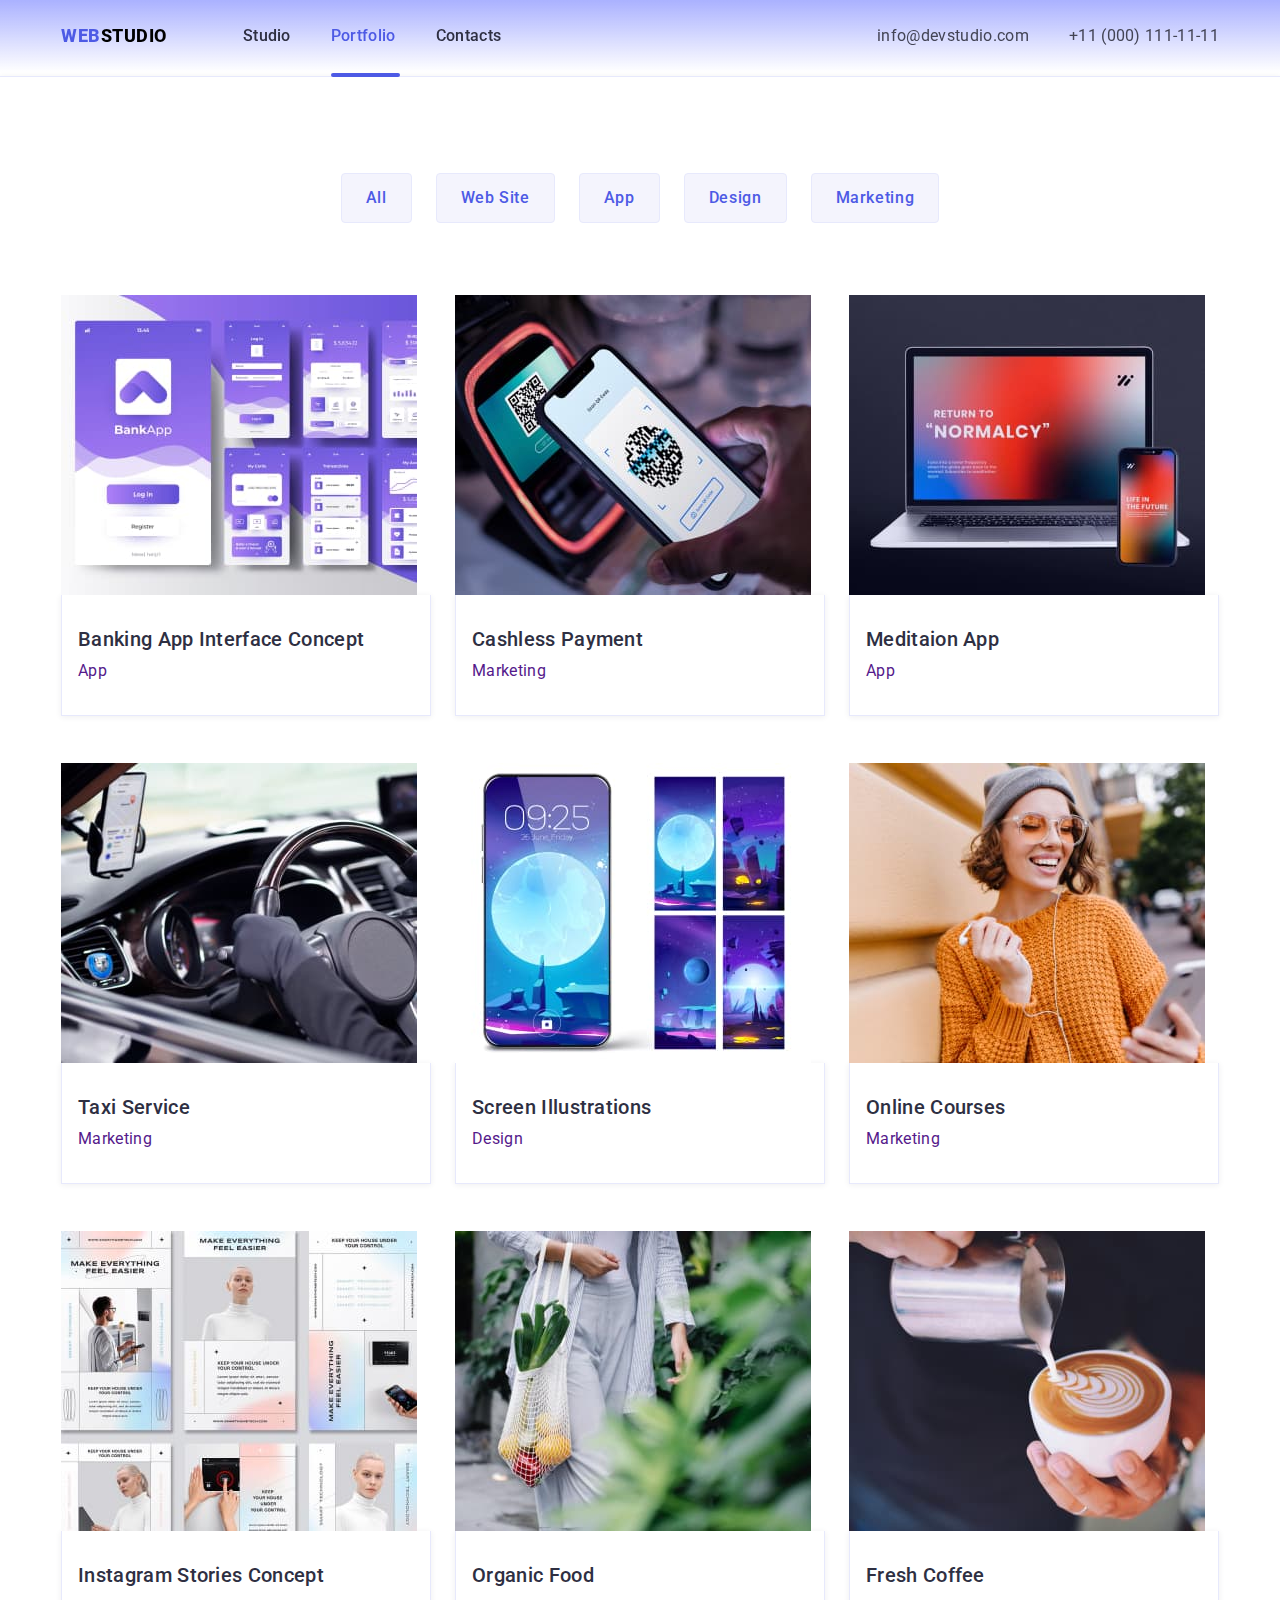
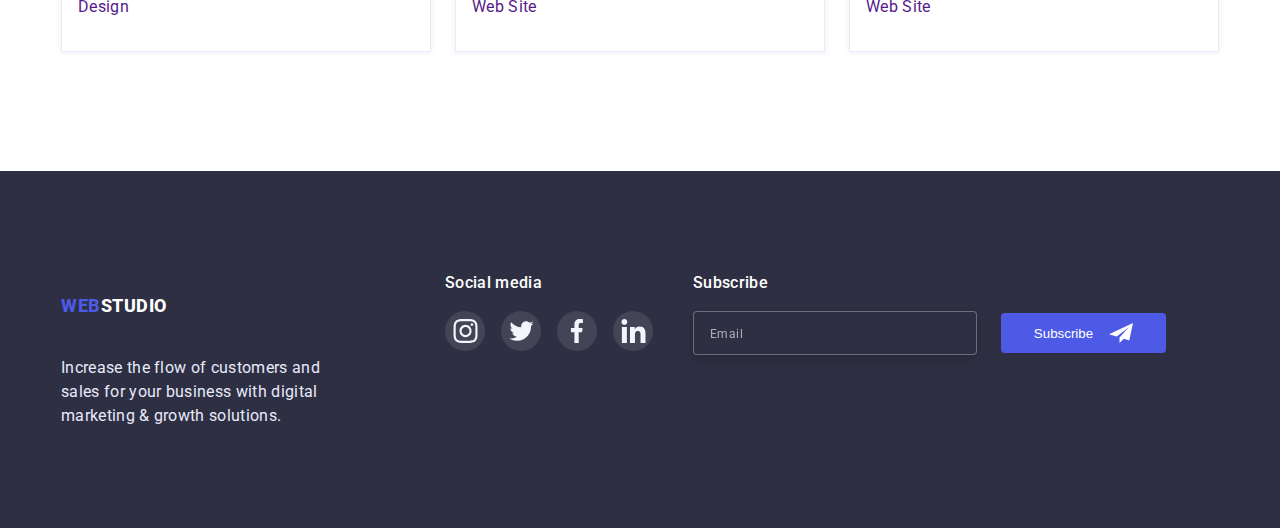
==== portfolio.html @ 8398fe35 "goit-markup-hw-06.1" ====
<!DOCTYPE html>
<html lang="en">

<head>
  <meta charset="UTF-8" />
  <meta http-equiv="X-UA-Compatible" content="IE=edge" />
  <meta name="viewport" content="width=device-width, initial-scale=1.0" />
  <title>WebStudio</title>
  <link rel="preconnect" href="https://fonts.gstatic.com" crossorigin />
  <link href="https://fonts.googleapis.com/css2?family=Raleway:wght@800&family=Roboto:wght@400;500;700&display=swap"
    rel="stylesheet" />

  <link rel="stylesheet" href="https://cdnjs.cloudflare.com/ajax/libs/modern-normalize/1.1.0/modern-normalize.min.css"
    integrity="sha512-wpPYUAdjBVSE4KJnH1VR1HeZfpl1ub8YT/NKx4PuQ5NmX2tKuGu6U/JRp5y+Y8XG2tV+wKQpNHVUX03MfMFn9Q=="
    crossorigin="anonymous" referrerpolicy="no-referrer" />
  <link rel="preconnect" href="https://fonts.googleapis.com" />

  <link rel="stylesheet" href="./css/modal.min.css" />
</head>

<body>
  <header class="header">
    <div class="container header__container">
      <nav class="nav">
        <a class="logo" href="./index.html"><span class="logo-text">Web</span> Studio</a>

        <ul class="list nav__list">
          <li class="item nav__list-item line">
            <a href="./index.html" class="link">Studio</a>
          </li>
          <li class="item nav__list-item">
            <a href="./portfolio.html" class="link link-current">Portfolio</a>
          </li>
          <li class="item nav__list-item">
            <a href="" class="link">Contacts</a>
          </li>
        </ul>
      </nav>

      <ul class="contacts">
        <li class="item contacts__item">
          <a href="mailto:info@devstudio.com" class="contacts__link">info@devstudio.com</a>
        </li>
        <li class="item contacts__item">
          <a href="tel:110001111111" class="contacts__link">+11 (000) 111-11-11</a>
        </li>
      </ul>
    </div>
  </header>

  <main>
    <section class="section works">
      <div class="container box">
        <ul class="list box-list">
          <li class="item">
            <button type="button" class="button">All</button>
          </li>
          <li class="item">
            <button type="button" class="button">Web Site</button>
          </li>
          <li class="item">
            <button type="button" class="button">App</button>
          </li>
          <li class="item">
            <button type="button" class="button">Design</button>
          </li>
          <li class="item">
            <button type="button" class="button">Marketing</button>
          </li>
        </ul>
      </div>
      <!-- our works -->

      <div class="container">
        <h1 class="title-hide">our works</h1>
        <ul class="list works-list">
          <li class="item works-item">
            <a href="" class="works-link">
              <div class="works-card">
                <div class="works-overfloy">
                  <p class="text works-text">
                    14 Stylish and User-Friendly App Design Concepts · Task
                    Manager App · Calorie Tracker App · Exotic Fruit Ecommerce
                    App · Cloud Storage App
                  </p>
                </div>

                <img class="works-img" src="./images/portfolio/imgtablet1.jpg" alt="Banking App Interface Concept"  width="356"
                  height="300" />
              </div>

              <div class="works-box">
                <h2 class="title title-works">Banking App Interface Concept</h2>
                <p>App</p>
              </div>
            </a>
          </li>

          <li class="item works-item">
            <a href="" class="works-link">
              <div class="works-card">
                <div class="works-overfloy">
                  <p class="text works-text">
                    14 Stylish and User-Friendly App Design Concepts · Task
                    Manager App · Calorie Tracker App · Exotic Fruit Ecommerce
                    App · Cloud Storage App
                  </p>
                </div>

                <img class="works-img" src="./images/portfolio/imgtablet2.jpg" alt="Banking App Interface Concept" width="356"
                  height="300" />
              </div>

              <div class="works-box">
                <h2 class="title title-works">Cashless Payment</h2>
                <p>Marketing</p>
              </div>
            </a>
          </li>
          <li class="item works-item">
            <a href="" class="works-link">
              <div class="works-card">
                <div class="works-overfloy">
                  <p class="text works-text">
                    14 Stylish and User-Friendly App Design Concepts · Task
                    Manager App · Calorie Tracker App · Exotic Fruit Ecommerce
                    App · Cloud Storage App
                  </p>
                </div>

                <img class="works-img" src="./images/portfolio/imgtablet3.jpg" alt="Banking App Interface Concept" width="356"
                  height="300" />
              </div>

              <div class="works-box">
                <h2 class="title title-works">Meditaion App</h2>
                <p>App</p>
              </div>
            </a>
          </li>
          <li class="item works-item">
            <a href="" class="works-link">
              <div class="works-card">
                <div class="works-overfloy">
                  <p class="text works-text">
                    14 Stylish and User-Friendly App Design Concepts · Task
                    Manager App · Calorie Tracker App · Exotic Fruit Ecommerce
                    App · Cloud Storage App
                  </p>
                </div>

                <img class="works-img" src="./images/portfolio/imgtablet4.jpg" alt="Banking App Interface Concept" width="356"
                  height="300" />
              </div>

              <div class="works-box">
                <h2 class="title title-works">Taxi Service</h2>
                <p>Marketing</p>
              </div>
            </a>
          </li>
          <li class="item works-item">
            <a href="" class="works-link">
              <div class="works-card">
                <div class="works-overfloy">
                  <p class="text works-text">
                    14 Stylish and User-Friendly App Design Concepts · Task
                    Manager App · Calorie Tracker App · Exotic Fruit Ecommerce
                    App · Cloud Storage App
                  </p>
                </div>

                <img class="works-img" src="./images/portfolio/imgtablet5.jpg" alt="Banking App Interface Concept" width="356"
                  height="300" />
              </div>

              <div class="works-box">
                <h2 class="title title-works">Screen Illustrations</h2>
                <p>Design</p>
              </div>
            </a>
          </li>
          <li class="item works-item">
            <a href="" class="works-link">
              <div class="works-card">
                <div class="works-overfloy">
                  <p class="text works-text">
                    14 Stylish and User-Friendly App Design Concepts · Task
                    Manager App · Calorie Tracker App · Exotic Fruit Ecommerce
                    App · Cloud Storage App
                  </p>
                </div>

                <img class="works-img" src="./images/portfolio/imgtablet6.jpg" alt="Banking App Interface Concept" width="356"
                  height="300" />
              </div>

              <div class="works-box">
                <h2 class="title title-works">Online Courses</h2>
                <p>Marketing</p>
              </div>
            </a>
          </li>
          <li class="item works-item">
            <a href="" class="works-link">
              <div class="works-card">
                <div class="works-overfloy">
                  <p class="text works-text">
                    14 Stylish and User-Friendly App Design Concepts · Task
                    Manager App · Calorie Tracker App · Exotic Fruit Ecommerce
                    App · Cloud Storage App
                  </p>
                </div>

                <img class="works-img" src="./images/portfolio/imgtablet7.jpg" alt="Banking App Interface Concept"  width="356"
                  height="300" />
              </div>

              <div class="works-box">
                <h2 class="title title-works">Instagram Stories Concept</h2>
                <p>Design</p>
              </div>
            </a>
          </li>
          <li class="item works-item">
            <a href="" class="works-link">
              <div class="works-card">
                <div class="works-overfloy">
                  <p class="text works-text">
                    14 Stylish and User-Friendly App Design Concepts · Task
                    Manager App · Calorie Tracker App · Exotic Fruit Ecommerce
                    App · Cloud Storage App
                  </p>
                </div>

                <img class="works-img" src="./images/portfolio/imgtablet8.jpg" alt="Banking App Interface Concept" width="356" 
                  height="300" />
              </div>

              <div class="works-box">
                <h2 class="title title-works">Organic Food</h2>
                <p>Web Site</p>
              </div>
            </a>
          </li>
          <li class="item works-item">
            <a href="" class="works-link">
              <div class="works-card">
                <div class="works-overfloy">
                  <p class="text works-text">
                    14 Stylish and User-Friendly App Design Concepts · Task
                    Manager App · Calorie Tracker App · Exotic Fruit Ecommerce
                    App · Cloud Storage App
                  </p>
                </div>

                <img class="works-img" src="./images/portfolio/imgtablet9.jpg" alt="Banking App Interface Concept" width="356"
                  height="300" />
              </div>

              <div class="works-box" width="356">
                <h2 class="title title-works">Fresh Coffee</h2>
                <p>Web Site</p>
              </div>
            </a>
          </li>
        </ul>
      </div>
    </section>
  </main>

  <footer class="footer">
    <div class="container footer-container">
      <div class="contacts-subject">
        <a class="logo footer__logo" href="./index.html"><span class="logo-text">Web</span>Studio</a>
        <p class="text footer-text">
          Increase the flow of customers and sales for your business with
          digital marketing & growth solutions.
        </p>
      </div>

      <!-- Social media -->
      <div class="social media">
        <h2 class="social-media-title">Social media</h2>
        <ul class="social-media list">
          <li class="social-media item">
            <a class="social-media network" href="https://instagram.com" target="_blank" rel="noopener noferrer"
              aria-label="instagram">
              <svg class="social-media svg" width="25px" height="24px">
                <use href="./images/symbol-defs.svg#icon-instagram"></use>
              </svg>
            </a>
          </li>
          <li class="social-media item">
            <a class="social-media network" href="https://twitter.com" target="_blank" rel="noopener noferrer"
              aria-label="twitter">
              <svg class="social-media svg" width="25px" height="24px">
                <use href="./images/symbol-defs.svg#icon-twitter"></use>
              </svg>
            </a>
          </li>
          <li class="social-media item">
            <a class="social-media network" href="https://facebook.com" target="_blank" rel="noopener noferrer"
              aria-label="facebook">
              <svg class="social-media svg" width="25" height="24">
                <use href="./images/symbol-defs.svg#icon-facebook"></use>
              </svg>
            </a>
          </li>
          <li class="social-media item">
            <a class="social-media network" href="https://lincedin.com" target="_blank" rel="noopener noferrer"
              aria-label="lincedin">
              <svg class="social-media svg" width="25" height="24">
                <use href="./images/symbol-defs.svg#icon-linkedin"></use>
              </svg>
            </a>
          </li>
        </ul>
      </div>

      <!-- Subscribe -->
      <div class="subscribe">
        <h2 class="subscribe-title">Subscribe</h2>


        <form class="subscribe-form"  autocomplete="on" novalidate >
        <label for="user-email">
          <input class="subscribe-input" type="email" name="email" placeholder="Email">

        </label>
        
          <button class="subscribe-button" type="submit"> 
            Subscribe
            <svg class="subscribe-svg" width="24" height="24">
              <use href="./images/symbol-defs.svg#icon-icon-send5"></use>
            </svg>
          </button>
        </form>


      
      </div>
    </div>
    <!-- <address>
            <ul>
                <li class="address__linc">
                    <a href="https://www.google.com/maps/place/бульвар+Лесі+Українки,+26,+Київ,+02000/@50.4265841,30.5361971,17z/data=!3m1!4b1!4m5!3m4!1s0x40d4cf0e033ecbe9:0x57a4dffefec77da0!8m2!3d50.4265807!4d30.5383858"
                      target="_blank" rel="noopener noreferrer">м. Київ, пр-т Лесі Українки, 26</a>
                  </li>
                <li>
                    <a href="mailto:info@devstudio.com">info@devstudio.com</a>
                </li>
                <li>
                    <a href="tel:+380961111111">+38 096 111 11 11</a>
                </li>
              </ul>
        </address> -->
  </footer>
</body>

</html>
---- css/modal.min.css ----
body{padding-top:76px;color:var(--primary-text-color);font-family:"Roboto",sans-serif;font-weight:400;font-size:16px;line-height:1.5;letter-spacing:.02em;margin:0}.container{margin-left:auto;margin-right:auto;width:1158px;padding:0 15px}.section{padding-top:120px;padding-bottom:120px}img{display:block}a{text-decoration:none}ul{list-style:none}ul,p,h1,h2,h3,h4,h5,h6{margin:0;padding:0}.title-hide{height:0;opacity:0}.header{position:fixed;top:0;left:0;width:100%;background-image:linear-gradient(to bottom, rgba(161, 169, 255, 0.9), rgb(255, 255, 255));z-index:1}.header__container{align-items:center;display:flex}.logo{margin-right:76px;padding:24px 0;display:flex;align-items:center;text-transform:uppercase;letter-spacing:.03em;color:var(--titel-text-color);font-weight:800;font-size:18px;line-height:1.3333333333;transition-property:color;transition-duration:250ms;transition-timing-function:cubic-bezier(0.4, 0, 0.2, 1)}.logo-text{color:#4d5ae5}.logo:hover,.logo:focus{color:#4d5ae5}.nav{display:flex;align-items:center;font-weight:500}.nav__list{display:flex}.nav__list-item:not(:last-child){margin-right:40px}.nav__list-item .link{display:block;padding-top:24px;padding-bottom:24px}.link{color:#2e2f42;position:relative;transition-property:color;transition-duration:250ms;transition-timing-function:cubic-bezier(0.4, 0, 0.2, 1)}.link:hover,.link:focus{color:#4d5ae5}.link-current{color:#4d5ae5}.link-current::after{position:absolute;top:73px;left:0;width:100%;display:flex;content:"";background-color:#4d5ae5;border-radius:2px;padding:2px}.contacts{display:flex;margin-left:auto}.contacts__item:not(:last-child){margin-right:40px}.contacts__link{display:block;padding-top:24px;padding-bottom:24px;color:#434455;transition-property:color;transition-duration:250ms;transition-timing-function:cubic-bezier(0.4, 0, 0.2, 1)}.contacts__link:hover,.contacts__link:focus{color:#4d5ae5}.section.hero{padding-top:188px;padding-bottom:188px;max-width:1440px;max-height:600px;margin-left:auto;margin-right:auto;background-image:linear-gradient(rgba(46, 47, 66, 0.7), rgba(46, 47, 66, 0.7)),url(/images/Hero/people-office.jpg);background-repeat:no-repeat;background-position:center;background-size:cover;border-top:1px solid #e7e9fc}.hero{text-align:center;background-color:#2e2f42}.hero-title{margin-bottom:48px;font-weight:700;font-size:56px;line-height:1.0714285714;color:#fff}.button.hero-button{padding:16px 32px;background-color:#4d5ae5;color:#fff;border:#4d5ae5;transition-property:color,background-color;transition-duration:250ms;transition-timing-function:cubic-bezier(0.4, 0, 0.2, 1)}.button.hero-button:hover,.button.hero-button:focus{color:#4d5ae5;background-color:#f4f4fd;box-shadow:0px 4px 4px rgba(0,0,0,.15);border-radius:4px}.button{padding:12px 24px;font-family:"Roboto";font-weight:500;font-size:16px;line-height:1.5;cursor:pointer;letter-spacing:.04em;color:#4d5ae5;background-color:#f4f4fd;border:1px solid #e7e9fc;border-radius:4px;transition-property:color,background-color;transition-duration:250ms;transition-timing-function:cubic-bezier(0.4, 0, 0.2, 1)}.button:hover,.button:focus{background-color:#4d5ae5;color:#fff;box-shadow:0px 3px 1px rgba(0,0,0,.1),0px 2px 1px rgba(0,0,0,.08),0px 2px 2px rgba(0,0,0,.12);border-radius:4px;border:1px solid #4d5ae5;outline:none}.backdrop{position:fixed;top:0;left:0;width:100%;height:100%;background:rgba(46,47,66,.4);z-index:10;transition:250ms cubic-bezier(0.4, 0, 0.2, 1)}.backdrop--hidden{opacity:0;pointer-events:none}.modal{position:absolute;top:50%;left:50%;transform:translate(-50%, -50%) scale(1);min-width:408px;min-height:584px;background:#fcfcfc;box-shadow:0px 1px 1px rgba(0,0,0,.14),0px 1px 3px rgba(0,0,0,.12),0px 2px 1px rgba(0,0,0,.2);border-radius:4px;transition:500ms cubic-bezier(0.4, 0, 0.2, 1)}.backdrop--hidden .modal{transform:translate(-50%, -50%) scale(0, 1)}.modal-button{position:absolute;top:24px;right:24px;width:24px;height:24px;cursor:pointer;background:#e7e9fc;border:1px solid rgba(0,0,0,.1);border-radius:50%;transition-duration:250ms;transition-timing-function:cubic-bezier(0.4, 0, 0.2, 1)}.modal-button:hover,.modal-button:focus{background-color:#4d5ae5;fill:#fff}.modal-form{padding:72px 24px 24px}.form{display:flex;flex-direction:column;justify-content:center;align-items:center}.form-text{margin-bottom:16px;font-weight:500;color:#2e2f42}.form-icon{position:absolute;bottom:14px;left:16px;display:inline-block;width:18px;height:18px;fill:#2e2f42;transition-duration:250ms;transition-timing-function:cubic-bezier(0.4, 0, 0.2, 1)}.form_label-name{display:flex;padding-bottom:4px;font-weight:400;line-height:1.3333333333;letter-spacing:.04em;color:#8e8f99}.form-box{position:relative;margin-bottom:8px}.form-box.comment{margin-bottom:16px}.form-box:focus-within>input{border:1px solid #4d5ae5;border-radius:4px;outline:none}.form-box:focus-within>.form-icon{fill:#4d5ae5}.form-box-checkbox{margin-bottom:24px}.form-box input,.form-box textarea{border:1px solid rgba(33,33,33,.2);border-radius:4px;transition-duration:250ms;transition-timing-function:cubic-bezier(0.4, 0, 0.2, 1)}.form-box input{width:360px;height:40px;padding-left:35px}.textarea{resize:none}.form-box.comment:focus-within>.textarea{border:1px solid #4d5ae5;border-radius:4px;outline:none}.form-box .textarea{width:360px;height:120px;padding-top:8px;padding-left:16px}.textarea::placeholder{font-weight:400;font-size:12px;line-height:1.3333333333;letter-spacing:.04em;color:rgba(117,117,117,.5)}label{display:flex;align-items:center}.form-box label{display:flex;padding-bottom:4px;font-family:"Roboto";font-style:normal;font-weight:400;font-size:12px;line-height:1.1666666667;letter-spacing:.01em;color:#8e8f99}.checkbox{appearance:none;padding:0}.checkbox-text{margin-right:5px;font-family:"Roboto";font-weight:400;font-size:12px;line-height:1.3333333333;letter-spacing:.04em;color:#757575;flex:none;order:1;flex-grow:0}.checkbox-link{font-family:"Roboto";font-weight:400;font-size:12px;line-height:1.3333333333;letter-spacing:.04em;text-decoration-line:underline;color:#4d5ae5;flex:none;order:1;flex-grow:0}.checkbox-icon{content:"";display:inline-block;width:16px;height:16px;margin-right:8px;border:1.25px solid #2e2f42;border-radius:2px;transition-property:background-color;transition-duration:250ms;transition-timing-function:cubic-bezier(0.4, 0, 0.2, 1)}.checkbox:checked+.checkbox-icon{border-color:#4d5ae5;background-color:#4d5ae5;background-image:url(/images/Vector.svg);background-repeat:no-repeat;background-position:center;background-origin:border-box}.button.form-button{width:169px;height:56px;background-color:#4d5ae5;color:#fff}.button.form-button:hover,.button.form-button:focus{background-color:#f4f4fd;color:#4d5ae5}.advantages.svg{width:264px;height:112px;padding:24px 100px;background-color:#f4f4fd;border-radius:4px}.advantages__container-list .item:not(:last-child){margin-right:24px}.advantages__list{display:flex;flex-wrap:wrap}.advantages__list .item{width:calc((100% - 72px)/4);margin-right:24px}.advantages__list .item:nth-child(4n){margin-right:0px}.advantages__list .title{margin-bottom:8px}.title{font-weight:500;font-size:20px;line-height:1.2;color:#2e2f42}.section.work{padding-top:0}.work-title,.team-title,.customers-title{font-weight:700;font-size:36px;line-height:1.1111111111;text-align:center;color:var(--titel-text-color);margin-bottom:72px}.work-list{display:flex;flex-wrap:wrap}.work-list .item{width:calc((100% - 48px)/3);margin-right:24px}.work-list .item:nth-child(3n){margin-right:0px}.section-team{background-color:#f4f4fd}.team-list{display:flex;flex-wrap:wrap}.team-list .item{display:flex;justify-content:center;flex-direction:column;align-items:center;width:calc((100% - 72px)/4);margin-right:24px;background:#fff;box-shadow:0px 1px 6px rgba(46,47,66,.08),0px 1px 1px rgba(46,47,66,.16),0px 2px 1px rgba(46,47,66,.08);border-radius:0px 0px 4px 4px}.team-list .item:nth-child(4n){margin-right:0px}.team-list .img{margin-bottom:32px}.team-list .text{margin-bottom:8px}.social.network{display:flex;justify-content:center;align-items:center;width:40px;height:40px;border-radius:50%;transition-property:color,background-color;transition-duration:250ms;transition-timing-function:cubic-bezier(0.4, 0, 0.2, 1)}.social.network:hover,.social.network:focus{background-color:#4d5ae5;outline:none}.social-icon{fill:#8e8f99;transition-property:fill;transition-duration:250ms;transition-timing-function:cubic-bezier(0.4, 0, 0.2, 1)}.social.network:hover .social-icon,.social.network:focus .social-icon{fill:#fff}.team__list_social{display:flex;padding-bottom:32px}.social-item:not(:last-child){margin-right:24px}.customers-list{display:flex}.customers-item:not(:last-child){margin-right:24px}.customers-link{display:flex;align-items:center;justify-content:center;width:168px;height:88px;border:1px solid #8e8f99;border-radius:4px;transition-property:border;transition-duration:250ms;transition-timing-function:cubic-bezier(0.4, 0, 0.2, 1)}.customers-link:hover,.customers-link:focus{border:1px solid #4d5ae5;border-radius:4px;outline:none}.customers-svg{width:94px;height:52px;fill:#8e8f99;transition-property:fill;transition-duration:250ms;transition-timing-function:cubic-bezier(0.4, 0, 0.2, 1)}.customers-link:hover .customers-svg,.customers-link:focus .customers-svg{fill:#4d5ae5;outline:1px}.footer{padding-top:100px;padding-bottom:100px;background-color:#2e2f42}.footer-text{display:flex;width:264px;color:#e7e9fc}.footer-container{display:flex}.footer__logo{display:inline-block;margin-right:0;margin-bottom:16px;color:#fff;font-size:18px;line-height:1.1666666667}.footer__logo-text:hover,.footer__logo-text:focus{color:#4d5ae5}.contacts-subject{margin-right:120px}.social-media.list{display:flex;justify-content:center;align-items:center}.social-media.item:not(:last-child){margin-right:16px}.social-media.network{display:flex;justify-content:center;align-items:center;width:40px;height:40px;background-color:rgba(255,255,255,.1);border-radius:50%;transition-property:background-color;transition-duration:250ms;transition-timing-function:cubic-bezier(0.4, 0, 0.2, 1)}.social-media.network:hover,.social-media.network:focus{background-color:#31d0aa;outline:none}.social.media{margin-right:40px}.social-media-title,.subscribe-title{font-weight:500;font-size:16px;letter-spacing:.02em;margin-bottom:16px;color:#fff}.social-media.svg{fill:#f4f4fd}.subscribe{display:flex;flex-direction:column}.subscribe-title{margin-bottom:16px}.subscribe-form{display:flex;justify-content:center;align-items:center}.subscribe-input{width:264px;height:40px;margin-right:24px;color:#fff;background-color:#2e2f42;border:1px solid rgba(255,255,255,.3);filter:drop-shadow(0px 4px 4px rgba(0, 0, 0, 0.15));border-radius:4px}.subscribe-button{position:relative;display:flex;justify-content:center;align-items:center;width:165px;height:40px;cursor:pointer;overflow:hidden;background-color:#4d5ae5;color:#fff;fill:#fff;border:1px;border-radius:4px;transition-duration:250ms;transition-timing-function:cubic-bezier(0.4, 0, 0.2, 1)}.subscribe-button:hover,.subscribe-button:focus{background-color:#fff;color:#4d5ae5}.subscribe-svg{margin-left:16px}.subscribe-button:hover .subscribe-svg,.subscribe-button:focus .subscribe-svg{fill:#4d5ae5}.subscribe-form input::placeholder{font-family:"Roboto";font-style:normal;font-weight:400;font-size:12px;line-height:2;letter-spacing:.04em;color:rgba(255,255,255,.6)}input,textarea{padding-left:16px}.container.box{padding-top:0;padding-bottom:72px}.box-list{justify-content:center;display:flex}.box-list .item:not(:last-child){margin-right:24px}.button{padding:12px 24px;font-family:"Roboto";font-weight:500;font-size:16px;line-height:1.5;cursor:pointer;letter-spacing:.04em;color:#4d5ae5;background-color:#f4f4fd;border:1px solid #e7e9fc;border-radius:4px;transition-property:color,background-color;transition-duration:250ms;transition-timing-function:cubic-bezier(0.4, 0, 0.2, 1)}.button:hover,.button:focus{background-color:#4d5ae5;color:#fff;box-shadow:0px 3px 1px rgba(0,0,0,.1),0px 2px 1px rgba(0,0,0,.08),0px 2px 2px rgba(0,0,0,.12);border-radius:4px;border:1px solid #4d5ae5;outline:none}.section.works{padding-top:96px;padding-bottom:120px;border-top:1px solid #e7e9fc;box-shadow:0px 2px 1px rgba(46,47,66,.08),0px 1px 1px rgba(46,47,66,.16),0px 1px 6px rgba(46,47,66,.08)}.works-list{display:flex;flex-wrap:wrap}.works-card{width:100%;height:300px;overflow:hidden;position:relative}.works-text{width:296px;color:#fff;position:absolute;top:40px;right:32px}.works-box{padding:32px 16px;border:1px solid #e7e9fc;border-top:0;box-shadow:0px 1px 6px rgba(46,47,66,.08);background:#fff}.works-link{display:block;text-decoration:none;transition-property:border;transition-duration:250ms;transition-timing-function:cubic-bezier(0.4, 0, 0.2, 1)}.works-link:hover,.works-link:focus{background:#fff;border:.5px solid #f4f4fd;box-shadow:0px 1px 6px rgba(46,47,66,.08),0px 1px 1px rgba(46,47,66,.16),0px 2px 1px rgba(46,47,66,.08);outline:none}.works-overfloy{position:absolute;content:"";width:100%;height:100%;top:0;left:0;background:#4d5ae5;background-blend-mode:soft-light;transform:translateY(100%);transition-property:all;transition-duration:250ms;transition-timing-function:cubic-bezier(0.4, 0, 0.2, 1)}.works-item:hover .works-overfloy{transform:translate(0)}.works-list .item{height:420px;margin-right:24px;margin-bottom:48px;width:calc((100% - 48px)/3)}.works-list .item:nth-child(3n){margin-right:0px}.works-list .item:nth-last-child(-n+3){margin-bottom:0px}.work-item{overflow:hidden}.title-works{margin-bottom:8px}/*# sourceMappingURL=modal.min.css.map */
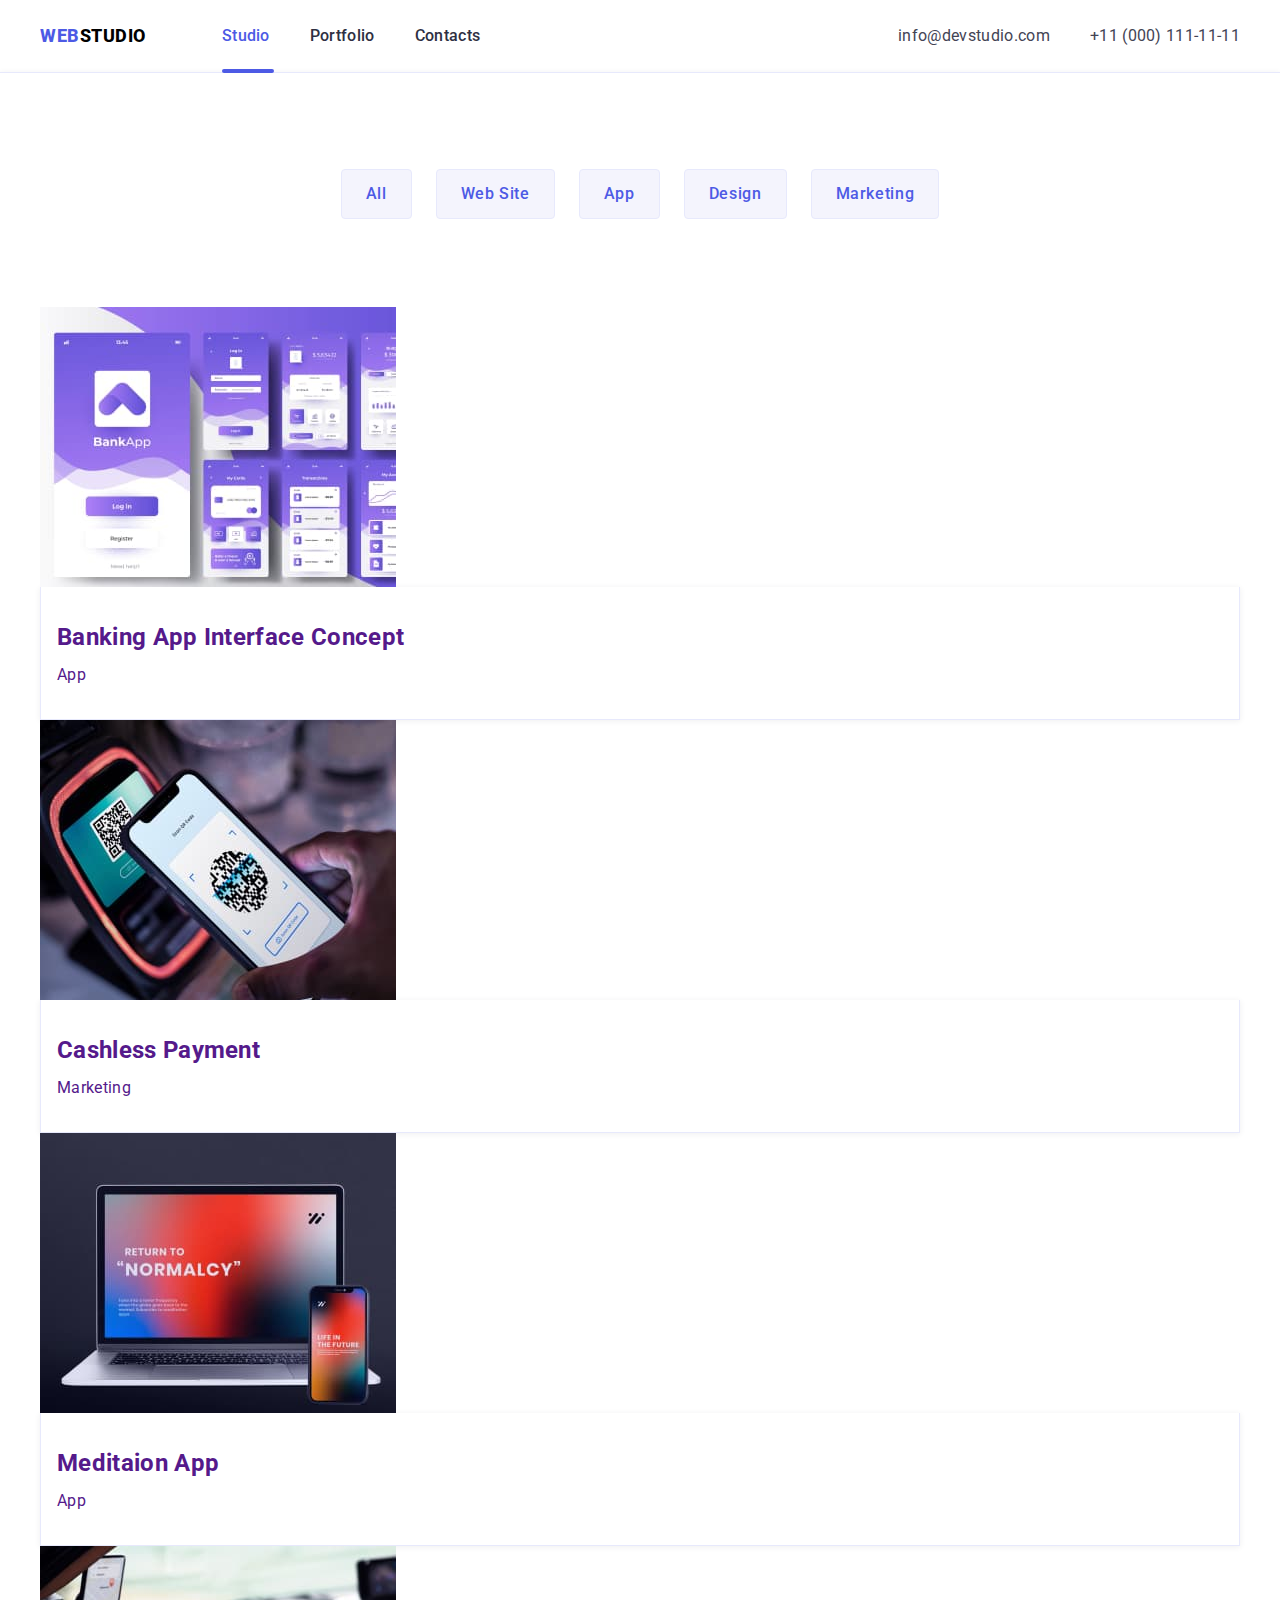
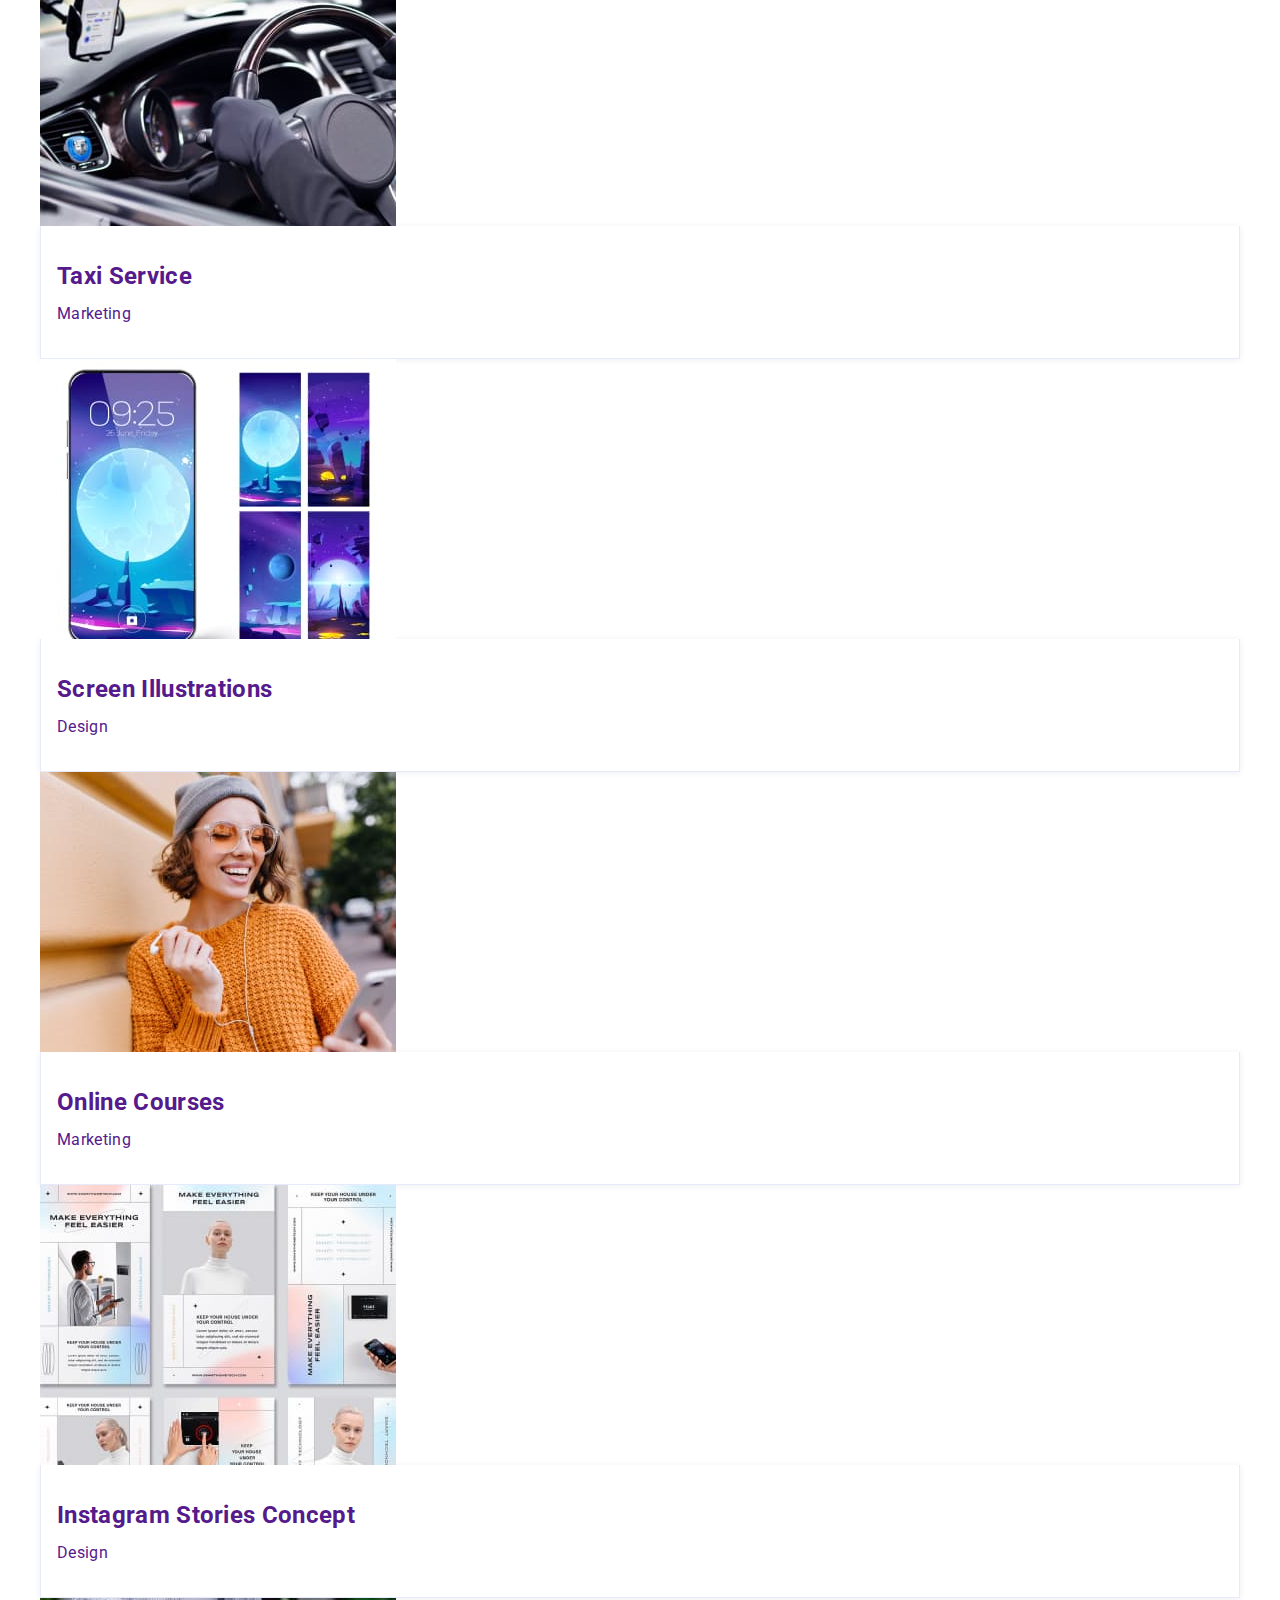
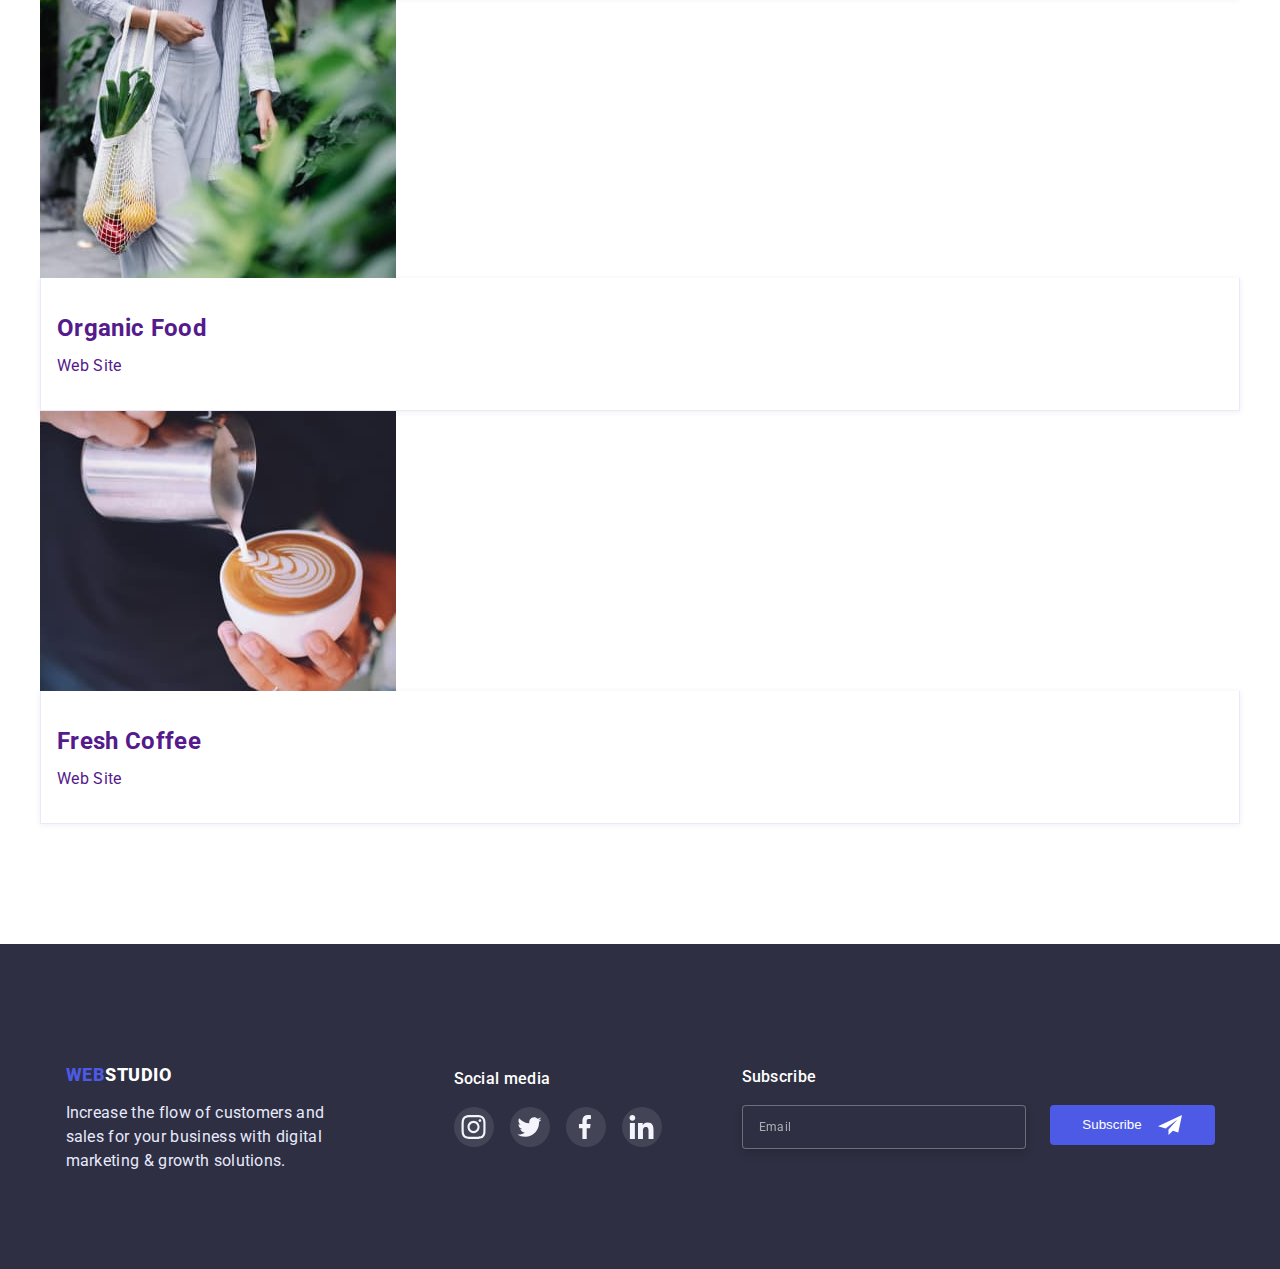
==== commit b94fa999: "goit-markup-hw-07" ====
--- a/portfolio.html
+++ b/portfolio.html
@@ -22,14 +22,35 @@
   <header class="header">
     <div class="container header__container">
       <nav class="nav">
+
+
         <a class="logo" href="./index.html"><span class="logo-text">Web</span> Studio</a>
+
+
+
+
+        <button type="button" class="menu-button js-open-menu">
+       
+          <svg width="32" height="22" aria-label="">
+        
+            <use class="icon-menu" href="./images/symbol-defs.svg#icon-burger_menu"></use>
+
+            <use class="icon-cross" href=""></use>
+
+
+          </svg>
+
+        </button>
+
+        
+
 
         <ul class="list nav__list">
           <li class="item nav__list-item line">
-            <a href="./index.html" class="link">Studio</a>
+            <a href="./index.html" class="link link-current">Studio</a>
           </li>
           <li class="item nav__list-item">
-            <a href="./portfolio.html" class="link link-current">Portfolio</a>
+            <a href="./portfolio.html" class="link">Portfolio</a>
           </li>
           <li class="item nav__list-item">
             <a href="" class="link">Contacts</a>
@@ -38,13 +59,24 @@
       </nav>
 
       <ul class="contacts">
-        <li class="item contacts__item">
+        <li class="item contacts__item-email">
           <a href="mailto:info@devstudio.com" class="contacts__link">info@devstudio.com</a>
         </li>
-        <li class="item contacts__item">
+        <li class="item contacts__item-tel">
           <a href="tel:110001111111" class="contacts__link">+11 (000) 111-11-11</a>
         </li>
       </ul>
+    </div>
+
+    <div class="mobile-menu js-menu-container" >
+
+      <button class="modal-button js-close-menu" type="button">
+        <svg class="modal-svg" width="8" height="8">
+          <use href="./images/symbol-defs.svg#icon-Vector1X"></use>
+        </svg>
+      </button>
+
+      
     </div>
   </header>
 
@@ -356,6 +388,7 @@
               </ul>
         </address> -->
   </footer>
+  <script src="./js/mobile-menu.js"></script>
 </body>
 
 </html>--- a/css/modal.min.css
+++ b/css/modal.min.css
@@ -1 +1 @@
-body{padding-top:76px;color:var(--primary-text-color);font-family:"Roboto",sans-serif;font-weight:400;font-size:16px;line-height:1.5;letter-spacing:.02em;margin:0}.container{margin-left:auto;margin-right:auto;width:1158px;padding:0 15px}.section{padding-top:120px;padding-bottom:120px}img{display:block}a{text-decoration:none}ul{list-style:none}ul,p,h1,h2,h3,h4,h5,h6{margin:0;padding:0}.title-hide{height:0;opacity:0}.header{position:fixed;top:0;left:0;width:100%;background-image:linear-gradient(to bottom, rgba(161, 169, 255, 0.9), rgb(255, 255, 255));z-index:1}.header__container{align-items:center;display:flex}.logo{margin-right:76px;padding:24px 0;display:flex;align-items:center;text-transform:uppercase;letter-spacing:.03em;color:var(--titel-text-color);font-weight:800;font-size:18px;line-height:1.3333333333;transition-property:color;transition-duration:250ms;transition-timing-function:cubic-bezier(0.4, 0, 0.2, 1)}.logo-text{color:#4d5ae5}.logo:hover,.logo:focus{color:#4d5ae5}.nav{display:flex;align-items:center;font-weight:500}.nav__list{display:flex}.nav__list-item:not(:last-child){margin-right:40px}.nav__list-item .link{display:block;padding-top:24px;padding-bottom:24px}.link{color:#2e2f42;position:relative;transition-property:color;transition-duration:250ms;transition-timing-function:cubic-bezier(0.4, 0, 0.2, 1)}.link:hover,.link:focus{color:#4d5ae5}.link-current{color:#4d5ae5}.link-current::after{position:absolute;top:73px;left:0;width:100%;display:flex;content:"";background-color:#4d5ae5;border-radius:2px;padding:2px}.contacts{display:flex;margin-left:auto}.contacts__item:not(:last-child){margin-right:40px}.contacts__link{display:block;padding-top:24px;padding-bottom:24px;color:#434455;transition-property:color;transition-duration:250ms;transition-timing-function:cubic-bezier(0.4, 0, 0.2, 1)}.contacts__link:hover,.contacts__link:focus{color:#4d5ae5}.section.hero{padding-top:188px;padding-bottom:188px;max-width:1440px;max-height:600px;margin-left:auto;margin-right:auto;background-image:linear-gradient(rgba(46, 47, 66, 0.7), rgba(46, 47, 66, 0.7)),url(/images/Hero/people-office.jpg);background-repeat:no-repeat;background-position:center;background-size:cover;border-top:1px solid #e7e9fc}.hero{text-align:center;background-color:#2e2f42}.hero-title{margin-bottom:48px;font-weight:700;font-size:56px;line-height:1.0714285714;color:#fff}.button.hero-button{padding:16px 32px;background-color:#4d5ae5;color:#fff;border:#4d5ae5;transition-property:color,background-color;transition-duration:250ms;transition-timing-function:cubic-bezier(0.4, 0, 0.2, 1)}.button.hero-button:hover,.button.hero-button:focus{color:#4d5ae5;background-color:#f4f4fd;box-shadow:0px 4px 4px rgba(0,0,0,.15);border-radius:4px}.button{padding:12px 24px;font-family:"Roboto";font-weight:500;font-size:16px;line-height:1.5;cursor:pointer;letter-spacing:.04em;color:#4d5ae5;background-color:#f4f4fd;border:1px solid #e7e9fc;border-radius:4px;transition-property:color,background-color;transition-duration:250ms;transition-timing-function:cubic-bezier(0.4, 0, 0.2, 1)}.button:hover,.button:focus{background-color:#4d5ae5;color:#fff;box-shadow:0px 3px 1px rgba(0,0,0,.1),0px 2px 1px rgba(0,0,0,.08),0px 2px 2px rgba(0,0,0,.12);border-radius:4px;border:1px solid #4d5ae5;outline:none}.backdrop{position:fixed;top:0;left:0;width:100%;height:100%;background:rgba(46,47,66,.4);z-index:10;transition:250ms cubic-bezier(0.4, 0, 0.2, 1)}.backdrop--hidden{opacity:0;pointer-events:none}.modal{position:absolute;top:50%;left:50%;transform:translate(-50%, -50%) scale(1);min-width:408px;min-height:584px;background:#fcfcfc;box-shadow:0px 1px 1px rgba(0,0,0,.14),0px 1px 3px rgba(0,0,0,.12),0px 2px 1px rgba(0,0,0,.2);border-radius:4px;transition:500ms cubic-bezier(0.4, 0, 0.2, 1)}.backdrop--hidden .modal{transform:translate(-50%, -50%) scale(0, 1)}.modal-button{position:absolute;top:24px;right:24px;width:24px;height:24px;cursor:pointer;background:#e7e9fc;border:1px solid rgba(0,0,0,.1);border-radius:50%;transition-duration:250ms;transition-timing-function:cubic-bezier(0.4, 0, 0.2, 1)}.modal-button:hover,.modal-button:focus{background-color:#4d5ae5;fill:#fff}.modal-form{padding:72px 24px 24px}.form{display:flex;flex-direction:column;justify-content:center;align-items:center}.form-text{margin-bottom:16px;font-weight:500;color:#2e2f42}.form-icon{position:absolute;bottom:14px;left:16px;display:inline-block;width:18px;height:18px;fill:#2e2f42;transition-duration:250ms;transition-timing-function:cubic-bezier(0.4, 0, 0.2, 1)}.form_label-name{display:flex;padding-bottom:4px;font-weight:400;line-height:1.3333333333;letter-spacing:.04em;color:#8e8f99}.form-box{position:relative;margin-bottom:8px}.form-box.comment{margin-bottom:16px}.form-box:focus-within>input{border:1px solid #4d5ae5;border-radius:4px;outline:none}.form-box:focus-within>.form-icon{fill:#4d5ae5}.form-box-checkbox{margin-bottom:24px}.form-box input,.form-box textarea{border:1px solid rgba(33,33,33,.2);border-radius:4px;transition-duration:250ms;transition-timing-function:cubic-bezier(0.4, 0, 0.2, 1)}.form-box input{width:360px;height:40px;padding-left:35px}.textarea{resize:none}.form-box.comment:focus-within>.textarea{border:1px solid #4d5ae5;border-radius:4px;outline:none}.form-box .textarea{width:360px;height:120px;padding-top:8px;padding-left:16px}.textarea::placeholder{font-weight:400;font-size:12px;line-height:1.3333333333;letter-spacing:.04em;color:rgba(117,117,117,.5)}label{display:flex;align-items:center}.form-box label{display:flex;padding-bottom:4px;font-family:"Roboto";font-style:normal;font-weight:400;font-size:12px;line-height:1.1666666667;letter-spacing:.01em;color:#8e8f99}.checkbox{appearance:none;padding:0}.checkbox-text{margin-right:5px;font-family:"Roboto";font-weight:400;font-size:12px;line-height:1.3333333333;letter-spacing:.04em;color:#757575;flex:none;order:1;flex-grow:0}.checkbox-link{font-family:"Roboto";font-weight:400;font-size:12px;line-height:1.3333333333;letter-spacing:.04em;text-decoration-line:underline;color:#4d5ae5;flex:none;order:1;flex-grow:0}.checkbox-icon{content:"";display:inline-block;width:16px;height:16px;margin-right:8px;border:1.25px solid #2e2f42;border-radius:2px;transition-property:background-color;transition-duration:250ms;transition-timing-function:cubic-bezier(0.4, 0, 0.2, 1)}.checkbox:checked+.checkbox-icon{border-color:#4d5ae5;background-color:#4d5ae5;background-image:url(/images/Vector.svg);background-repeat:no-repeat;background-position:center;background-origin:border-box}.button.form-button{width:169px;height:56px;background-color:#4d5ae5;color:#fff}.button.form-button:hover,.button.form-button:focus{background-color:#f4f4fd;color:#4d5ae5}.advantages.svg{width:264px;height:112px;padding:24px 100px;background-color:#f4f4fd;border-radius:4px}.advantages__container-list .item:not(:last-child){margin-right:24px}.advantages__list{display:flex;flex-wrap:wrap}.advantages__list .item{width:calc((100% - 72px)/4);margin-right:24px}.advantages__list .item:nth-child(4n){margin-right:0px}.advantages__list .title{margin-bottom:8px}.title{font-weight:500;font-size:20px;line-height:1.2;color:#2e2f42}.section.work{padding-top:0}.work-title,.team-title,.customers-title{font-weight:700;font-size:36px;line-height:1.1111111111;text-align:center;color:var(--titel-text-color);margin-bottom:72px}.work-list{display:flex;flex-wrap:wrap}.work-list .item{width:calc((100% - 48px)/3);margin-right:24px}.work-list .item:nth-child(3n){margin-right:0px}.section-team{background-color:#f4f4fd}.team-list{display:flex;flex-wrap:wrap}.team-list .item{display:flex;justify-content:center;flex-direction:column;align-items:center;width:calc((100% - 72px)/4);margin-right:24px;background:#fff;box-shadow:0px 1px 6px rgba(46,47,66,.08),0px 1px 1px rgba(46,47,66,.16),0px 2px 1px rgba(46,47,66,.08);border-radius:0px 0px 4px 4px}.team-list .item:nth-child(4n){margin-right:0px}.team-list .img{margin-bottom:32px}.team-list .text{margin-bottom:8px}.social.network{display:flex;justify-content:center;align-items:center;width:40px;height:40px;border-radius:50%;transition-property:color,background-color;transition-duration:250ms;transition-timing-function:cubic-bezier(0.4, 0, 0.2, 1)}.social.network:hover,.social.network:focus{background-color:#4d5ae5;outline:none}.social-icon{fill:#8e8f99;transition-property:fill;transition-duration:250ms;transition-timing-function:cubic-bezier(0.4, 0, 0.2, 1)}.social.network:hover .social-icon,.social.network:focus .social-icon{fill:#fff}.team__list_social{display:flex;padding-bottom:32px}.social-item:not(:last-child){margin-right:24px}.customers-list{display:flex}.customers-item:not(:last-child){margin-right:24px}.customers-link{display:flex;align-items:center;justify-content:center;width:168px;height:88px;border:1px solid #8e8f99;border-radius:4px;transition-property:border;transition-duration:250ms;transition-timing-function:cubic-bezier(0.4, 0, 0.2, 1)}.customers-link:hover,.customers-link:focus{border:1px solid #4d5ae5;border-radius:4px;outline:none}.customers-svg{width:94px;height:52px;fill:#8e8f99;transition-property:fill;transition-duration:250ms;transition-timing-function:cubic-bezier(0.4, 0, 0.2, 1)}.customers-link:hover .customers-svg,.customers-link:focus .customers-svg{fill:#4d5ae5;outline:1px}.footer{padding-top:100px;padding-bottom:100px;background-color:#2e2f42}.footer-text{display:flex;width:264px;color:#e7e9fc}.footer-container{display:flex}.footer__logo{display:inline-block;margin-right:0;margin-bottom:16px;color:#fff;font-size:18px;line-height:1.1666666667}.footer__logo-text:hover,.footer__logo-text:focus{color:#4d5ae5}.contacts-subject{margin-right:120px}.social-media.list{display:flex;justify-content:center;align-items:center}.social-media.item:not(:last-child){margin-right:16px}.social-media.network{display:flex;justify-content:center;align-items:center;width:40px;height:40px;background-color:rgba(255,255,255,.1);border-radius:50%;transition-property:background-color;transition-duration:250ms;transition-timing-function:cubic-bezier(0.4, 0, 0.2, 1)}.social-media.network:hover,.social-media.network:focus{background-color:#31d0aa;outline:none}.social.media{margin-right:40px}.social-media-title,.subscribe-title{font-weight:500;font-size:16px;letter-spacing:.02em;margin-bottom:16px;color:#fff}.social-media.svg{fill:#f4f4fd}.subscribe{display:flex;flex-direction:column}.subscribe-title{margin-bottom:16px}.subscribe-form{display:flex;justify-content:center;align-items:center}.subscribe-input{width:264px;height:40px;margin-right:24px;color:#fff;background-color:#2e2f42;border:1px solid rgba(255,255,255,.3);filter:drop-shadow(0px 4px 4px rgba(0, 0, 0, 0.15));border-radius:4px}.subscribe-button{position:relative;display:flex;justify-content:center;align-items:center;width:165px;height:40px;cursor:pointer;overflow:hidden;background-color:#4d5ae5;color:#fff;fill:#fff;border:1px;border-radius:4px;transition-duration:250ms;transition-timing-function:cubic-bezier(0.4, 0, 0.2, 1)}.subscribe-button:hover,.subscribe-button:focus{background-color:#fff;color:#4d5ae5}.subscribe-svg{margin-left:16px}.subscribe-button:hover .subscribe-svg,.subscribe-button:focus .subscribe-svg{fill:#4d5ae5}.subscribe-form input::placeholder{font-family:"Roboto";font-style:normal;font-weight:400;font-size:12px;line-height:2;letter-spacing:.04em;color:rgba(255,255,255,.6)}input,textarea{padding-left:16px}.container.box{padding-top:0;padding-bottom:72px}.box-list{justify-content:center;display:flex}.box-list .item:not(:last-child){margin-right:24px}.button{padding:12px 24px;font-family:"Roboto";font-weight:500;font-size:16px;line-height:1.5;cursor:pointer;letter-spacing:.04em;color:#4d5ae5;background-color:#f4f4fd;border:1px solid #e7e9fc;border-radius:4px;transition-property:color,background-color;transition-duration:250ms;transition-timing-function:cubic-bezier(0.4, 0, 0.2, 1)}.button:hover,.button:focus{background-color:#4d5ae5;color:#fff;box-shadow:0px 3px 1px rgba(0,0,0,.1),0px 2px 1px rgba(0,0,0,.08),0px 2px 2px rgba(0,0,0,.12);border-radius:4px;border:1px solid #4d5ae5;outline:none}.section.works{padding-top:96px;padding-bottom:120px;border-top:1px solid #e7e9fc;box-shadow:0px 2px 1px rgba(46,47,66,.08),0px 1px 1px rgba(46,47,66,.16),0px 1px 6px rgba(46,47,66,.08)}.works-list{display:flex;flex-wrap:wrap}.works-card{width:100%;height:300px;overflow:hidden;position:relative}.works-text{width:296px;color:#fff;position:absolute;top:40px;right:32px}.works-box{padding:32px 16px;border:1px solid #e7e9fc;border-top:0;box-shadow:0px 1px 6px rgba(46,47,66,.08);background:#fff}.works-link{display:block;text-decoration:none;transition-property:border;transition-duration:250ms;transition-timing-function:cubic-bezier(0.4, 0, 0.2, 1)}.works-link:hover,.works-link:focus{background:#fff;border:.5px solid #f4f4fd;box-shadow:0px 1px 6px rgba(46,47,66,.08),0px 1px 1px rgba(46,47,66,.16),0px 2px 1px rgba(46,47,66,.08);outline:none}.works-overfloy{position:absolute;content:"";width:100%;height:100%;top:0;left:0;background:#4d5ae5;background-blend-mode:soft-light;transform:translateY(100%);transition-property:all;transition-duration:250ms;transition-timing-function:cubic-bezier(0.4, 0, 0.2, 1)}.works-item:hover .works-overfloy{transform:translate(0)}.works-list .item{height:420px;margin-right:24px;margin-bottom:48px;width:calc((100% - 48px)/3)}.works-list .item:nth-child(3n){margin-right:0px}.works-list .item:nth-last-child(-n+3){margin-bottom:0px}.work-item{overflow:hidden}.title-works{margin-bottom:8px}/*# sourceMappingURL=modal.min.css.map */+body{color:var(--primary-text-color);font-family:"Roboto",sans-serif;font-weight:400;font-size:16px;line-height:1.5;letter-spacing:.02em;margin:0}.container{margin-left:auto;margin-right:auto;padding:0 16px}@media screen and (min-width: 480px){.container{width:480px}}@media screen and (min-width: 768px){.container{width:768px}}@media screen and (min-width: 1200px){.container{width:1200px}}.section{padding-top:120px;padding-bottom:120px}img{display:block}a{text-decoration:none}ul{list-style:none}ul,p,h1,h2,h3,h4,h5,h6{margin:0;padding:0}.title-hide{height:0;opacity:0}@media screen and (min-width: 768px){.header__container{align-items:center;display:flex}}.logo{padding:24px 0;display:flex;align-items:center;text-transform:uppercase;letter-spacing:.03em;color:var(--titel-text-color);font-weight:800;font-size:18px;line-height:1.1666666667;transition-property:color;transition-duration:250ms;transition-timing-function:cubic-bezier(0.4, 0, 0.2, 1)}.logo-text{color:#4d5ae5}@media screen and (min-width: 768px){.logo{margin-right:120px;line-height:1.3333333333}}@media screen and (min-width: 1200px){.logo{margin-right:76px}}.logo:hover,.logo:focus{color:#4d5ae5}@media screen and (max-width: 768px){.nav{display:flex;align-items:center;justify-content:space-between}}@media screen and (max-width: 767px){.nav__list{display:none}}@media screen and (max-width: 767px){.contacts{display:none}}.menu-button{display:flex;align-items:center;justify-content:center;margin:0;padding:0;border:none;background-color:rgba(0,0,0,0);background-color:#639}.icon-menu{fill:#000}.menu-button .icon-cross{display:none}.menu-button .is-open .icon-cross{display:block}.menu-button .is-open .icon-menu{display:none}@media screen and (min-width: 768px){.nav{display:flex;align-items:center;font-weight:500}}@media screen and (min-width: 768px)and (min-width: 767px){.menu-button{display:none}}@media screen and (min-width: 768px){.nav__list{display:flex}.nav__list-item:not(:last-child){margin-right:40px}.nav__list-item .link{display:block;padding-top:24px;padding-bottom:24px}}@media screen and (min-width: 768px){.link{color:#2e2f42;position:relative;transition-property:color;transition-duration:250ms;transition-timing-function:cubic-bezier(0.4, 0, 0.2, 1)}.link:hover,.link:focus{color:#4d5ae5}}@media screen and (min-width: 768px){.link-current{color:#4d5ae5}.link-current::after{position:absolute;top:69px;left:0;width:100%;display:flex;content:"";background-color:#4d5ae5;border-radius:2px;padding:2px}}@media screen and (min-width: 768px){.contacts{margin-left:118px}}@media screen and (min-width: 1200px){.contacts{margin-left:auto;display:flex}}.contacts .contacts__link{display:block;color:#434455;transition-property:color;transition-duration:250ms;transition-timing-function:cubic-bezier(0.4, 0, 0.2, 1)}.contacts .contacts__link:hover,.contacts .contacts__link:focus{color:#4d5ae5}.contacts__item-email{padding-top:24px;margin-bottom:4px;font-size:12px;line-height:1.3333333333;letter-spacing:.04em}@media screen and (min-width: 1200px){.contacts__item-email{padding-top:24px;padding-bottom:24px;margin-right:40px;margin-bottom:0;font-size:16px;line-height:1.5;letter-spacing:.02em}}.contacts__item-tel{padding-bottom:10px;font-size:12px;line-height:1.3333333333;letter-spacing:.04em}@media screen and (min-width: 1200px){.contacts__item-tel{padding-top:24px;padding-bottom:24px;font-size:16px;line-height:1.5;letter-spacing:.02em}}.section.hero{margin-left:auto;margin-right:auto;background-image:linear-gradient(rgba(46, 47, 66, 0.7), rgba(46, 47, 66, 0.7)),url(/images/Hero/people-office.jpg);background-repeat:no-repeat;background-position:center;background-size:cover;border-top:1px solid #e7e9fc}@media screen and (max-width: 767px){.section.hero{padding-top:112px;padding-bottom:119px}}@media screen and (min-width: 768px){.section.hero{padding-top:188px;padding-bottom:188px}}.hero{text-align:center;background-color:#2e2f42}.hero-title{font-weight:700;line-height:1.0714285714;color:#fff}@media screen and (max-width: 767px){.hero-title{font-size:36px;margin-bottom:72px}}@media screen and (min-width: 768px){.hero-title{font-size:56px;margin-bottom:48px}}.button.hero-button{padding:16px 32px;background-color:#4d5ae5;color:#fff;border:#4d5ae5;transition-property:color,background-color;transition-duration:250ms;transition-timing-function:cubic-bezier(0.4, 0, 0.2, 1)}.button.hero-button:hover,.button.hero-button:focus{color:#4d5ae5;background-color:#f4f4fd;box-shadow:0px 4px 4px rgba(0,0,0,.15);border-radius:4px}.backdrop{position:fixed;top:0;left:0;width:100%;height:100%;background:rgba(46,47,66,.4);z-index:10;transition:250ms cubic-bezier(0.4, 0, 0.2, 1)}.backdrop--hidden{opacity:0;pointer-events:none}.modal{position:absolute;top:50%;left:50%;transform:translate(-50%, -50%) scale(1);min-width:392px;min-height:586px;background:#fcfcfc;box-shadow:0px 1px 1px rgba(0,0,0,.14),0px 1px 3px rgba(0,0,0,.12),0px 2px 1px rgba(0,0,0,.2);border-radius:4px;transition:500ms cubic-bezier(0.4, 0, 0.2, 1)}.backdrop--hidden .modal{transform:translate(-50%, -50%) scale(0, 1)}.modal-button{position:absolute;top:24px;right:24px;width:24px;height:24px;cursor:pointer;background:#e7e9fc;border:1px solid rgba(0,0,0,.1);border-radius:50%;transition-duration:250ms;transition-timing-function:cubic-bezier(0.4, 0, 0.2, 1)}.modal-button:hover,.modal-button:focus{background-color:#4d5ae5;fill:#fff}.modal-form{padding:72px 24px 24px}.form{display:flex;flex-direction:column;justify-content:center;align-items:center}.form-text{margin-bottom:16px;font-weight:500;color:#2e2f42}.form-icon{position:absolute;bottom:14px;left:16px;display:inline-block;width:18px;height:18px;fill:#2e2f42;transition-duration:250ms;transition-timing-function:cubic-bezier(0.4, 0, 0.2, 1)}.form_label-name{display:flex;padding-bottom:4px;font-weight:400;line-height:1.3333333333;letter-spacing:.04em;color:#8e8f99}.form-box{position:relative;margin-bottom:8px}.form-box.comment{margin-bottom:16px}.form-box:focus-within>input{border:1px solid #4d5ae5;border-radius:4px;outline:none}.form-box:focus-within>.form-icon{fill:#4d5ae5}.form-box-checkbox{margin-bottom:24px}.form-box input,.form-box textarea{border:1px solid rgba(33,33,33,.2);border-radius:4px;transition-duration:250ms;transition-timing-function:cubic-bezier(0.4, 0, 0.2, 1)}.form-box input{width:360px;height:40px;padding-left:35px}.textarea{resize:none}.form-box.comment:focus-within>.textarea{border:1px solid #4d5ae5;border-radius:4px;outline:none}.form-box .textarea{width:360px;height:120px;padding-top:8px;padding-left:16px}.textarea::placeholder{font-weight:400;font-size:12px;line-height:1.3333333333;letter-spacing:.04em;color:rgba(117,117,117,.5)}label{display:flex;align-items:center}.form-box label{display:flex;padding-bottom:4px;font-family:"Roboto";font-style:normal;font-weight:400;font-size:12px;line-height:1.1666666667;letter-spacing:.01em;color:#8e8f99}.checkbox{appearance:none;padding:0}.checkbox-text{margin-right:5px;font-family:"Roboto";font-weight:400;font-size:12px;line-height:1.3333333333;letter-spacing:.04em;color:#757575;flex:none;order:1;flex-grow:0}.checkbox-link{font-family:"Roboto";font-weight:400;font-size:12px;line-height:1.3333333333;letter-spacing:.04em;text-decoration-line:underline;color:#4d5ae5;flex:none;order:1;flex-grow:0}.checkbox-icon{content:"";display:inline-block;width:16px;height:16px;margin-right:8px;border:1.25px solid #2e2f42;border-radius:2px;transition-property:background-color;transition-duration:250ms;transition-timing-function:cubic-bezier(0.4, 0, 0.2, 1)}.checkbox:checked+.checkbox-icon{border-color:#4d5ae5;background-color:#4d5ae5;background-image:url(/images/Vector.svg);background-repeat:no-repeat;background-position:center;background-origin:border-box}.button.form-button{width:169px;height:56px;background-color:#4d5ae5;color:#fff}.button.form-button:hover,.button.form-button:focus{background-color:#f4f4fd;color:#4d5ae5}.section.advantages{padding-top:89px;padding-bottom:96px}@media screen and (min-width: 768px){.section.advantages{padding-top:96px;padding-bottom:96px}}@media screen and (min-width: 1200px){.section.advantages{padding-top:120px;padding-bottom:120px}}.advantages.svg{width:264px;height:112px;padding:24px 100px;background-color:#f4f4fd;border-radius:4px}.advantages__container-list .item:not(:last-child){margin-right:24px}@media screen and (max-width: 1199px){.advantages.svg{display:none}}@media screen and (min-width: 768px){.advantages__list{display:flex;flex-wrap:wrap;margin:-12px}}@media screen and (min-width: 1200px){.advantages__list{flex-wrap:nowrap}}@media screen and (max-width: 767px){.advantages__list .item:not(:last-child){margin-bottom:72px}}@media screen and (min-width: 768px){.advantages__list .item{width:calc((100% - 48px)/2);margin:12px}}@media screen and (max-width: 1139px){.advantages__list .item:nth-child(-n+2){margin-bottom:72px}}@media screen and (min-width: 1200px){.advantages__list .item .item{width:calc((100% - 72px)/4);margin-right:24px}.advantages__list .item .item:nth-child(4n){margin-right:0px}.advantages__list .item .title{margin-bottom:8px}}.title-advantages{margin-bottom:8px;font-weight:700;font-size:36px;line-height:1.1764705882;color:#2e2f42}@media screen and (max-width: 767px){.title-advantages{text-align:center}}@media screen and (min-width: 1200px){.title-advantages{font-weight:500;font-size:20px;line-height:1.2;color:#2e2f42}}.section.work{padding-top:0}@media screen and (max-width: 1199px){.section.work{display:none}}.work-title,.team-title,.customers-title{font-weight:700;font-size:36px;line-height:1.1111111111;text-align:center;color:#2e2f42;margin-bottom:72px}.work-list{display:flex;flex-wrap:wrap}.work-list .item{width:calc((100% - 48px)/3);margin-right:24px}.work-list .item:nth-child(3n){margin-right:0px}.section-team{background-color:#f4f4fd;padding-top:96px;padding-bottom:128px}@media screen and (min-width: 768px){.section-team{padding-bottom:104px}}@media screen and (min-width: 1200px){.section-team{padding-top:120px;padding-bottom:120px}}.team-list{display:flex;flex-wrap:wrap;justify-content:center}@media screen and (min-width: 768px){.team-list{margin:-12px}}@media screen and (min-width: 1200px){.team-list{margin:0}}.team-list .item{display:flex;justify-content:center;flex-direction:column;align-items:center;width:260px;background:#fff;box-shadow:0px 1px 6px rgba(46,47,66,.08),0px 1px 1px rgba(46,47,66,.16),0px 2px 1px rgba(46,47,66,.08);border-radius:0px 0px 4px 4px}@media screen and (max-width: 767px){.team-list .item:not(:last-child){margin-bottom:72px}}@media screen and (min-width: 768px){.team-list .item{margin:12px}}@media screen and (max-width: 1139px){.team-list .item:nth-child(-n+2){margin-bottom:64px}}@media screen and (min-width: 1200px){.team-list .item{width:calc((100% - 72px)/4);margin:0;margin-right:24px}}.team-list .item .img{margin-bottom:32px}.team-list .item .text{margin-bottom:8px}@media screen and (min-width: 1200px){.team-list .item:nth-child(4n){margin-right:0px}}.social.network{display:flex;justify-content:center;align-items:center;width:40px;height:40px;border-radius:50%;transition-property:color,background-color;transition-duration:250ms;transition-timing-function:cubic-bezier(0.4, 0, 0.2, 1)}.social.network:hover,.social.network:focus{background-color:#4d5ae5;outline:none}.social-icon{fill:#8e8f99;transition-property:fill;transition-duration:250ms;transition-timing-function:cubic-bezier(0.4, 0, 0.2, 1)}.social.network:hover .social-icon,.social.network:focus .social-icon{fill:#fff}.team__list_social{display:flex;padding-bottom:32px}.social-item:not(:last-child){margin-right:24px}.title-name{margin-bottom:8px;font-weight:500;font-size:20px;line-height:1.2}.section-customers{padding-top:96px;padding-bottom:96px}@media screen and (min-width: 1200px){.section-customers{padding-top:120px;padding-bottom:120px}}@media screen and (min-width: 768px){.customers-container{width:552px}}@media screen and (min-width: 1200px){.customers-container{width:1200px}}@media screen and (min-width: 480px){.customers-list{display:flex;flex-wrap:wrap;margin:-8px}}@media screen and (min-width: 768px){.customers-list{margin:-12px}}@media screen and (min-width: 1200px){.customers-list{flex-wrap:nowrap}}@media screen and (max-width: 479px){.customers-item:not(:last-child){margin-bottom:72px}}@media screen and (min-width: 480px){.customers-item{flex-basis:calc((100% - 32px)/2);margin:8px}}@media screen and (min-width: 480px)and (max-width: 767px){.customers-item:nth-last-child(n+3){margin-bottom:72px}}@media screen and (min-width: 768px){.customers-item{flex-basis:calc((100% - 72px)/3);margin:12px}}.customers-link{display:flex;align-items:center;justify-content:center;height:88px;border:1px solid #8e8f99;border-radius:4px;transition-property:border;transition-duration:250ms;transition-timing-function:cubic-bezier(0.4, 0, 0.2, 1)}.customers-link:hover,.customers-link:focus{border:1px solid #4d5ae5;border-radius:4px;outline:none}.customers-svg{width:94px;height:52px;fill:#8e8f99;transition-property:fill;transition-duration:250ms;transition-timing-function:cubic-bezier(0.4, 0, 0.2, 1)}.customers-link:hover .customers-svg,.customers-link:focus .customers-svg{fill:#4d5ae5;outline:1px}.footer{display:flex;padding-top:96px;padding-bottom:96px;background-color:#2e2f42}.footer-text{width:268px;color:#e7e9fc}.footer-container{display:flex}@media screen and (max-width: 767px){.footer-container{flex-direction:column;align-items:center}}@media screen and (min-width: 768px){.footer-container{flex-wrap:wrap;align-items:center;justify-content:center}}@media screen and (min-width: 1200px){.footer-container{flex-wrap:nowrap}}.contacts-subject{margin-right:24px;margin-bottom:72px}.footer__logo{display:flex;align-items:center;margin-right:0;margin-bottom:16px;padding-bottom:0;color:#fff;font-size:18px;line-height:1.1666666667}@media screen and (max-width: 767px){.footer__logo{justify-content:center}}.footer__logo-text:hover,.footer__logo-text:focus{color:#4d5ae5}@media screen and (min-width: 1200px){.contacts-subject{margin-right:120px;margin-bottom:0}}.social-media.list{display:flex;justify-content:center;align-items:center}.social-media.item:not(:last-child){margin-right:16px}.social-media.network{display:flex;justify-content:center;align-items:center;width:40px;height:40px;background-color:rgba(255,255,255,.1);border-radius:50%;transition-property:background-color;transition-duration:250ms;transition-timing-function:cubic-bezier(0.4, 0, 0.2, 1)}.social-media.network:hover,.social-media.network:focus{background-color:#31d0aa;outline:none}.social.media{display:flex;flex-direction:column}@media screen and (max-width: 767px){.social.media{align-items:center}}@media screen and (max-width: 767px){.social.media{margin-bottom:72px}}@media screen and (min-width: 768px){.social.media{margin-bottom:102px}}@media screen and (min-width: 1200px){.social.media{margin-right:80px;margin-bottom:0}}.social-media-title,.subscribe-title{font-weight:500;font-size:16px;letter-spacing:.02em;margin-bottom:16px;color:#fff}.social-media.svg{fill:#f4f4fd}@media screen and (max-width: 767px){.subscribe{display:flex;flex-direction:column;align-items:center}}.subscribe-title{margin-bottom:16px}.subscribe-form{display:flex}@media screen and (max-width: 767px){.subscribe-form{flex-direction:column;align-items:center}}.subscribe-input{width:264px;height:40px;color:#fff;background-color:#2e2f42;border:1px solid rgba(255,255,255,.3);filter:drop-shadow(0px 4px 4px rgba(0, 0, 0, 0.15));border-radius:4px}@media screen and (max-width: 767px){.subscribe-input{width:396px;margin-bottom:16px}}@media screen and (min-width: 768px){.subscribe-input{margin-right:24px}}.subscribe-form input::placeholder{font-family:"Roboto";font-style:normal;font-weight:400;font-size:12px;line-height:2;letter-spacing:.04em;color:rgba(255,255,255,.6)}.subscribe-button{position:relative;display:flex;justify-content:center;align-items:center;width:165px;height:40px;cursor:pointer;overflow:hidden;background-color:#4d5ae5;color:#fff;fill:#fff;border:1px;border-radius:4px;transition-duration:250ms;transition-timing-function:cubic-bezier(0.4, 0, 0.2, 1)}.subscribe-button:hover,.subscribe-button:focus{background-color:#fff;color:#4d5ae5}.subscribe-svg{margin-left:16px}.subscribe-button:hover .subscribe-svg,.subscribe-button:focus .subscribe-svg{fill:#4d5ae5}input,textarea{padding-left:16px}.container.box{padding-top:0;padding-bottom:72px}.box-list{display:flex;flex-wrap:wrap}@media screen and (min-width: 768px){.box-list{justify-content:center}}.box-list .item:not(:last-child){margin-right:24px}.box-list .item:nth-last-child(3){margin-right:24px}.box-list .item:nth-child(-n+3){margin-bottom:16px}.button{padding:12px 24px;font-family:"Roboto";font-weight:500;font-size:16px;line-height:1.5;cursor:pointer;letter-spacing:.04em;color:#4d5ae5;background-color:#f4f4fd;border:1px solid #e7e9fc;border-radius:4px;transition-property:color,background-color;transition-duration:250ms;transition-timing-function:cubic-bezier(0.4, 0, 0.2, 1)}.button:hover,.button:focus{background-color:#4d5ae5;color:#fff;box-shadow:0px 3px 1px rgba(0,0,0,.1),0px 2px 1px rgba(0,0,0,.08),0px 2px 2px rgba(0,0,0,.12);border-radius:4px;border:1px solid #4d5ae5;outline:none}.section.works{padding-top:96px;padding-bottom:120px;border-top:1px solid #e7e9fc;box-shadow:0px 2px 1px rgba(46,47,66,.08),0px 1px 1px rgba(46,47,66,.16),0px 1px 6px rgba(46,47,66,.08)}.works-card{width:100%;height:280px;overflow:hidden;position:relative}.works-text{width:296px;color:#fff;position:absolute;top:40px;right:32px}.works-box{padding:32px 16px;border:1px solid #e7e9fc;border-top:0;box-shadow:0px 1px 6px rgba(46,47,66,.08);background:#fff}@media screen and (max-width: 1139px){.title-works{font-size:20px;font-weight:500;line-height:24px 1.2;color:#2e2f42}}.works-link{display:block;text-decoration:none;transition-property:border;transition-duration:250ms;transition-timing-function:cubic-bezier(0.4, 0, 0.2, 1)}.works-link:hover,.works-link:focus{background:#fff;border:.5px solid #f4f4fd;box-shadow:0px 1px 6px rgba(46,47,66,.08),0px 1px 1px rgba(46,47,66,.16),0px 2px 1px rgba(46,47,66,.08);outline:none}.works-overfloy{position:absolute;content:"";width:100%;height:100%;top:0;left:0;background:#4d5ae5;background-blend-mode:soft-light;transform:translateY(100%);transition-property:all;transition-duration:250ms;transition-timing-function:cubic-bezier(0.4, 0, 0.2, 1)}.works-item:hover .works-overfloy{transform:translate(0)}.work-item{overflow:hidden}.title-works{margin-bottom:8px}.mobile-menu{position:fixed;top:0;bottom:0;width:100%;background-color:#fff;z-index:100;transform:translateX(100%);transition-duration:500ms;transition-timing-function:cubic-bezier(0.4, 0, 0.2, 1)}.mobile-menu.is-open{transform:translateX(0)}/*# sourceMappingURL=modal.min.css.map */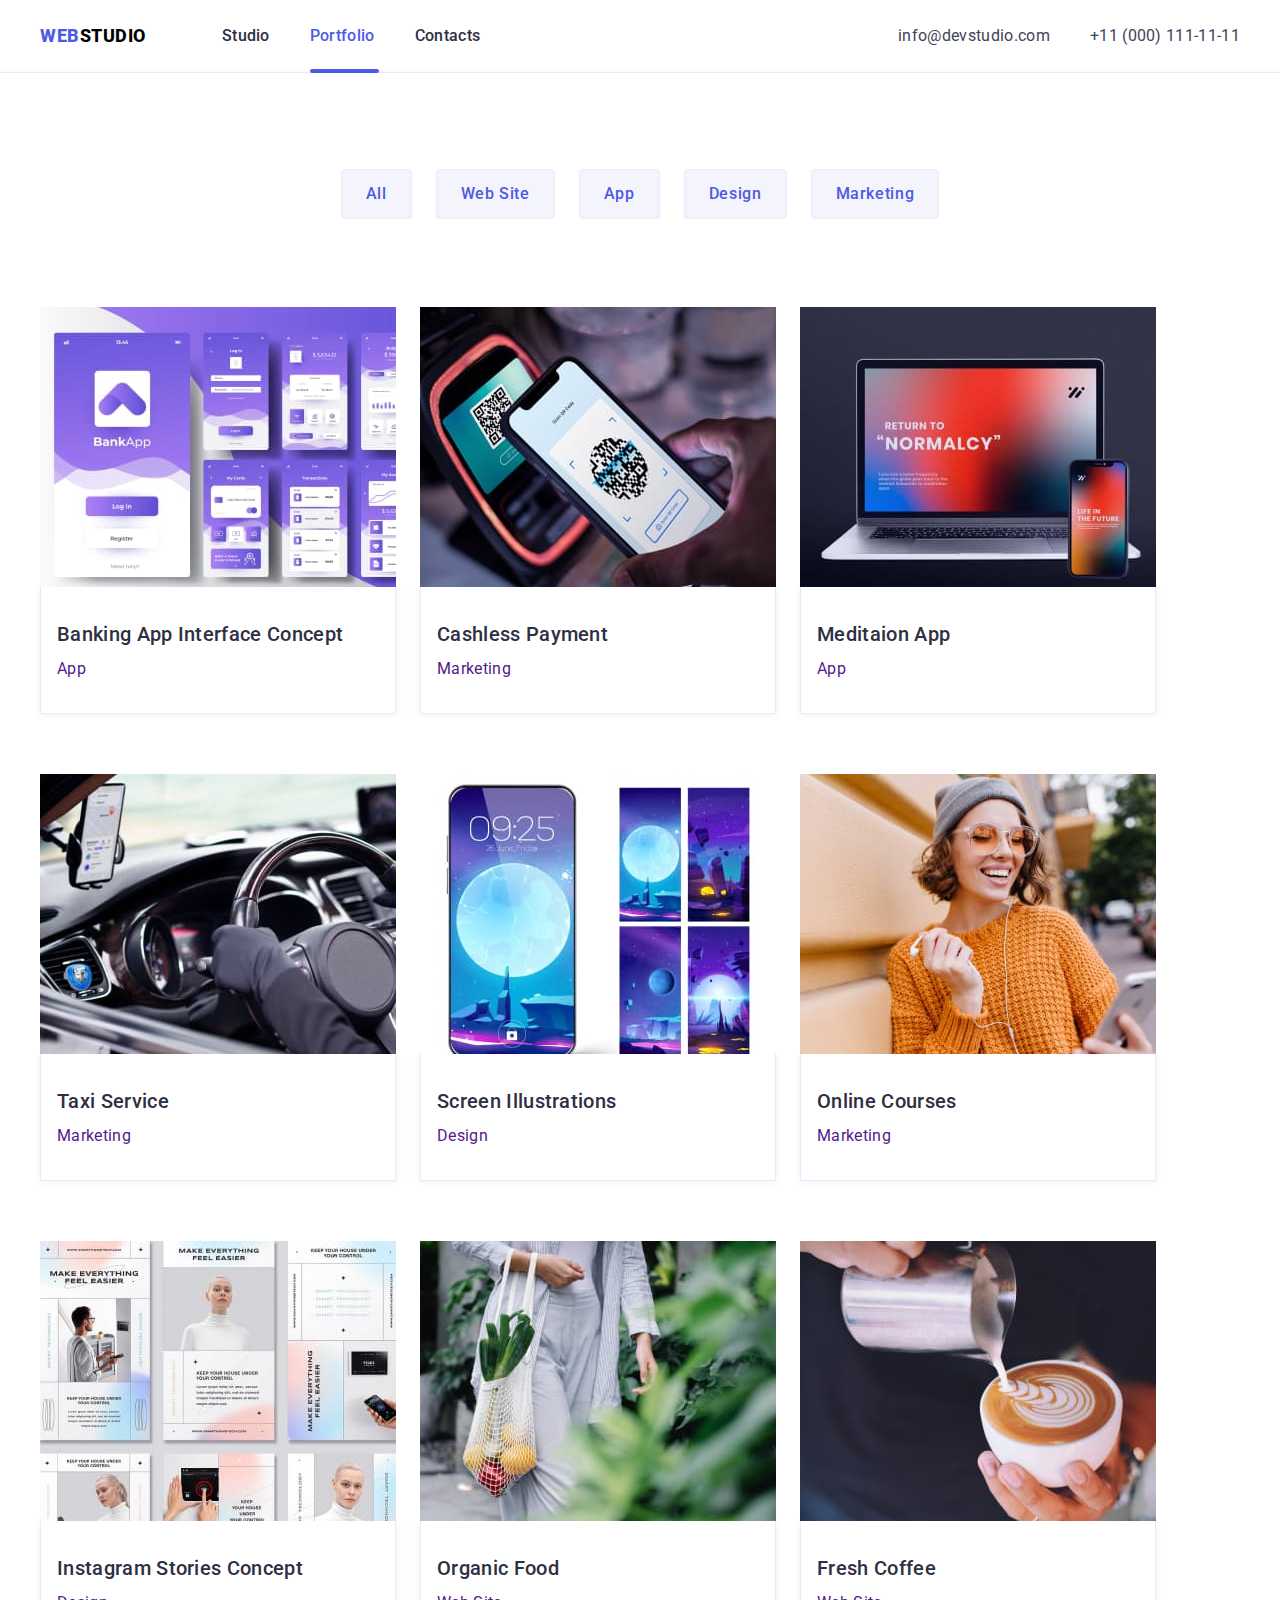
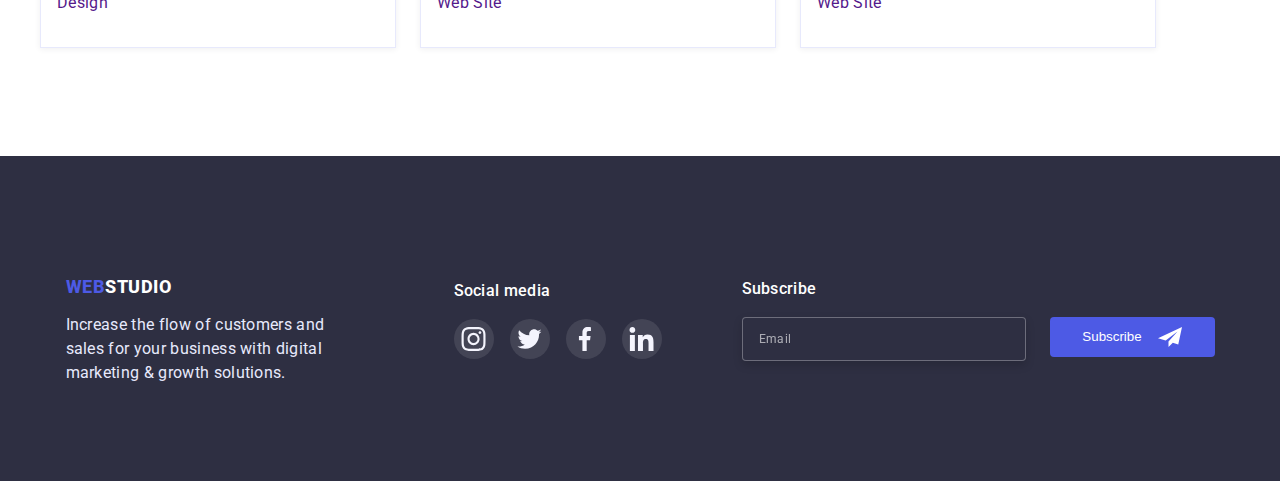
==== commit 8ed7b553: "goit-markup-hw-07" ====
--- a/portfolio.html
+++ b/portfolio.html
@@ -31,13 +31,8 @@
 
         <button type="button" class="menu-button js-open-menu">
        
-          <svg width="32" height="22" aria-label="">
-        
-            <use class="icon-menu" href="./images/symbol-defs.svg#icon-burger_menu"></use>
-
-            <use class="icon-cross" href=""></use>
-
-
+          <svg width="40" height="40" aria-label="">
+            <use class="icon-menu" href="./images/symbol-defs.svg#icon-burger_menu-roundedgg"></use>
           </svg>
 
         </button>
@@ -47,10 +42,10 @@
 
         <ul class="list nav__list">
           <li class="item nav__list-item line">
-            <a href="./index.html" class="link link-current">Studio</a>
+            <a href="./index.html" class="link">Studio</a>
           </li>
           <li class="item nav__list-item">
-            <a href="./portfolio.html" class="link">Portfolio</a>
+            <a href="./portfolio.html" class="link link-current">Portfolio</a>
           </li>
           <li class="item nav__list-item">
             <a href="" class="link">Contacts</a>
--- a/css/modal.min.css
+++ b/css/modal.min.css
@@ -1 +1 @@
-body{color:var(--primary-text-color);font-family:"Roboto",sans-serif;font-weight:400;font-size:16px;line-height:1.5;letter-spacing:.02em;margin:0}.container{margin-left:auto;margin-right:auto;padding:0 16px}@media screen and (min-width: 480px){.container{width:480px}}@media screen and (min-width: 768px){.container{width:768px}}@media screen and (min-width: 1200px){.container{width:1200px}}.section{padding-top:120px;padding-bottom:120px}img{display:block}a{text-decoration:none}ul{list-style:none}ul,p,h1,h2,h3,h4,h5,h6{margin:0;padding:0}.title-hide{height:0;opacity:0}@media screen and (min-width: 768px){.header__container{align-items:center;display:flex}}.logo{padding:24px 0;display:flex;align-items:center;text-transform:uppercase;letter-spacing:.03em;color:var(--titel-text-color);font-weight:800;font-size:18px;line-height:1.1666666667;transition-property:color;transition-duration:250ms;transition-timing-function:cubic-bezier(0.4, 0, 0.2, 1)}.logo-text{color:#4d5ae5}@media screen and (min-width: 768px){.logo{margin-right:120px;line-height:1.3333333333}}@media screen and (min-width: 1200px){.logo{margin-right:76px}}.logo:hover,.logo:focus{color:#4d5ae5}@media screen and (max-width: 768px){.nav{display:flex;align-items:center;justify-content:space-between}}@media screen and (max-width: 767px){.nav__list{display:none}}@media screen and (max-width: 767px){.contacts{display:none}}.menu-button{display:flex;align-items:center;justify-content:center;margin:0;padding:0;border:none;background-color:rgba(0,0,0,0);background-color:#639}.icon-menu{fill:#000}.menu-button .icon-cross{display:none}.menu-button .is-open .icon-cross{display:block}.menu-button .is-open .icon-menu{display:none}@media screen and (min-width: 768px){.nav{display:flex;align-items:center;font-weight:500}}@media screen and (min-width: 768px)and (min-width: 767px){.menu-button{display:none}}@media screen and (min-width: 768px){.nav__list{display:flex}.nav__list-item:not(:last-child){margin-right:40px}.nav__list-item .link{display:block;padding-top:24px;padding-bottom:24px}}@media screen and (min-width: 768px){.link{color:#2e2f42;position:relative;transition-property:color;transition-duration:250ms;transition-timing-function:cubic-bezier(0.4, 0, 0.2, 1)}.link:hover,.link:focus{color:#4d5ae5}}@media screen and (min-width: 768px){.link-current{color:#4d5ae5}.link-current::after{position:absolute;top:69px;left:0;width:100%;display:flex;content:"";background-color:#4d5ae5;border-radius:2px;padding:2px}}@media screen and (min-width: 768px){.contacts{margin-left:118px}}@media screen and (min-width: 1200px){.contacts{margin-left:auto;display:flex}}.contacts .contacts__link{display:block;color:#434455;transition-property:color;transition-duration:250ms;transition-timing-function:cubic-bezier(0.4, 0, 0.2, 1)}.contacts .contacts__link:hover,.contacts .contacts__link:focus{color:#4d5ae5}.contacts__item-email{padding-top:24px;margin-bottom:4px;font-size:12px;line-height:1.3333333333;letter-spacing:.04em}@media screen and (min-width: 1200px){.contacts__item-email{padding-top:24px;padding-bottom:24px;margin-right:40px;margin-bottom:0;font-size:16px;line-height:1.5;letter-spacing:.02em}}.contacts__item-tel{padding-bottom:10px;font-size:12px;line-height:1.3333333333;letter-spacing:.04em}@media screen and (min-width: 1200px){.contacts__item-tel{padding-top:24px;padding-bottom:24px;font-size:16px;line-height:1.5;letter-spacing:.02em}}.section.hero{margin-left:auto;margin-right:auto;background-image:linear-gradient(rgba(46, 47, 66, 0.7), rgba(46, 47, 66, 0.7)),url(/images/Hero/people-office.jpg);background-repeat:no-repeat;background-position:center;background-size:cover;border-top:1px solid #e7e9fc}@media screen and (max-width: 767px){.section.hero{padding-top:112px;padding-bottom:119px}}@media screen and (min-width: 768px){.section.hero{padding-top:188px;padding-bottom:188px}}.hero{text-align:center;background-color:#2e2f42}.hero-title{font-weight:700;line-height:1.0714285714;color:#fff}@media screen and (max-width: 767px){.hero-title{font-size:36px;margin-bottom:72px}}@media screen and (min-width: 768px){.hero-title{font-size:56px;margin-bottom:48px}}.button.hero-button{padding:16px 32px;background-color:#4d5ae5;color:#fff;border:#4d5ae5;transition-property:color,background-color;transition-duration:250ms;transition-timing-function:cubic-bezier(0.4, 0, 0.2, 1)}.button.hero-button:hover,.button.hero-button:focus{color:#4d5ae5;background-color:#f4f4fd;box-shadow:0px 4px 4px rgba(0,0,0,.15);border-radius:4px}.backdrop{position:fixed;top:0;left:0;width:100%;height:100%;background:rgba(46,47,66,.4);z-index:10;transition:250ms cubic-bezier(0.4, 0, 0.2, 1)}.backdrop--hidden{opacity:0;pointer-events:none}.modal{position:absolute;top:50%;left:50%;transform:translate(-50%, -50%) scale(1);min-width:392px;min-height:586px;background:#fcfcfc;box-shadow:0px 1px 1px rgba(0,0,0,.14),0px 1px 3px rgba(0,0,0,.12),0px 2px 1px rgba(0,0,0,.2);border-radius:4px;transition:500ms cubic-bezier(0.4, 0, 0.2, 1)}.backdrop--hidden .modal{transform:translate(-50%, -50%) scale(0, 1)}.modal-button{position:absolute;top:24px;right:24px;width:24px;height:24px;cursor:pointer;background:#e7e9fc;border:1px solid rgba(0,0,0,.1);border-radius:50%;transition-duration:250ms;transition-timing-function:cubic-bezier(0.4, 0, 0.2, 1)}.modal-button:hover,.modal-button:focus{background-color:#4d5ae5;fill:#fff}.modal-form{padding:72px 24px 24px}.form{display:flex;flex-direction:column;justify-content:center;align-items:center}.form-text{margin-bottom:16px;font-weight:500;color:#2e2f42}.form-icon{position:absolute;bottom:14px;left:16px;display:inline-block;width:18px;height:18px;fill:#2e2f42;transition-duration:250ms;transition-timing-function:cubic-bezier(0.4, 0, 0.2, 1)}.form_label-name{display:flex;padding-bottom:4px;font-weight:400;line-height:1.3333333333;letter-spacing:.04em;color:#8e8f99}.form-box{position:relative;margin-bottom:8px}.form-box.comment{margin-bottom:16px}.form-box:focus-within>input{border:1px solid #4d5ae5;border-radius:4px;outline:none}.form-box:focus-within>.form-icon{fill:#4d5ae5}.form-box-checkbox{margin-bottom:24px}.form-box input,.form-box textarea{border:1px solid rgba(33,33,33,.2);border-radius:4px;transition-duration:250ms;transition-timing-function:cubic-bezier(0.4, 0, 0.2, 1)}.form-box input{width:360px;height:40px;padding-left:35px}.textarea{resize:none}.form-box.comment:focus-within>.textarea{border:1px solid #4d5ae5;border-radius:4px;outline:none}.form-box .textarea{width:360px;height:120px;padding-top:8px;padding-left:16px}.textarea::placeholder{font-weight:400;font-size:12px;line-height:1.3333333333;letter-spacing:.04em;color:rgba(117,117,117,.5)}label{display:flex;align-items:center}.form-box label{display:flex;padding-bottom:4px;font-family:"Roboto";font-style:normal;font-weight:400;font-size:12px;line-height:1.1666666667;letter-spacing:.01em;color:#8e8f99}.checkbox{appearance:none;padding:0}.checkbox-text{margin-right:5px;font-family:"Roboto";font-weight:400;font-size:12px;line-height:1.3333333333;letter-spacing:.04em;color:#757575;flex:none;order:1;flex-grow:0}.checkbox-link{font-family:"Roboto";font-weight:400;font-size:12px;line-height:1.3333333333;letter-spacing:.04em;text-decoration-line:underline;color:#4d5ae5;flex:none;order:1;flex-grow:0}.checkbox-icon{content:"";display:inline-block;width:16px;height:16px;margin-right:8px;border:1.25px solid #2e2f42;border-radius:2px;transition-property:background-color;transition-duration:250ms;transition-timing-function:cubic-bezier(0.4, 0, 0.2, 1)}.checkbox:checked+.checkbox-icon{border-color:#4d5ae5;background-color:#4d5ae5;background-image:url(/images/Vector.svg);background-repeat:no-repeat;background-position:center;background-origin:border-box}.button.form-button{width:169px;height:56px;background-color:#4d5ae5;color:#fff}.button.form-button:hover,.button.form-button:focus{background-color:#f4f4fd;color:#4d5ae5}.section.advantages{padding-top:89px;padding-bottom:96px}@media screen and (min-width: 768px){.section.advantages{padding-top:96px;padding-bottom:96px}}@media screen and (min-width: 1200px){.section.advantages{padding-top:120px;padding-bottom:120px}}.advantages.svg{width:264px;height:112px;padding:24px 100px;background-color:#f4f4fd;border-radius:4px}.advantages__container-list .item:not(:last-child){margin-right:24px}@media screen and (max-width: 1199px){.advantages.svg{display:none}}@media screen and (min-width: 768px){.advantages__list{display:flex;flex-wrap:wrap;margin:-12px}}@media screen and (min-width: 1200px){.advantages__list{flex-wrap:nowrap}}@media screen and (max-width: 767px){.advantages__list .item:not(:last-child){margin-bottom:72px}}@media screen and (min-width: 768px){.advantages__list .item{width:calc((100% - 48px)/2);margin:12px}}@media screen and (max-width: 1139px){.advantages__list .item:nth-child(-n+2){margin-bottom:72px}}@media screen and (min-width: 1200px){.advantages__list .item .item{width:calc((100% - 72px)/4);margin-right:24px}.advantages__list .item .item:nth-child(4n){margin-right:0px}.advantages__list .item .title{margin-bottom:8px}}.title-advantages{margin-bottom:8px;font-weight:700;font-size:36px;line-height:1.1764705882;color:#2e2f42}@media screen and (max-width: 767px){.title-advantages{text-align:center}}@media screen and (min-width: 1200px){.title-advantages{font-weight:500;font-size:20px;line-height:1.2;color:#2e2f42}}.section.work{padding-top:0}@media screen and (max-width: 1199px){.section.work{display:none}}.work-title,.team-title,.customers-title{font-weight:700;font-size:36px;line-height:1.1111111111;text-align:center;color:#2e2f42;margin-bottom:72px}.work-list{display:flex;flex-wrap:wrap}.work-list .item{width:calc((100% - 48px)/3);margin-right:24px}.work-list .item:nth-child(3n){margin-right:0px}.section-team{background-color:#f4f4fd;padding-top:96px;padding-bottom:128px}@media screen and (min-width: 768px){.section-team{padding-bottom:104px}}@media screen and (min-width: 1200px){.section-team{padding-top:120px;padding-bottom:120px}}.team-list{display:flex;flex-wrap:wrap;justify-content:center}@media screen and (min-width: 768px){.team-list{margin:-12px}}@media screen and (min-width: 1200px){.team-list{margin:0}}.team-list .item{display:flex;justify-content:center;flex-direction:column;align-items:center;width:260px;background:#fff;box-shadow:0px 1px 6px rgba(46,47,66,.08),0px 1px 1px rgba(46,47,66,.16),0px 2px 1px rgba(46,47,66,.08);border-radius:0px 0px 4px 4px}@media screen and (max-width: 767px){.team-list .item:not(:last-child){margin-bottom:72px}}@media screen and (min-width: 768px){.team-list .item{margin:12px}}@media screen and (max-width: 1139px){.team-list .item:nth-child(-n+2){margin-bottom:64px}}@media screen and (min-width: 1200px){.team-list .item{width:calc((100% - 72px)/4);margin:0;margin-right:24px}}.team-list .item .img{margin-bottom:32px}.team-list .item .text{margin-bottom:8px}@media screen and (min-width: 1200px){.team-list .item:nth-child(4n){margin-right:0px}}.social.network{display:flex;justify-content:center;align-items:center;width:40px;height:40px;border-radius:50%;transition-property:color,background-color;transition-duration:250ms;transition-timing-function:cubic-bezier(0.4, 0, 0.2, 1)}.social.network:hover,.social.network:focus{background-color:#4d5ae5;outline:none}.social-icon{fill:#8e8f99;transition-property:fill;transition-duration:250ms;transition-timing-function:cubic-bezier(0.4, 0, 0.2, 1)}.social.network:hover .social-icon,.social.network:focus .social-icon{fill:#fff}.team__list_social{display:flex;padding-bottom:32px}.social-item:not(:last-child){margin-right:24px}.title-name{margin-bottom:8px;font-weight:500;font-size:20px;line-height:1.2}.section-customers{padding-top:96px;padding-bottom:96px}@media screen and (min-width: 1200px){.section-customers{padding-top:120px;padding-bottom:120px}}@media screen and (min-width: 768px){.customers-container{width:552px}}@media screen and (min-width: 1200px){.customers-container{width:1200px}}@media screen and (min-width: 480px){.customers-list{display:flex;flex-wrap:wrap;margin:-8px}}@media screen and (min-width: 768px){.customers-list{margin:-12px}}@media screen and (min-width: 1200px){.customers-list{flex-wrap:nowrap}}@media screen and (max-width: 479px){.customers-item:not(:last-child){margin-bottom:72px}}@media screen and (min-width: 480px){.customers-item{flex-basis:calc((100% - 32px)/2);margin:8px}}@media screen and (min-width: 480px)and (max-width: 767px){.customers-item:nth-last-child(n+3){margin-bottom:72px}}@media screen and (min-width: 768px){.customers-item{flex-basis:calc((100% - 72px)/3);margin:12px}}.customers-link{display:flex;align-items:center;justify-content:center;height:88px;border:1px solid #8e8f99;border-radius:4px;transition-property:border;transition-duration:250ms;transition-timing-function:cubic-bezier(0.4, 0, 0.2, 1)}.customers-link:hover,.customers-link:focus{border:1px solid #4d5ae5;border-radius:4px;outline:none}.customers-svg{width:94px;height:52px;fill:#8e8f99;transition-property:fill;transition-duration:250ms;transition-timing-function:cubic-bezier(0.4, 0, 0.2, 1)}.customers-link:hover .customers-svg,.customers-link:focus .customers-svg{fill:#4d5ae5;outline:1px}.footer{display:flex;padding-top:96px;padding-bottom:96px;background-color:#2e2f42}.footer-text{width:268px;color:#e7e9fc}.footer-container{display:flex}@media screen and (max-width: 767px){.footer-container{flex-direction:column;align-items:center}}@media screen and (min-width: 768px){.footer-container{flex-wrap:wrap;align-items:center;justify-content:center}}@media screen and (min-width: 1200px){.footer-container{flex-wrap:nowrap}}.contacts-subject{margin-right:24px;margin-bottom:72px}.footer__logo{display:flex;align-items:center;margin-right:0;margin-bottom:16px;padding-bottom:0;color:#fff;font-size:18px;line-height:1.1666666667}@media screen and (max-width: 767px){.footer__logo{justify-content:center}}.footer__logo-text:hover,.footer__logo-text:focus{color:#4d5ae5}@media screen and (min-width: 1200px){.contacts-subject{margin-right:120px;margin-bottom:0}}.social-media.list{display:flex;justify-content:center;align-items:center}.social-media.item:not(:last-child){margin-right:16px}.social-media.network{display:flex;justify-content:center;align-items:center;width:40px;height:40px;background-color:rgba(255,255,255,.1);border-radius:50%;transition-property:background-color;transition-duration:250ms;transition-timing-function:cubic-bezier(0.4, 0, 0.2, 1)}.social-media.network:hover,.social-media.network:focus{background-color:#31d0aa;outline:none}.social.media{display:flex;flex-direction:column}@media screen and (max-width: 767px){.social.media{align-items:center}}@media screen and (max-width: 767px){.social.media{margin-bottom:72px}}@media screen and (min-width: 768px){.social.media{margin-bottom:102px}}@media screen and (min-width: 1200px){.social.media{margin-right:80px;margin-bottom:0}}.social-media-title,.subscribe-title{font-weight:500;font-size:16px;letter-spacing:.02em;margin-bottom:16px;color:#fff}.social-media.svg{fill:#f4f4fd}@media screen and (max-width: 767px){.subscribe{display:flex;flex-direction:column;align-items:center}}.subscribe-title{margin-bottom:16px}.subscribe-form{display:flex}@media screen and (max-width: 767px){.subscribe-form{flex-direction:column;align-items:center}}.subscribe-input{width:264px;height:40px;color:#fff;background-color:#2e2f42;border:1px solid rgba(255,255,255,.3);filter:drop-shadow(0px 4px 4px rgba(0, 0, 0, 0.15));border-radius:4px}@media screen and (max-width: 767px){.subscribe-input{width:396px;margin-bottom:16px}}@media screen and (min-width: 768px){.subscribe-input{margin-right:24px}}.subscribe-form input::placeholder{font-family:"Roboto";font-style:normal;font-weight:400;font-size:12px;line-height:2;letter-spacing:.04em;color:rgba(255,255,255,.6)}.subscribe-button{position:relative;display:flex;justify-content:center;align-items:center;width:165px;height:40px;cursor:pointer;overflow:hidden;background-color:#4d5ae5;color:#fff;fill:#fff;border:1px;border-radius:4px;transition-duration:250ms;transition-timing-function:cubic-bezier(0.4, 0, 0.2, 1)}.subscribe-button:hover,.subscribe-button:focus{background-color:#fff;color:#4d5ae5}.subscribe-svg{margin-left:16px}.subscribe-button:hover .subscribe-svg,.subscribe-button:focus .subscribe-svg{fill:#4d5ae5}input,textarea{padding-left:16px}.container.box{padding-top:0;padding-bottom:72px}.box-list{display:flex;flex-wrap:wrap}@media screen and (min-width: 768px){.box-list{justify-content:center}}.box-list .item:not(:last-child){margin-right:24px}.box-list .item:nth-last-child(3){margin-right:24px}.box-list .item:nth-child(-n+3){margin-bottom:16px}.button{padding:12px 24px;font-family:"Roboto";font-weight:500;font-size:16px;line-height:1.5;cursor:pointer;letter-spacing:.04em;color:#4d5ae5;background-color:#f4f4fd;border:1px solid #e7e9fc;border-radius:4px;transition-property:color,background-color;transition-duration:250ms;transition-timing-function:cubic-bezier(0.4, 0, 0.2, 1)}.button:hover,.button:focus{background-color:#4d5ae5;color:#fff;box-shadow:0px 3px 1px rgba(0,0,0,.1),0px 2px 1px rgba(0,0,0,.08),0px 2px 2px rgba(0,0,0,.12);border-radius:4px;border:1px solid #4d5ae5;outline:none}.section.works{padding-top:96px;padding-bottom:120px;border-top:1px solid #e7e9fc;box-shadow:0px 2px 1px rgba(46,47,66,.08),0px 1px 1px rgba(46,47,66,.16),0px 1px 6px rgba(46,47,66,.08)}.works-card{width:100%;height:280px;overflow:hidden;position:relative}.works-text{width:296px;color:#fff;position:absolute;top:40px;right:32px}.works-box{padding:32px 16px;border:1px solid #e7e9fc;border-top:0;box-shadow:0px 1px 6px rgba(46,47,66,.08);background:#fff}@media screen and (max-width: 1139px){.title-works{font-size:20px;font-weight:500;line-height:24px 1.2;color:#2e2f42}}.works-link{display:block;text-decoration:none;transition-property:border;transition-duration:250ms;transition-timing-function:cubic-bezier(0.4, 0, 0.2, 1)}.works-link:hover,.works-link:focus{background:#fff;border:.5px solid #f4f4fd;box-shadow:0px 1px 6px rgba(46,47,66,.08),0px 1px 1px rgba(46,47,66,.16),0px 2px 1px rgba(46,47,66,.08);outline:none}.works-overfloy{position:absolute;content:"";width:100%;height:100%;top:0;left:0;background:#4d5ae5;background-blend-mode:soft-light;transform:translateY(100%);transition-property:all;transition-duration:250ms;transition-timing-function:cubic-bezier(0.4, 0, 0.2, 1)}.works-item:hover .works-overfloy{transform:translate(0)}.work-item{overflow:hidden}.title-works{margin-bottom:8px}.mobile-menu{position:fixed;top:0;bottom:0;width:100%;background-color:#fff;z-index:100;transform:translateX(100%);transition-duration:500ms;transition-timing-function:cubic-bezier(0.4, 0, 0.2, 1)}.mobile-menu.is-open{transform:translateX(0)}/*# sourceMappingURL=modal.min.css.map */+body{color:var(--primary-text-color);font-family:"Roboto",sans-serif;font-weight:400;font-size:16px;line-height:1.5;letter-spacing:.02em;margin:0}.container{margin-left:auto;margin-right:auto;padding:0 16px}@media screen and (min-width: 480px){.container{width:480px}}@media screen and (min-width: 768px){.container{width:768px}}@media screen and (min-width: 1200px){.container{width:1200px}}.section{padding-top:120px;padding-bottom:120px}img{display:block}a{text-decoration:none}ul{list-style:none}ul,p,h1,h2,h3,h4,h5,h6{margin:0;padding:0}.title-hide{height:0;opacity:0}@media screen and (min-width: 768px){.header__container{align-items:center;display:flex}}.logo{padding:24px 0;display:flex;align-items:center;text-transform:uppercase;letter-spacing:.03em;color:var(--titel-text-color);font-weight:800;font-size:18px;line-height:1.1666666667;transition-property:color;transition-duration:250ms;transition-timing-function:cubic-bezier(0.4, 0, 0.2, 1)}.logo-text{color:#4d5ae5}@media screen and (min-width: 768px){.logo{margin-right:120px;line-height:1.3333333333}}@media screen and (min-width: 1200px){.logo{margin-right:76px}}.logo:hover,.logo:focus{color:#4d5ae5}@media screen and (max-width: 768px){.nav{display:flex;align-items:center;justify-content:space-between}}@media screen and (max-width: 767px){.nav__list{display:none}}@media screen and (max-width: 767px){.contacts{display:none}}.menu-button{display:flex;align-items:center;justify-content:center;margin:0;padding:0;border:none;background-color:rgba(0,0,0,0)}.icon-menu{fill:#2e2f42;width:32px;height:22px}.menu-button .icon-cross{display:none}.menu-button .is-open .icon-cross{display:block}.menu-button .is-open .icon-menu{display:none}@media screen and (min-width: 768px){.nav{display:flex;align-items:center;font-weight:500}}@media screen and (min-width: 768px)and (min-width: 767px){.menu-button{display:none}}@media screen and (min-width: 768px){.nav__list{display:flex}.nav__list-item:not(:last-child){margin-right:40px}.nav__list-item .link{display:block;padding-top:24px;padding-bottom:24px}}@media screen and (min-width: 768px){.link{color:#2e2f42;position:relative;transition-property:color;transition-duration:250ms;transition-timing-function:cubic-bezier(0.4, 0, 0.2, 1)}.link:hover,.link:focus{color:#4d5ae5}}@media screen and (min-width: 768px){.link-current{color:#4d5ae5}.link-current::after{position:absolute;top:69px;left:0;width:100%;display:flex;content:"";background-color:#4d5ae5;border-radius:2px;padding:2px}}@media screen and (min-width: 768px){.contacts{margin-left:118px}}@media screen and (min-width: 1200px){.contacts{margin-left:auto;display:flex}}.contacts .contacts__link{display:block;color:#434455;transition-property:color;transition-duration:250ms;transition-timing-function:cubic-bezier(0.4, 0, 0.2, 1)}.contacts .contacts__link:hover,.contacts .contacts__link:focus{color:#4d5ae5}.contacts__item-email{padding-top:24px;margin-bottom:4px;font-size:12px;line-height:1.3333333333;letter-spacing:.04em}@media screen and (min-width: 1200px){.contacts__item-email{padding-top:24px;padding-bottom:24px;margin-right:40px;margin-bottom:0;font-size:16px;line-height:1.5;letter-spacing:.02em}}.contacts__item-tel{padding-bottom:10px;font-size:12px;line-height:1.3333333333;letter-spacing:.04em}@media screen and (min-width: 1200px){.contacts__item-tel{padding-top:24px;padding-bottom:24px;font-size:16px;line-height:1.5;letter-spacing:.02em}}.section.hero{margin-left:auto;margin-right:auto;background-image:linear-gradient(rgba(46, 47, 66, 0.7), rgba(46, 47, 66, 0.7)),url(/images/Hero/people-office.jpg);background-repeat:no-repeat;background-position:center;background-size:cover;border-top:1px solid #e7e9fc}@media screen and (max-width: 767px){.section.hero{padding-top:112px;padding-bottom:119px}}@media screen and (min-width: 768px){.section.hero{padding-top:188px;padding-bottom:188px}}.hero{text-align:center;background-color:#2e2f42}.hero-title{font-weight:700;line-height:1.0714285714;color:#fff}@media screen and (max-width: 767px){.hero-title{font-size:36px;margin-bottom:72px}}@media screen and (min-width: 768px){.hero-title{font-size:56px;margin-bottom:48px}}.button.hero-button{padding:16px 32px;background-color:#4d5ae5;color:#fff;border:#4d5ae5;transition-property:color,background-color;transition-duration:250ms;transition-timing-function:cubic-bezier(0.4, 0, 0.2, 1)}.button.hero-button:hover,.button.hero-button:focus{color:#4d5ae5;background-color:#f4f4fd;box-shadow:0px 4px 4px rgba(0,0,0,.15);border-radius:4px}.backdrop{position:fixed;top:0;left:0;width:100%;height:100%;background:rgba(46,47,66,.4);z-index:10;transition:250ms cubic-bezier(0.4, 0, 0.2, 1)}.backdrop--hidden{opacity:0;pointer-events:none}.modal{position:absolute;top:50%;left:50%;transform:translate(-50%, -50%) scale(1);min-width:392px;min-height:586px;background:#fcfcfc;box-shadow:0px 1px 1px rgba(0,0,0,.14),0px 1px 3px rgba(0,0,0,.12),0px 2px 1px rgba(0,0,0,.2);border-radius:4px;transition:500ms cubic-bezier(0.4, 0, 0.2, 1)}.backdrop--hidden .modal{transform:translate(-50%, -50%) scale(0, 1)}.modal-button{position:absolute;top:24px;right:24px;width:24px;height:24px;cursor:pointer;background:#e7e9fc;border:1px solid rgba(0,0,0,.1);border-radius:50%;transition-duration:250ms;transition-timing-function:cubic-bezier(0.4, 0, 0.2, 1)}.modal-button:hover,.modal-button:focus{background-color:#4d5ae5;fill:#fff}.modal-form{padding:72px 24px 24px}.form{display:flex;flex-direction:column;justify-content:center;align-items:center}.form-text{margin-bottom:16px;font-weight:500;color:#2e2f42}.form-icon{position:absolute;bottom:14px;left:16px;display:inline-block;width:18px;height:18px;fill:#2e2f42;transition-duration:250ms;transition-timing-function:cubic-bezier(0.4, 0, 0.2, 1)}.form_label-name{display:flex;padding-bottom:4px;font-weight:400;line-height:1.3333333333;letter-spacing:.04em;color:#8e8f99}.form-box{position:relative;margin-bottom:8px}.form-box.comment{margin-bottom:16px}.form-box:focus-within>input{border:1px solid #4d5ae5;border-radius:4px;outline:none}.form-box:focus-within>.form-icon{fill:#4d5ae5}.form-box-checkbox{margin-bottom:24px}.form-box input,.form-box textarea{border:1px solid rgba(33,33,33,.2);border-radius:4px;transition-duration:250ms;transition-timing-function:cubic-bezier(0.4, 0, 0.2, 1)}.form-box input{width:360px;height:40px;padding-left:35px}.textarea{resize:none}.form-box.comment:focus-within>.textarea{border:1px solid #4d5ae5;border-radius:4px;outline:none}.form-box .textarea{width:360px;height:120px;padding-top:8px;padding-left:16px}.textarea::placeholder{font-weight:400;font-size:12px;line-height:1.3333333333;letter-spacing:.04em;color:rgba(117,117,117,.5)}label{display:flex;align-items:center}.form-box label{display:flex;padding-bottom:4px;font-family:"Roboto";font-style:normal;font-weight:400;font-size:12px;line-height:1.1666666667;letter-spacing:.01em;color:#8e8f99}.checkbox{appearance:none;padding:0}.checkbox-text{margin-right:5px;font-family:"Roboto";font-weight:400;font-size:12px;line-height:1.3333333333;letter-spacing:.04em;color:#757575;flex:none;order:1;flex-grow:0}.checkbox-link{font-family:"Roboto";font-weight:400;font-size:12px;line-height:1.3333333333;letter-spacing:.04em;text-decoration-line:underline;color:#4d5ae5;flex:none;order:1;flex-grow:0}.checkbox-icon{content:"";display:inline-block;width:16px;height:16px;margin-right:8px;border:1.25px solid #2e2f42;border-radius:2px;transition-property:background-color;transition-duration:250ms;transition-timing-function:cubic-bezier(0.4, 0, 0.2, 1)}.checkbox:checked+.checkbox-icon{border-color:#4d5ae5;background-color:#4d5ae5;background-image:url(/images/Vector.svg);background-repeat:no-repeat;background-position:center;background-origin:border-box}.button.form-button{width:169px;height:56px;background-color:#4d5ae5;color:#fff}.button.form-button:hover,.button.form-button:focus{background-color:#f4f4fd;color:#4d5ae5}.section.advantages{padding-top:89px;padding-bottom:96px}@media screen and (min-width: 768px){.section.advantages{padding-top:96px;padding-bottom:96px}}@media screen and (min-width: 1200px){.section.advantages{padding-top:120px;padding-bottom:120px}}.advantages.svg{width:264px;height:112px;padding:24px 100px;background-color:#f4f4fd;border-radius:4px}.advantages__container-list .item:not(:last-child){margin-right:24px}@media screen and (max-width: 1199px){.advantages.svg{display:none}}@media screen and (min-width: 768px){.advantages__list{display:flex;flex-wrap:wrap;margin:-12px}}@media screen and (min-width: 1200px){.advantages__list{flex-wrap:nowrap}}@media screen and (max-width: 767px){.advantages__list .item:not(:last-child){margin-bottom:72px}}@media screen and (min-width: 768px){.advantages__list .item{width:calc((100% - 48px)/2);margin:12px}}@media screen and (max-width: 1139px){.advantages__list .item:nth-child(-n+2){margin-bottom:72px}}@media screen and (min-width: 1200px){.advantages__list .item .item{width:calc((100% - 72px)/4);margin-right:24px}.advantages__list .item .item:nth-child(4n){margin-right:0px}.advantages__list .item .title{margin-bottom:8px}}.title-advantages{margin-bottom:8px;font-weight:700;font-size:36px;line-height:1.1764705882;color:#2e2f42}@media screen and (max-width: 767px){.title-advantages{text-align:center}}@media screen and (min-width: 1200px){.title-advantages{font-weight:500;font-size:20px;line-height:1.2;color:#2e2f42}}.section.work{padding-top:0}@media screen and (max-width: 1199px){.section.work{display:none}}.work-title,.team-title,.customers-title{font-weight:700;font-size:36px;line-height:1.1111111111;text-align:center;color:#2e2f42;margin-bottom:72px}.work-list{display:flex;flex-wrap:wrap}.work-list .item{width:calc((100% - 48px)/3);margin-right:24px}.work-list .item:nth-child(3n){margin-right:0px}.section-team{background-color:#f4f4fd;padding-top:96px;padding-bottom:128px}@media screen and (min-width: 768px){.section-team{padding-bottom:104px}}@media screen and (min-width: 1200px){.section-team{padding-top:120px;padding-bottom:120px}}.team-list{display:flex;flex-wrap:wrap;justify-content:center}@media screen and (min-width: 768px){.team-list{margin:-12px}}@media screen and (min-width: 1200px){.team-list{margin:0}}.team-list .item{display:flex;justify-content:center;flex-direction:column;align-items:center;width:260px;background:#fff;box-shadow:0px 1px 6px rgba(46,47,66,.08),0px 1px 1px rgba(46,47,66,.16),0px 2px 1px rgba(46,47,66,.08);border-radius:0px 0px 4px 4px}@media screen and (max-width: 767px){.team-list .item:not(:last-child){margin-bottom:72px}}@media screen and (min-width: 768px){.team-list .item{margin:12px}}@media screen and (max-width: 1139px){.team-list .item:nth-child(-n+2){margin-bottom:64px}}@media screen and (min-width: 1200px){.team-list .item{width:calc((100% - 72px)/4);margin:0;margin-right:24px}}.team-list .item .img{margin-bottom:32px}.team-list .item .text{margin-bottom:8px}@media screen and (min-width: 1200px){.team-list .item:nth-child(4n){margin-right:0px}}.social.network{display:flex;justify-content:center;align-items:center;width:40px;height:40px;border-radius:50%;transition-property:color,background-color;transition-duration:250ms;transition-timing-function:cubic-bezier(0.4, 0, 0.2, 1)}.social.network:hover,.social.network:focus{background-color:#4d5ae5;outline:none}.social-icon{fill:#8e8f99;transition-property:fill;transition-duration:250ms;transition-timing-function:cubic-bezier(0.4, 0, 0.2, 1)}.social.network:hover .social-icon,.social.network:focus .social-icon{fill:#fff}.team__list_social{display:flex;padding-bottom:32px}.social-item:not(:last-child){margin-right:24px}.title-name{margin-bottom:8px;font-weight:500;font-size:20px;line-height:1.2}.section-customers{padding-top:96px;padding-bottom:96px}@media screen and (min-width: 1200px){.section-customers{padding-top:120px;padding-bottom:120px}}@media screen and (min-width: 768px){.customers-container{width:552px}}@media screen and (min-width: 1200px){.customers-container{width:1200px}}@media screen and (min-width: 480px){.customers-list{display:flex;flex-wrap:wrap;margin:-8px}}@media screen and (min-width: 768px){.customers-list{margin:-12px}}@media screen and (min-width: 1200px){.customers-list{flex-wrap:nowrap}}@media screen and (max-width: 479px){.customers-item:not(:last-child){margin-bottom:72px}}@media screen and (min-width: 480px){.customers-item{flex-basis:calc((100% - 32px)/2);margin:8px}}@media screen and (min-width: 480px)and (max-width: 767px){.customers-item:nth-last-child(n+3){margin-bottom:72px}}@media screen and (min-width: 768px){.customers-item{flex-basis:calc((100% - 72px)/3);margin:12px}}.customers-link{display:flex;align-items:center;justify-content:center;height:88px;border:1px solid #8e8f99;border-radius:4px;transition-property:border;transition-duration:250ms;transition-timing-function:cubic-bezier(0.4, 0, 0.2, 1)}.customers-link:hover,.customers-link:focus{border:1px solid #4d5ae5;border-radius:4px;outline:none}.customers-svg{width:94px;height:52px;fill:#8e8f99;transition-property:fill;transition-duration:250ms;transition-timing-function:cubic-bezier(0.4, 0, 0.2, 1)}.customers-link:hover .customers-svg,.customers-link:focus .customers-svg{fill:#4d5ae5;outline:1px}.footer{display:flex;padding-top:96px;padding-bottom:96px;background-color:#2e2f42}.footer-text{width:268px;color:#e7e9fc}.footer-container{display:flex}@media screen and (max-width: 767px){.footer-container{flex-direction:column;align-items:center}}@media screen and (min-width: 768px){.footer-container{flex-wrap:wrap;align-items:center;justify-content:center}}@media screen and (min-width: 1200px){.footer-container{flex-wrap:nowrap}}.contacts-subject{margin-right:24px;margin-bottom:72px}.footer__logo{display:flex;align-items:center;margin-right:0;margin-bottom:16px;padding-bottom:0;color:#fff;font-size:18px;line-height:1.1666666667}@media screen and (max-width: 767px){.footer__logo{justify-content:center}}.footer__logo-text:hover,.footer__logo-text:focus{color:#4d5ae5}@media screen and (min-width: 1200px){.contacts-subject{margin-right:120px;margin-bottom:0}}.social-media.list{display:flex;justify-content:center;align-items:center}.social-media.item:not(:last-child){margin-right:16px}.social-media.network{display:flex;justify-content:center;align-items:center;width:40px;height:40px;background-color:rgba(255,255,255,.1);border-radius:50%;transition-property:background-color;transition-duration:250ms;transition-timing-function:cubic-bezier(0.4, 0, 0.2, 1)}.social-media.network:hover,.social-media.network:focus{background-color:#31d0aa;outline:none}.social.media{display:flex;flex-direction:column}@media screen and (max-width: 767px){.social.media{align-items:center}}@media screen and (max-width: 767px){.social.media{margin-bottom:72px}}@media screen and (min-width: 768px){.social.media{margin-bottom:102px}}@media screen and (min-width: 1200px){.social.media{margin-right:80px;margin-bottom:0}}.social-media-title,.subscribe-title{font-weight:500;font-size:16px;letter-spacing:.02em;margin-bottom:16px;color:#fff}.social-media.svg{fill:#f4f4fd}@media screen and (max-width: 767px){.subscribe{display:flex;flex-direction:column;align-items:center}}.subscribe-title{margin-bottom:16px}.subscribe-form{display:flex}@media screen and (max-width: 767px){.subscribe-form{flex-direction:column;align-items:center}}.subscribe-input{width:264px;height:40px;color:#fff;background-color:#2e2f42;border:1px solid rgba(255,255,255,.3);filter:drop-shadow(0px 4px 4px rgba(0, 0, 0, 0.15));border-radius:4px}@media screen and (max-width: 767px){.subscribe-input{width:396px;margin-bottom:16px}}@media screen and (min-width: 768px){.subscribe-input{margin-right:24px}}.subscribe-form input::placeholder{font-family:"Roboto";font-style:normal;font-weight:400;font-size:12px;line-height:2;letter-spacing:.04em;color:rgba(255,255,255,.6)}.subscribe-button{position:relative;display:flex;justify-content:center;align-items:center;width:165px;height:40px;cursor:pointer;overflow:hidden;background-color:#4d5ae5;color:#fff;fill:#fff;border:1px;border-radius:4px;transition-duration:250ms;transition-timing-function:cubic-bezier(0.4, 0, 0.2, 1)}.subscribe-button:hover,.subscribe-button:focus{background-color:#fff;color:#4d5ae5}.subscribe-svg{margin-left:16px}.subscribe-button:hover .subscribe-svg,.subscribe-button:focus .subscribe-svg{fill:#4d5ae5}input,textarea{padding-left:16px}.container.box{padding-top:0;padding-bottom:72px}.box-list{display:flex;flex-wrap:wrap}@media screen and (min-width: 768px){.box-list{justify-content:center}}.box-list .item:not(:last-child){margin-right:24px}.box-list .item:nth-last-child(3){margin-right:24px}.box-list .item:nth-child(-n+3){margin-bottom:16px}.button{padding:12px 24px;font-family:"Roboto";font-weight:500;font-size:16px;line-height:1.5;cursor:pointer;letter-spacing:.04em;color:#4d5ae5;background-color:#f4f4fd;border:1px solid #e7e9fc;border-radius:4px;transition-property:color,background-color;transition-duration:250ms;transition-timing-function:cubic-bezier(0.4, 0, 0.2, 1)}.button:hover,.button:focus{background-color:#4d5ae5;color:#fff;box-shadow:0px 3px 1px rgba(0,0,0,.1),0px 2px 1px rgba(0,0,0,.08),0px 2px 2px rgba(0,0,0,.12);border-radius:4px;border:1px solid #4d5ae5;outline:none}.section.works{padding-top:96px;padding-bottom:120px;border-top:1px solid #e7e9fc;box-shadow:0px 2px 1px rgba(46,47,66,.08),0px 1px 1px rgba(46,47,66,.16),0px 1px 6px rgba(46,47,66,.08)}@media screen and (min-width: 768px){.works-list{display:flex;flex-wrap:wrap;margin:-12px}}@media screen and (min-width: 768px){.works-item{margin:12px}}@media screen and (min-width: 1200px){.works-item{margin:12px}}@media screen and (max-width: 767px){.works-item:not(:last-child){margin-bottom:48px}}@media screen and (min-width: 768px){.works-item{margin-bottom:72px}}@media screen and (min-width: 768px){.works-item:nth-last-child(-n+2){margin-bottom:0px}}@media screen and (min-width: 1200px){.works-item{margin-bottom:48px}}@media screen and (min-width: 1200px){.works-item:nth-last-child(-n+3){margin-bottom:0px}}.works-card{width:100%;height:280px;overflow:hidden;position:relative}.works-text{width:296px;color:#fff;position:absolute;top:40px;right:32px}.works-box{padding:32px 16px;border:1px solid #e7e9fc;border-top:0;box-shadow:0px 1px 6px rgba(46,47,66,.08);background:#fff}.title-works{font-size:20px;font-weight:500;line-height:24px 1.2;color:#2e2f42}.works-link{display:block;text-decoration:none;transition-property:border;transition-duration:250ms;transition-timing-function:cubic-bezier(0.4, 0, 0.2, 1)}.works-link:hover,.works-link:focus{background:#fff;border:.5px solid #f4f4fd;box-shadow:0px 1px 6px rgba(46,47,66,.08),0px 1px 1px rgba(46,47,66,.16),0px 2px 1px rgba(46,47,66,.08);outline:none}.works-overfloy{position:absolute;content:"";width:100%;height:100%;top:0;left:0;background:#4d5ae5;background-blend-mode:soft-light;transform:translateY(100%);transition-property:all;transition-duration:250ms;transition-timing-function:cubic-bezier(0.4, 0, 0.2, 1)}.works-item:hover .works-overfloy{transform:translate(0)}.work-item{overflow:hidden}.title-works{margin-bottom:8px}.mobile-menu{position:fixed;top:0;bottom:0;width:100%;background-color:#fff;z-index:100;transform:translateX(100%);transition-duration:500ms;transition-timing-function:cubic-bezier(0.4, 0, 0.2, 1)}.mobile-menu.is-open{transform:translateX(0)}/*# sourceMappingURL=modal.min.css.map */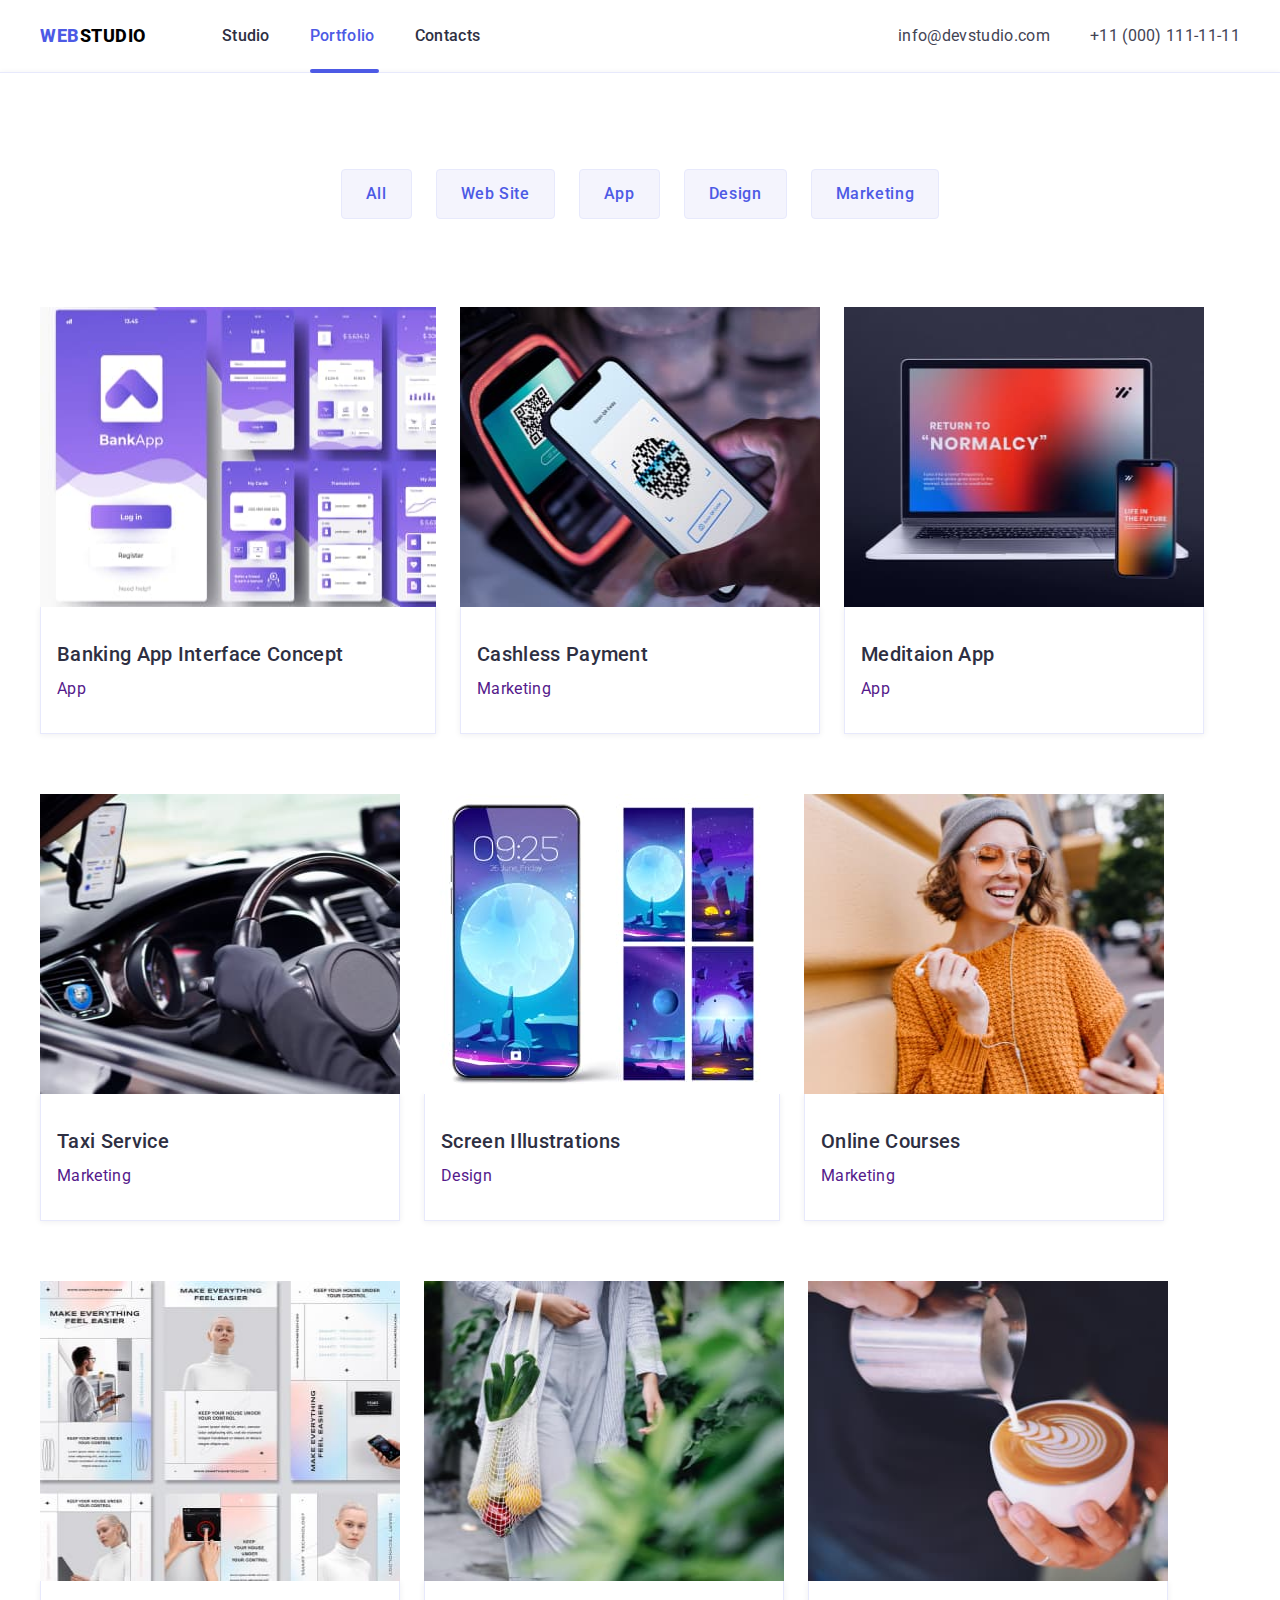
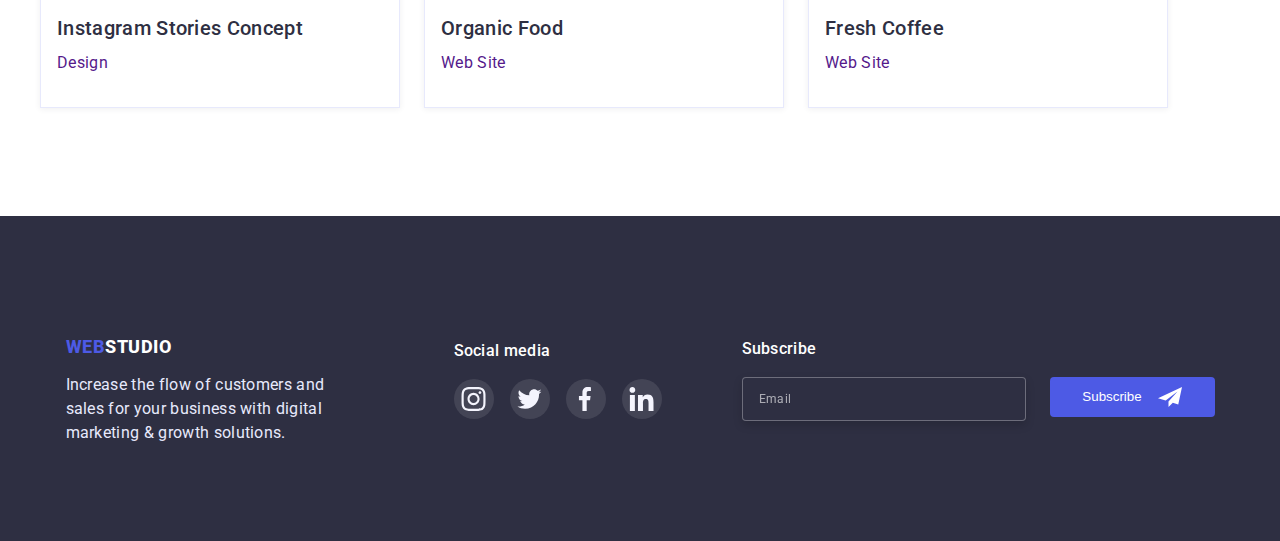
==== commit 46b9e1f5: "goit-markup-hw-07" ====
--- a/portfolio.html
+++ b/portfolio.html
@@ -1,374 +1,538 @@
 <!DOCTYPE html>
 <html lang="en">
-
-<head>
-  <meta charset="UTF-8" />
-  <meta http-equiv="X-UA-Compatible" content="IE=edge" />
-  <meta name="viewport" content="width=device-width, initial-scale=1.0" />
-  <title>WebStudio</title>
-  <link rel="preconnect" href="https://fonts.gstatic.com" crossorigin />
-  <link href="https://fonts.googleapis.com/css2?family=Raleway:wght@800&family=Roboto:wght@400;500;700&display=swap"
-    rel="stylesheet" />
-
-  <link rel="stylesheet" href="https://cdnjs.cloudflare.com/ajax/libs/modern-normalize/1.1.0/modern-normalize.min.css"
-    integrity="sha512-wpPYUAdjBVSE4KJnH1VR1HeZfpl1ub8YT/NKx4PuQ5NmX2tKuGu6U/JRp5y+Y8XG2tV+wKQpNHVUX03MfMFn9Q=="
-    crossorigin="anonymous" referrerpolicy="no-referrer" />
-  <link rel="preconnect" href="https://fonts.googleapis.com" />
-
-  <link rel="stylesheet" href="./css/modal.min.css" />
-</head>
-
-<body>
-  <header class="header">
-    <div class="container header__container">
-      <nav class="nav">
-
-
-        <a class="logo" href="./index.html"><span class="logo-text">Web</span> Studio</a>
-
-
-
-
-        <button type="button" class="menu-button js-open-menu">
-       
-          <svg width="40" height="40" aria-label="">
-            <use class="icon-menu" href="./images/symbol-defs.svg#icon-burger_menu-roundedgg"></use>
-          </svg>
-
-        </button>
-
-        
-
-
-        <ul class="list nav__list">
-          <li class="item nav__list-item line">
-            <a href="./index.html" class="link">Studio</a>
-          </li>
-          <li class="item nav__list-item">
-            <a href="./portfolio.html" class="link link-current">Portfolio</a>
-          </li>
-          <li class="item nav__list-item">
-            <a href="" class="link">Contacts</a>
-          </li>
-        </ul>
-      </nav>
-
-      <ul class="contacts">
-        <li class="item contacts__item-email">
-          <a href="mailto:info@devstudio.com" class="contacts__link">info@devstudio.com</a>
-        </li>
-        <li class="item contacts__item-tel">
-          <a href="tel:110001111111" class="contacts__link">+11 (000) 111-11-11</a>
-        </li>
-      </ul>
-    </div>
-
-    <div class="mobile-menu js-menu-container" >
-
-      <button class="modal-button js-close-menu" type="button">
-        <svg class="modal-svg" width="8" height="8">
-          <use href="./images/symbol-defs.svg#icon-Vector1X"></use>
-        </svg>
-      </button>
-
-      
-    </div>
-  </header>
-
-  <main>
-    <section class="section works">
-      <div class="container box">
-        <ul class="list box-list">
-          <li class="item">
-            <button type="button" class="button">All</button>
-          </li>
-          <li class="item">
-            <button type="button" class="button">Web Site</button>
-          </li>
-          <li class="item">
-            <button type="button" class="button">App</button>
-          </li>
-          <li class="item">
-            <button type="button" class="button">Design</button>
-          </li>
-          <li class="item">
-            <button type="button" class="button">Marketing</button>
+  <head>
+    <meta charset="UTF-8" />
+    <meta http-equiv="X-UA-Compatible" content="IE=edge" />
+    <meta name="viewport" content="width=device-width, initial-scale=1.0" />
+    <title>WebStudio</title>
+    <link rel="preconnect" href="https://fonts.gstatic.com" crossorigin />
+    <link
+      href="https://fonts.googleapis.com/css2?family=Raleway:wght@800&family=Roboto:wght@400;500;700&display=swap"
+      rel="stylesheet"
+    />
+
+    <link
+      rel="stylesheet"
+      href="https://cdnjs.cloudflare.com/ajax/libs/modern-normalize/1.1.0/modern-normalize.min.css"
+      integrity="sha512-wpPYUAdjBVSE4KJnH1VR1HeZfpl1ub8YT/NKx4PuQ5NmX2tKuGu6U/JRp5y+Y8XG2tV+wKQpNHVUX03MfMFn9Q=="
+      crossorigin="anonymous"
+      referrerpolicy="no-referrer"
+    />
+    <link rel="preconnect" href="https://fonts.googleapis.com" />
+
+    <link rel="stylesheet" href="./css/modal.min.css" />
+  </head>
+
+  <body>
+    <header class="header">
+      <div class="container header__container">
+        <nav class="nav">
+          <a class="logo" href="./index.html"
+            ><span class="logo-text">Web</span> Studio</a
+          >
+
+          <button type="button" class="menu-button js-open-menu">
+            <svg width="40" height="40" aria-label="">
+              <use
+                class="icon-menu"
+                href="./images/symbol-defs.svg#icon-burger_menu-roundedgg"
+              ></use>
+            </svg>
+          </button>
+
+          <ul class="list nav__list">
+            <li class="item nav__list-item line">
+              <a href="./index.html" class="link">Studio</a>
+            </li>
+            <li class="item nav__list-item">
+              <a href="./portfolio.html" class="link link-current">Portfolio</a>
+            </li>
+            <li class="item nav__list-item">
+              <a href="" class="link">Contacts</a>
+            </li>
+          </ul>
+        </nav>
+
+        <ul class="contacts">
+          <li class="item contacts__item-email">
+            <a href="mailto:info@devstudio.com" class="contacts__link"
+              >info@devstudio.com</a
+            >
+          </li>
+          <li class="item contacts__item-tel">
+            <a href="tel:110001111111" class="contacts__link"
+              >+11 (000) 111-11-11</a
+            >
           </li>
         </ul>
       </div>
-      <!-- our works -->
-
-      <div class="container">
-        <h1 class="title-hide">our works</h1>
-        <ul class="list works-list">
-          <li class="item works-item">
-            <a href="" class="works-link">
-              <div class="works-card">
-                <div class="works-overfloy">
-                  <p class="text works-text">
-                    14 Stylish and User-Friendly App Design Concepts · Task
-                    Manager App · Calorie Tracker App · Exotic Fruit Ecommerce
-                    App · Cloud Storage App
-                  </p>
-                </div>
-
-                <img class="works-img" src="./images/portfolio/imgtablet1.jpg" alt="Banking App Interface Concept"  width="356"
-                  height="300" />
-              </div>
-
-              <div class="works-box">
-                <h2 class="title title-works">Banking App Interface Concept</h2>
-                <p>App</p>
-              </div>
-            </a>
-          </li>
-
-          <li class="item works-item">
-            <a href="" class="works-link">
-              <div class="works-card">
-                <div class="works-overfloy">
-                  <p class="text works-text">
-                    14 Stylish and User-Friendly App Design Concepts · Task
-                    Manager App · Calorie Tracker App · Exotic Fruit Ecommerce
-                    App · Cloud Storage App
-                  </p>
-                </div>
-
-                <img class="works-img" src="./images/portfolio/imgtablet2.jpg" alt="Banking App Interface Concept" width="356"
-                  height="300" />
-              </div>
-
-              <div class="works-box">
-                <h2 class="title title-works">Cashless Payment</h2>
-                <p>Marketing</p>
-              </div>
-            </a>
-          </li>
-          <li class="item works-item">
-            <a href="" class="works-link">
-              <div class="works-card">
-                <div class="works-overfloy">
-                  <p class="text works-text">
-                    14 Stylish and User-Friendly App Design Concepts · Task
-                    Manager App · Calorie Tracker App · Exotic Fruit Ecommerce
-                    App · Cloud Storage App
-                  </p>
-                </div>
-
-                <img class="works-img" src="./images/portfolio/imgtablet3.jpg" alt="Banking App Interface Concept" width="356"
-                  height="300" />
-              </div>
-
-              <div class="works-box">
-                <h2 class="title title-works">Meditaion App</h2>
-                <p>App</p>
-              </div>
-            </a>
-          </li>
-          <li class="item works-item">
-            <a href="" class="works-link">
-              <div class="works-card">
-                <div class="works-overfloy">
-                  <p class="text works-text">
-                    14 Stylish and User-Friendly App Design Concepts · Task
-                    Manager App · Calorie Tracker App · Exotic Fruit Ecommerce
-                    App · Cloud Storage App
-                  </p>
-                </div>
-
-                <img class="works-img" src="./images/portfolio/imgtablet4.jpg" alt="Banking App Interface Concept" width="356"
-                  height="300" />
-              </div>
-
-              <div class="works-box">
-                <h2 class="title title-works">Taxi Service</h2>
-                <p>Marketing</p>
-              </div>
-            </a>
-          </li>
-          <li class="item works-item">
-            <a href="" class="works-link">
-              <div class="works-card">
-                <div class="works-overfloy">
-                  <p class="text works-text">
-                    14 Stylish and User-Friendly App Design Concepts · Task
-                    Manager App · Calorie Tracker App · Exotic Fruit Ecommerce
-                    App · Cloud Storage App
-                  </p>
-                </div>
-
-                <img class="works-img" src="./images/portfolio/imgtablet5.jpg" alt="Banking App Interface Concept" width="356"
-                  height="300" />
-              </div>
-
-              <div class="works-box">
-                <h2 class="title title-works">Screen Illustrations</h2>
-                <p>Design</p>
-              </div>
-            </a>
-          </li>
-          <li class="item works-item">
-            <a href="" class="works-link">
-              <div class="works-card">
-                <div class="works-overfloy">
-                  <p class="text works-text">
-                    14 Stylish and User-Friendly App Design Concepts · Task
-                    Manager App · Calorie Tracker App · Exotic Fruit Ecommerce
-                    App · Cloud Storage App
-                  </p>
-                </div>
-
-                <img class="works-img" src="./images/portfolio/imgtablet6.jpg" alt="Banking App Interface Concept" width="356"
-                  height="300" />
-              </div>
-
-              <div class="works-box">
-                <h2 class="title title-works">Online Courses</h2>
-                <p>Marketing</p>
-              </div>
-            </a>
-          </li>
-          <li class="item works-item">
-            <a href="" class="works-link">
-              <div class="works-card">
-                <div class="works-overfloy">
-                  <p class="text works-text">
-                    14 Stylish and User-Friendly App Design Concepts · Task
-                    Manager App · Calorie Tracker App · Exotic Fruit Ecommerce
-                    App · Cloud Storage App
-                  </p>
-                </div>
-
-                <img class="works-img" src="./images/portfolio/imgtablet7.jpg" alt="Banking App Interface Concept"  width="356"
-                  height="300" />
-              </div>
-
-              <div class="works-box">
-                <h2 class="title title-works">Instagram Stories Concept</h2>
-                <p>Design</p>
-              </div>
-            </a>
-          </li>
-          <li class="item works-item">
-            <a href="" class="works-link">
-              <div class="works-card">
-                <div class="works-overfloy">
-                  <p class="text works-text">
-                    14 Stylish and User-Friendly App Design Concepts · Task
-                    Manager App · Calorie Tracker App · Exotic Fruit Ecommerce
-                    App · Cloud Storage App
-                  </p>
-                </div>
-
-                <img class="works-img" src="./images/portfolio/imgtablet8.jpg" alt="Banking App Interface Concept" width="356" 
-                  height="300" />
-              </div>
-
-              <div class="works-box">
-                <h2 class="title title-works">Organic Food</h2>
-                <p>Web Site</p>
-              </div>
-            </a>
-          </li>
-          <li class="item works-item">
-            <a href="" class="works-link">
-              <div class="works-card">
-                <div class="works-overfloy">
-                  <p class="text works-text">
-                    14 Stylish and User-Friendly App Design Concepts · Task
-                    Manager App · Calorie Tracker App · Exotic Fruit Ecommerce
-                    App · Cloud Storage App
-                  </p>
-                </div>
-
-                <img class="works-img" src="./images/portfolio/imgtablet9.jpg" alt="Banking App Interface Concept" width="356"
-                  height="300" />
-              </div>
-
-              <div class="works-box" width="356">
-                <h2 class="title title-works">Fresh Coffee</h2>
-                <p>Web Site</p>
-              </div>
-            </a>
+
+      <div class="mobile-menu js-menu-container">
+        <button class="modal-button mobile__button js-close-menu" type="button">
+          <svg class="mobile__svg" width="8" height="8">
+            <use href="./images/symbol-defs.svg#icon-Vector1X"></use>
+          </svg>
+        </button>
+
+
+        <nav class="nav__mobile">
+        
+
+         
+
+          <ul class="mobile-list">
+            <li class="item nav__list-item ">
+              <a href="./index.html" class="link">Studio</a>
+            </li>
+            <li class="item nav__list-item">
+              <a href="./portfolio.html" class="link">Portfolio</a>
+            </li>
+            <li class="item nav__list-item">
+              <a href="" class="link link-current">Contacts</a>
+            </li>
+          </ul>
+        </nav>
+
+
+
+        <ul class="mobile-contacts">
+          <li class="item contacts__item-tel">
+            <a href="tel:110001111111" class="contacts__link"
+              >+11 (000) 111-11-11</a
+            >
+          </li>
+          <li class="item contacts__item-email">
+            <a href="mailto:info@devstudio.com" class="contacts__link-email"
+              >info@devstudio.com</a
+            >
           </li>
         </ul>
-      </div>
-    </section>
-  </main>
-
-  <footer class="footer">
-    <div class="container footer-container">
-      <div class="contacts-subject">
-        <a class="logo footer__logo" href="./index.html"><span class="logo-text">Web</span>Studio</a>
-        <p class="text footer-text">
-          Increase the flow of customers and sales for your business with
-          digital marketing & growth solutions.
-        </p>
-      </div>
-
-      <!-- Social media -->
-      <div class="social media">
-        <h2 class="social-media-title">Social media</h2>
-        <ul class="social-media list">
-          <li class="social-media item">
-            <a class="social-media network" href="https://instagram.com" target="_blank" rel="noopener noferrer"
-              aria-label="instagram">
-              <svg class="social-media svg" width="25px" height="24px">
+
+
+        <ul class="mobile list">
+          <li class="mobile item">
+            <a
+              class="mobile network"
+              href="https://instagram.com"
+              target="_blank"
+              rel="noopener noferrer"
+              aria-label="instagram"
+            >
+              <svg class="mobile svg" width="24px" height="24px">
                 <use href="./images/symbol-defs.svg#icon-instagram"></use>
               </svg>
             </a>
           </li>
-          <li class="social-media item">
-            <a class="social-media network" href="https://twitter.com" target="_blank" rel="noopener noferrer"
-              aria-label="twitter">
-              <svg class="social-media svg" width="25px" height="24px">
+          <li class="mobile item">
+            <a
+              class="mobile network"
+              href="https://twitter.com"
+              target="_blank"
+              rel="noopener noferrer"
+              aria-label="twitter"
+            >
+              <svg class="mobile svg" width="24px" height="24px">
                 <use href="./images/symbol-defs.svg#icon-twitter"></use>
               </svg>
             </a>
           </li>
-          <li class="social-media item">
-            <a class="social-media network" href="https://facebook.com" target="_blank" rel="noopener noferrer"
-              aria-label="facebook">
-              <svg class="social-media svg" width="25" height="24">
+          <li class="mobile item">
+            <a
+              class="mobile network"
+              href="https://facebook.com"
+              target="_blank"
+              rel="noopener noferrer"
+              aria-label="facebook"
+            >
+              <svg class="mobile svg" width="24" height="24">
                 <use href="./images/symbol-defs.svg#icon-facebook"></use>
               </svg>
             </a>
           </li>
-          <li class="social-media item">
-            <a class="social-media network" href="https://lincedin.com" target="_blank" rel="noopener noferrer"
-              aria-label="lincedin">
-              <svg class="social-media svg" width="25" height="24">
+          <li class="mobile item">
+            <a
+              class="mobile network"
+              href="https://lincedin.com"
+              target="_blank"
+              rel="noopener noferrer"
+              aria-label="lincedin"
+            >
+              <svg class="mobile svg" width="24" height="24">
                 <use href="./images/symbol-defs.svg#icon-linkedin"></use>
               </svg>
             </a>
           </li>
         </ul>
+
       </div>
-
-      <!-- Subscribe -->
-      <div class="subscribe">
-        <h2 class="subscribe-title">Subscribe</h2>
-
-
-        <form class="subscribe-form"  autocomplete="on" novalidate >
-        <label for="user-email">
-          <input class="subscribe-input" type="email" name="email" placeholder="Email">
-
-        </label>
-        
-          <button class="subscribe-button" type="submit"> 
-            Subscribe
-            <svg class="subscribe-svg" width="24" height="24">
-              <use href="./images/symbol-defs.svg#icon-icon-send5"></use>
-            </svg>
-          </button>
-        </form>
-
-
-      
+    </header>
+
+    <main>
+      <section class="section works">
+        <div class="container box">
+          <ul class="list box-list">
+            <li class="item">
+              <button type="button" class="button">All</button>
+            </li>
+            <li class="item">
+              <button type="button" class="button">Web Site</button>
+            </li>
+            <li class="item">
+              <button type="button" class="button">App</button>
+            </li>
+            <li class="item">
+              <button type="button" class="button">Design</button>
+            </li>
+            <li class="item">
+              <button type="button" class="button">Marketing</button>
+            </li>
+          </ul>
+        </div>
+        <!-- our works -->
+
+        <div class="container">
+          <h1 class="title-hide">our works</h1>
+          <ul class="list works-list">
+            <li class="item works-item">
+              <a href="" class="works-link">
+                <div class="works-card">
+                  <div class="works-overfloy">
+                    <p class="text works-text">
+                      14 Stylish and User-Friendly App Design Concepts · Task
+                      Manager App · Calorie Tracker App · Exotic Fruit Ecommerce
+                      App · Cloud Storage App
+                    </p>
+                  </div>
+
+                  <img
+                    class="works-img"
+                    srcset="./images/portfolio/img1-396.jpg 396w, ./images/portfolio/img1-356.jpg 356w"
+                    sizes="(min-width: 360px) 396px, (min-width: 767px) 356px"
+                    src="./images/portfolio/img1-396.jpg"
+                    alt="Banking App Interface Concept"
+                    width="396"
+                    height="300"
+                  />
+                </div>
+
+                <div class="works-box">
+                  <h2 class="title title-works">
+                    Banking App Interface Concept
+                  </h2>
+                  <p>App</p>
+                </div>
+              </a>
+            </li>
+
+            <li class="item works-item">
+              <a href="" class="works-link">
+                <div class="works-card">
+                  <div class="works-overfloy">
+                    <p class="text works-text">
+                      14 Stylish and User-Friendly App Design Concepts · Task
+                      Manager App · Calorie Tracker App · Exotic Fruit Ecommerce
+                      App · Cloud Storage App
+                    </p>
+                  </div>
+
+                  <img
+                    class="works-img"
+                    src="./images/portfolio/imgtablet2.jpg"
+                    alt="Banking App Interface Concept"
+                    width="360"
+                    height="300"
+                  />
+                </div>
+
+                <div class="works-box">
+                  <h2 class="title title-works">Cashless Payment</h2>
+                  <p>Marketing</p>
+                </div>
+              </a>
+            </li>
+            <li class="item works-item">
+              <a href="" class="works-link">
+                <div class="works-card">
+                  <div class="works-overfloy">
+                    <p class="text works-text">
+                      14 Stylish and User-Friendly App Design Concepts · Task
+                      Manager App · Calorie Tracker App · Exotic Fruit Ecommerce
+                      App · Cloud Storage App
+                    </p>
+                  </div>
+
+                  <img
+                    class="works-img"
+                    src="./images/portfolio/imgtablet3.jpg"
+                    alt="Banking App Interface Concept"
+                    width="360"
+                    height="300"
+                  />
+                </div>
+
+                <div class="works-box">
+                  <h2 class="title title-works">Meditaion App</h2>
+                  <p>App</p>
+                </div>
+              </a>
+            </li>
+            <li class="item works-item">
+              <a href="" class="works-link">
+                <div class="works-card">
+                  <div class="works-overfloy">
+                    <p class="text works-text">
+                      14 Stylish and User-Friendly App Design Concepts · Task
+                      Manager App · Calorie Tracker App · Exotic Fruit Ecommerce
+                      App · Cloud Storage App
+                    </p>
+                  </div>
+
+                  <img
+                    class="works-img"
+                    src="./images/portfolio/imgtablet4.jpg"
+                    alt="Banking App Interface Concept"
+                    width="360"
+                    height="300"
+                  />
+                </div>
+
+                <div class="works-box">
+                  <h2 class="title title-works">Taxi Service</h2>
+                  <p>Marketing</p>
+                </div>
+              </a>
+            </li>
+            <li class="item works-item">
+              <a href="" class="works-link">
+                <div class="works-card">
+                  <div class="works-overfloy">
+                    <p class="text works-text">
+                      14 Stylish and User-Friendly App Design Concepts · Task
+                      Manager App · Calorie Tracker App · Exotic Fruit Ecommerce
+                      App · Cloud Storage App
+                    </p>
+                  </div>
+
+                  <img
+                    class="works-img"
+                    src="./images/portfolio/imgtablet5.jpg"
+                    alt="Banking App Interface Concept"
+                    width="356"
+                    height="300"
+                  />
+                </div>
+
+                <div class="works-box">
+                  <h2 class="title title-works">Screen Illustrations</h2>
+                  <p>Design</p>
+                </div>
+              </a>
+            </li>
+            <li class="item works-item">
+              <a href="" class="works-link">
+                <div class="works-card">
+                  <div class="works-overfloy">
+                    <p class="text works-text">
+                      14 Stylish and User-Friendly App Design Concepts · Task
+                      Manager App · Calorie Tracker App · Exotic Fruit Ecommerce
+                      App · Cloud Storage App
+                    </p>
+                  </div>
+
+                  <img
+                    class="works-img"
+                    src="./images/portfolio/imgtablet6.jpg"
+                    alt="Banking App Interface Concept"
+                    width="360"
+                    height="300"
+                  />
+                </div>
+
+                <div class="works-box">
+                  <h2 class="title title-works">Online Courses</h2>
+                  <p>Marketing</p>
+                </div>
+              </a>
+            </li>
+            <li class="item works-item">
+              <a href="" class="works-link">
+                <div class="works-card">
+                  <div class="works-overfloy">
+                    <p class="text works-text">
+                      14 Stylish and User-Friendly App Design Concepts · Task
+                      Manager App · Calorie Tracker App · Exotic Fruit Ecommerce
+                      App · Cloud Storage App
+                    </p>
+                  </div>
+
+                  <img
+                    class="works-img"
+                    src="./images/portfolio/imgtablet7.jpg"
+                    alt="Banking App Interface Concept"
+                    width="360"
+                    height="300"
+                  />
+                </div>
+
+                <div class="works-box">
+                  <h2 class="title title-works">Instagram Stories Concept</h2>
+                  <p>Design</p>
+                </div>
+              </a>
+            </li>
+            <li class="item works-item">
+              <a href="" class="works-link">
+                <div class="works-card">
+                  <div class="works-overfloy">
+                    <p class="text works-text">
+                      14 Stylish and User-Friendly App Design Concepts · Task
+                      Manager App · Calorie Tracker App · Exotic Fruit Ecommerce
+                      App · Cloud Storage App
+                    </p>
+                  </div>
+
+                  <img
+                    class="works-img"
+                    src="./images/portfolio/imgtablet8.jpg"
+                    alt="Banking App Interface Concept"
+                    width="360"
+                    height="300"
+                  />
+                </div>
+
+                <div class="works-box">
+                  <h2 class="title title-works">Organic Food</h2>
+                  <p>Web Site</p>
+                </div>
+              </a>
+            </li>
+            <li class="item works-item">
+              <a href="" class="works-link">
+                <div class="works-card">
+                  <div class="works-overfloy">
+                    <p class="text works-text">
+                      14 Stylish and User-Friendly App Design Concepts · Task
+                      Manager App · Calorie Tracker App · Exotic Fruit Ecommerce
+                      App · Cloud Storage App
+                    </p>
+                  </div>
+
+                  <img
+                    class="works-img"
+                    src="./images/portfolio/imgtablet9.jpg"
+                    alt="Banking App Interface Concept"
+                    width="360"
+                    height="300"
+                  />
+                </div>
+
+                <div class="works-box">
+                  <h2 class="title title-works">Fresh Coffee</h2>
+                  <p>Web Site</p>
+                </div>
+              </a>
+            </li>
+          </ul>
+        </div>
+      </section>
+    </main>
+
+    <footer class="footer">
+      <div class="container footer-container">
+        <div class="contacts-subject">
+          <a class="logo footer__logo" href="./index.html"
+            ><span class="logo-text">Web</span>Studio</a
+          >
+          <p class="text footer-text">
+            Increase the flow of customers and sales for your business with
+            digital marketing & growth solutions.
+          </p>
+        </div>
+
+        <!-- Social media -->
+        <div class="social media">
+          <h2 class="social-media-title">Social media</h2>
+          <ul class="social-media list">
+            <li class="social-media item">
+              <a
+                class="social-media network"
+                href="https://instagram.com"
+                target="_blank"
+                rel="noopener noferrer"
+                aria-label="instagram"
+              >
+                <svg class="social-media svg" width="25px" height="24px">
+                  <use href="./images/symbol-defs.svg#icon-instagram"></use>
+                </svg>
+              </a>
+            </li>
+            <li class="social-media item">
+              <a
+                class="social-media network"
+                href="https://twitter.com"
+                target="_blank"
+                rel="noopener noferrer"
+                aria-label="twitter"
+              >
+                <svg class="social-media svg" width="25px" height="24px">
+                  <use href="./images/symbol-defs.svg#icon-twitter"></use>
+                </svg>
+              </a>
+            </li>
+            <li class="social-media item">
+              <a
+                class="social-media network"
+                href="https://facebook.com"
+                target="_blank"
+                rel="noopener noferrer"
+                aria-label="facebook"
+              >
+                <svg class="social-media svg" width="25" height="24">
+                  <use href="./images/symbol-defs.svg#icon-facebook"></use>
+                </svg>
+              </a>
+            </li>
+            <li class="social-media item">
+              <a
+                class="social-media network"
+                href="https://lincedin.com"
+                target="_blank"
+                rel="noopener noferrer"
+                aria-label="lincedin"
+              >
+                <svg class="social-media svg" width="25" height="24">
+                  <use href="./images/symbol-defs.svg#icon-linkedin"></use>
+                </svg>
+              </a>
+            </li>
+          </ul>
+        </div>
+
+        <!-- Subscribe -->
+        <div class="subscribe">
+          <h2 class="subscribe-title">Subscribe</h2>
+
+          <form class="subscribe-form" autocomplete="on" novalidate>
+            <label for="user-email">
+              <input
+                class="subscribe-input"
+                id="user-email"
+                type="email"
+                name="email"
+                placeholder="Email"
+              />
+            </label>
+
+            <button class="subscribe-button" type="submit">
+              Subscribe
+              <svg class="subscribe-svg" width="24" height="24">
+                <use href="./images/symbol-defs.svg#icon-icon-send5"></use>
+              </svg>
+            </button>
+          </form>
+        </div>
       </div>
-    </div>
-    <!-- <address>
+      <!-- <address>
             <ul>
                 <li class="address__linc">
                     <a href="https://www.google.com/maps/place/бульвар+Лесі+Українки,+26,+Київ,+02000/@50.4265841,30.5361971,17z/data=!3m1!4b1!4m5!3m4!1s0x40d4cf0e033ecbe9:0x57a4dffefec77da0!8m2!3d50.4265807!4d30.5383858"
@@ -382,8 +546,7 @@
                 </li>
               </ul>
         </address> -->
-  </footer>
-  <script src="./js/mobile-menu.js"></script>
-</body>
-
-</html>+    </footer>
+    <script src="./js/mobile-menu.js"></script>
+  </body>
+</html>
--- a/css/modal.min.css
+++ b/css/modal.min.css
@@ -1 +1 @@
-body{color:var(--primary-text-color);font-family:"Roboto",sans-serif;font-weight:400;font-size:16px;line-height:1.5;letter-spacing:.02em;margin:0}.container{margin-left:auto;margin-right:auto;padding:0 16px}@media screen and (min-width: 480px){.container{width:480px}}@media screen and (min-width: 768px){.container{width:768px}}@media screen and (min-width: 1200px){.container{width:1200px}}.section{padding-top:120px;padding-bottom:120px}img{display:block}a{text-decoration:none}ul{list-style:none}ul,p,h1,h2,h3,h4,h5,h6{margin:0;padding:0}.title-hide{height:0;opacity:0}@media screen and (min-width: 768px){.header__container{align-items:center;display:flex}}.logo{padding:24px 0;display:flex;align-items:center;text-transform:uppercase;letter-spacing:.03em;color:var(--titel-text-color);font-weight:800;font-size:18px;line-height:1.1666666667;transition-property:color;transition-duration:250ms;transition-timing-function:cubic-bezier(0.4, 0, 0.2, 1)}.logo-text{color:#4d5ae5}@media screen and (min-width: 768px){.logo{margin-right:120px;line-height:1.3333333333}}@media screen and (min-width: 1200px){.logo{margin-right:76px}}.logo:hover,.logo:focus{color:#4d5ae5}@media screen and (max-width: 768px){.nav{display:flex;align-items:center;justify-content:space-between}}@media screen and (max-width: 767px){.nav__list{display:none}}@media screen and (max-width: 767px){.contacts{display:none}}.menu-button{display:flex;align-items:center;justify-content:center;margin:0;padding:0;border:none;background-color:rgba(0,0,0,0)}.icon-menu{fill:#2e2f42;width:32px;height:22px}.menu-button .icon-cross{display:none}.menu-button .is-open .icon-cross{display:block}.menu-button .is-open .icon-menu{display:none}@media screen and (min-width: 768px){.nav{display:flex;align-items:center;font-weight:500}}@media screen and (min-width: 768px)and (min-width: 767px){.menu-button{display:none}}@media screen and (min-width: 768px){.nav__list{display:flex}.nav__list-item:not(:last-child){margin-right:40px}.nav__list-item .link{display:block;padding-top:24px;padding-bottom:24px}}@media screen and (min-width: 768px){.link{color:#2e2f42;position:relative;transition-property:color;transition-duration:250ms;transition-timing-function:cubic-bezier(0.4, 0, 0.2, 1)}.link:hover,.link:focus{color:#4d5ae5}}@media screen and (min-width: 768px){.link-current{color:#4d5ae5}.link-current::after{position:absolute;top:69px;left:0;width:100%;display:flex;content:"";background-color:#4d5ae5;border-radius:2px;padding:2px}}@media screen and (min-width: 768px){.contacts{margin-left:118px}}@media screen and (min-width: 1200px){.contacts{margin-left:auto;display:flex}}.contacts .contacts__link{display:block;color:#434455;transition-property:color;transition-duration:250ms;transition-timing-function:cubic-bezier(0.4, 0, 0.2, 1)}.contacts .contacts__link:hover,.contacts .contacts__link:focus{color:#4d5ae5}.contacts__item-email{padding-top:24px;margin-bottom:4px;font-size:12px;line-height:1.3333333333;letter-spacing:.04em}@media screen and (min-width: 1200px){.contacts__item-email{padding-top:24px;padding-bottom:24px;margin-right:40px;margin-bottom:0;font-size:16px;line-height:1.5;letter-spacing:.02em}}.contacts__item-tel{padding-bottom:10px;font-size:12px;line-height:1.3333333333;letter-spacing:.04em}@media screen and (min-width: 1200px){.contacts__item-tel{padding-top:24px;padding-bottom:24px;font-size:16px;line-height:1.5;letter-spacing:.02em}}.section.hero{margin-left:auto;margin-right:auto;background-image:linear-gradient(rgba(46, 47, 66, 0.7), rgba(46, 47, 66, 0.7)),url(/images/Hero/people-office.jpg);background-repeat:no-repeat;background-position:center;background-size:cover;border-top:1px solid #e7e9fc}@media screen and (max-width: 767px){.section.hero{padding-top:112px;padding-bottom:119px}}@media screen and (min-width: 768px){.section.hero{padding-top:188px;padding-bottom:188px}}.hero{text-align:center;background-color:#2e2f42}.hero-title{font-weight:700;line-height:1.0714285714;color:#fff}@media screen and (max-width: 767px){.hero-title{font-size:36px;margin-bottom:72px}}@media screen and (min-width: 768px){.hero-title{font-size:56px;margin-bottom:48px}}.button.hero-button{padding:16px 32px;background-color:#4d5ae5;color:#fff;border:#4d5ae5;transition-property:color,background-color;transition-duration:250ms;transition-timing-function:cubic-bezier(0.4, 0, 0.2, 1)}.button.hero-button:hover,.button.hero-button:focus{color:#4d5ae5;background-color:#f4f4fd;box-shadow:0px 4px 4px rgba(0,0,0,.15);border-radius:4px}.backdrop{position:fixed;top:0;left:0;width:100%;height:100%;background:rgba(46,47,66,.4);z-index:10;transition:250ms cubic-bezier(0.4, 0, 0.2, 1)}.backdrop--hidden{opacity:0;pointer-events:none}.modal{position:absolute;top:50%;left:50%;transform:translate(-50%, -50%) scale(1);min-width:392px;min-height:586px;background:#fcfcfc;box-shadow:0px 1px 1px rgba(0,0,0,.14),0px 1px 3px rgba(0,0,0,.12),0px 2px 1px rgba(0,0,0,.2);border-radius:4px;transition:500ms cubic-bezier(0.4, 0, 0.2, 1)}.backdrop--hidden .modal{transform:translate(-50%, -50%) scale(0, 1)}.modal-button{position:absolute;top:24px;right:24px;width:24px;height:24px;cursor:pointer;background:#e7e9fc;border:1px solid rgba(0,0,0,.1);border-radius:50%;transition-duration:250ms;transition-timing-function:cubic-bezier(0.4, 0, 0.2, 1)}.modal-button:hover,.modal-button:focus{background-color:#4d5ae5;fill:#fff}.modal-form{padding:72px 24px 24px}.form{display:flex;flex-direction:column;justify-content:center;align-items:center}.form-text{margin-bottom:16px;font-weight:500;color:#2e2f42}.form-icon{position:absolute;bottom:14px;left:16px;display:inline-block;width:18px;height:18px;fill:#2e2f42;transition-duration:250ms;transition-timing-function:cubic-bezier(0.4, 0, 0.2, 1)}.form_label-name{display:flex;padding-bottom:4px;font-weight:400;line-height:1.3333333333;letter-spacing:.04em;color:#8e8f99}.form-box{position:relative;margin-bottom:8px}.form-box.comment{margin-bottom:16px}.form-box:focus-within>input{border:1px solid #4d5ae5;border-radius:4px;outline:none}.form-box:focus-within>.form-icon{fill:#4d5ae5}.form-box-checkbox{margin-bottom:24px}.form-box input,.form-box textarea{border:1px solid rgba(33,33,33,.2);border-radius:4px;transition-duration:250ms;transition-timing-function:cubic-bezier(0.4, 0, 0.2, 1)}.form-box input{width:360px;height:40px;padding-left:35px}.textarea{resize:none}.form-box.comment:focus-within>.textarea{border:1px solid #4d5ae5;border-radius:4px;outline:none}.form-box .textarea{width:360px;height:120px;padding-top:8px;padding-left:16px}.textarea::placeholder{font-weight:400;font-size:12px;line-height:1.3333333333;letter-spacing:.04em;color:rgba(117,117,117,.5)}label{display:flex;align-items:center}.form-box label{display:flex;padding-bottom:4px;font-family:"Roboto";font-style:normal;font-weight:400;font-size:12px;line-height:1.1666666667;letter-spacing:.01em;color:#8e8f99}.checkbox{appearance:none;padding:0}.checkbox-text{margin-right:5px;font-family:"Roboto";font-weight:400;font-size:12px;line-height:1.3333333333;letter-spacing:.04em;color:#757575;flex:none;order:1;flex-grow:0}.checkbox-link{font-family:"Roboto";font-weight:400;font-size:12px;line-height:1.3333333333;letter-spacing:.04em;text-decoration-line:underline;color:#4d5ae5;flex:none;order:1;flex-grow:0}.checkbox-icon{content:"";display:inline-block;width:16px;height:16px;margin-right:8px;border:1.25px solid #2e2f42;border-radius:2px;transition-property:background-color;transition-duration:250ms;transition-timing-function:cubic-bezier(0.4, 0, 0.2, 1)}.checkbox:checked+.checkbox-icon{border-color:#4d5ae5;background-color:#4d5ae5;background-image:url(/images/Vector.svg);background-repeat:no-repeat;background-position:center;background-origin:border-box}.button.form-button{width:169px;height:56px;background-color:#4d5ae5;color:#fff}.button.form-button:hover,.button.form-button:focus{background-color:#f4f4fd;color:#4d5ae5}.section.advantages{padding-top:89px;padding-bottom:96px}@media screen and (min-width: 768px){.section.advantages{padding-top:96px;padding-bottom:96px}}@media screen and (min-width: 1200px){.section.advantages{padding-top:120px;padding-bottom:120px}}.advantages.svg{width:264px;height:112px;padding:24px 100px;background-color:#f4f4fd;border-radius:4px}.advantages__container-list .item:not(:last-child){margin-right:24px}@media screen and (max-width: 1199px){.advantages.svg{display:none}}@media screen and (min-width: 768px){.advantages__list{display:flex;flex-wrap:wrap;margin:-12px}}@media screen and (min-width: 1200px){.advantages__list{flex-wrap:nowrap}}@media screen and (max-width: 767px){.advantages__list .item:not(:last-child){margin-bottom:72px}}@media screen and (min-width: 768px){.advantages__list .item{width:calc((100% - 48px)/2);margin:12px}}@media screen and (max-width: 1139px){.advantages__list .item:nth-child(-n+2){margin-bottom:72px}}@media screen and (min-width: 1200px){.advantages__list .item .item{width:calc((100% - 72px)/4);margin-right:24px}.advantages__list .item .item:nth-child(4n){margin-right:0px}.advantages__list .item .title{margin-bottom:8px}}.title-advantages{margin-bottom:8px;font-weight:700;font-size:36px;line-height:1.1764705882;color:#2e2f42}@media screen and (max-width: 767px){.title-advantages{text-align:center}}@media screen and (min-width: 1200px){.title-advantages{font-weight:500;font-size:20px;line-height:1.2;color:#2e2f42}}.section.work{padding-top:0}@media screen and (max-width: 1199px){.section.work{display:none}}.work-title,.team-title,.customers-title{font-weight:700;font-size:36px;line-height:1.1111111111;text-align:center;color:#2e2f42;margin-bottom:72px}.work-list{display:flex;flex-wrap:wrap}.work-list .item{width:calc((100% - 48px)/3);margin-right:24px}.work-list .item:nth-child(3n){margin-right:0px}.section-team{background-color:#f4f4fd;padding-top:96px;padding-bottom:128px}@media screen and (min-width: 768px){.section-team{padding-bottom:104px}}@media screen and (min-width: 1200px){.section-team{padding-top:120px;padding-bottom:120px}}.team-list{display:flex;flex-wrap:wrap;justify-content:center}@media screen and (min-width: 768px){.team-list{margin:-12px}}@media screen and (min-width: 1200px){.team-list{margin:0}}.team-list .item{display:flex;justify-content:center;flex-direction:column;align-items:center;width:260px;background:#fff;box-shadow:0px 1px 6px rgba(46,47,66,.08),0px 1px 1px rgba(46,47,66,.16),0px 2px 1px rgba(46,47,66,.08);border-radius:0px 0px 4px 4px}@media screen and (max-width: 767px){.team-list .item:not(:last-child){margin-bottom:72px}}@media screen and (min-width: 768px){.team-list .item{margin:12px}}@media screen and (max-width: 1139px){.team-list .item:nth-child(-n+2){margin-bottom:64px}}@media screen and (min-width: 1200px){.team-list .item{width:calc((100% - 72px)/4);margin:0;margin-right:24px}}.team-list .item .img{margin-bottom:32px}.team-list .item .text{margin-bottom:8px}@media screen and (min-width: 1200px){.team-list .item:nth-child(4n){margin-right:0px}}.social.network{display:flex;justify-content:center;align-items:center;width:40px;height:40px;border-radius:50%;transition-property:color,background-color;transition-duration:250ms;transition-timing-function:cubic-bezier(0.4, 0, 0.2, 1)}.social.network:hover,.social.network:focus{background-color:#4d5ae5;outline:none}.social-icon{fill:#8e8f99;transition-property:fill;transition-duration:250ms;transition-timing-function:cubic-bezier(0.4, 0, 0.2, 1)}.social.network:hover .social-icon,.social.network:focus .social-icon{fill:#fff}.team__list_social{display:flex;padding-bottom:32px}.social-item:not(:last-child){margin-right:24px}.title-name{margin-bottom:8px;font-weight:500;font-size:20px;line-height:1.2}.section-customers{padding-top:96px;padding-bottom:96px}@media screen and (min-width: 1200px){.section-customers{padding-top:120px;padding-bottom:120px}}@media screen and (min-width: 768px){.customers-container{width:552px}}@media screen and (min-width: 1200px){.customers-container{width:1200px}}@media screen and (min-width: 480px){.customers-list{display:flex;flex-wrap:wrap;margin:-8px}}@media screen and (min-width: 768px){.customers-list{margin:-12px}}@media screen and (min-width: 1200px){.customers-list{flex-wrap:nowrap}}@media screen and (max-width: 479px){.customers-item:not(:last-child){margin-bottom:72px}}@media screen and (min-width: 480px){.customers-item{flex-basis:calc((100% - 32px)/2);margin:8px}}@media screen and (min-width: 480px)and (max-width: 767px){.customers-item:nth-last-child(n+3){margin-bottom:72px}}@media screen and (min-width: 768px){.customers-item{flex-basis:calc((100% - 72px)/3);margin:12px}}.customers-link{display:flex;align-items:center;justify-content:center;height:88px;border:1px solid #8e8f99;border-radius:4px;transition-property:border;transition-duration:250ms;transition-timing-function:cubic-bezier(0.4, 0, 0.2, 1)}.customers-link:hover,.customers-link:focus{border:1px solid #4d5ae5;border-radius:4px;outline:none}.customers-svg{width:94px;height:52px;fill:#8e8f99;transition-property:fill;transition-duration:250ms;transition-timing-function:cubic-bezier(0.4, 0, 0.2, 1)}.customers-link:hover .customers-svg,.customers-link:focus .customers-svg{fill:#4d5ae5;outline:1px}.footer{display:flex;padding-top:96px;padding-bottom:96px;background-color:#2e2f42}.footer-text{width:268px;color:#e7e9fc}.footer-container{display:flex}@media screen and (max-width: 767px){.footer-container{flex-direction:column;align-items:center}}@media screen and (min-width: 768px){.footer-container{flex-wrap:wrap;align-items:center;justify-content:center}}@media screen and (min-width: 1200px){.footer-container{flex-wrap:nowrap}}.contacts-subject{margin-right:24px;margin-bottom:72px}.footer__logo{display:flex;align-items:center;margin-right:0;margin-bottom:16px;padding-bottom:0;color:#fff;font-size:18px;line-height:1.1666666667}@media screen and (max-width: 767px){.footer__logo{justify-content:center}}.footer__logo-text:hover,.footer__logo-text:focus{color:#4d5ae5}@media screen and (min-width: 1200px){.contacts-subject{margin-right:120px;margin-bottom:0}}.social-media.list{display:flex;justify-content:center;align-items:center}.social-media.item:not(:last-child){margin-right:16px}.social-media.network{display:flex;justify-content:center;align-items:center;width:40px;height:40px;background-color:rgba(255,255,255,.1);border-radius:50%;transition-property:background-color;transition-duration:250ms;transition-timing-function:cubic-bezier(0.4, 0, 0.2, 1)}.social-media.network:hover,.social-media.network:focus{background-color:#31d0aa;outline:none}.social.media{display:flex;flex-direction:column}@media screen and (max-width: 767px){.social.media{align-items:center}}@media screen and (max-width: 767px){.social.media{margin-bottom:72px}}@media screen and (min-width: 768px){.social.media{margin-bottom:102px}}@media screen and (min-width: 1200px){.social.media{margin-right:80px;margin-bottom:0}}.social-media-title,.subscribe-title{font-weight:500;font-size:16px;letter-spacing:.02em;margin-bottom:16px;color:#fff}.social-media.svg{fill:#f4f4fd}@media screen and (max-width: 767px){.subscribe{display:flex;flex-direction:column;align-items:center}}.subscribe-title{margin-bottom:16px}.subscribe-form{display:flex}@media screen and (max-width: 767px){.subscribe-form{flex-direction:column;align-items:center}}.subscribe-input{width:264px;height:40px;color:#fff;background-color:#2e2f42;border:1px solid rgba(255,255,255,.3);filter:drop-shadow(0px 4px 4px rgba(0, 0, 0, 0.15));border-radius:4px}@media screen and (max-width: 767px){.subscribe-input{width:396px;margin-bottom:16px}}@media screen and (min-width: 768px){.subscribe-input{margin-right:24px}}.subscribe-form input::placeholder{font-family:"Roboto";font-style:normal;font-weight:400;font-size:12px;line-height:2;letter-spacing:.04em;color:rgba(255,255,255,.6)}.subscribe-button{position:relative;display:flex;justify-content:center;align-items:center;width:165px;height:40px;cursor:pointer;overflow:hidden;background-color:#4d5ae5;color:#fff;fill:#fff;border:1px;border-radius:4px;transition-duration:250ms;transition-timing-function:cubic-bezier(0.4, 0, 0.2, 1)}.subscribe-button:hover,.subscribe-button:focus{background-color:#fff;color:#4d5ae5}.subscribe-svg{margin-left:16px}.subscribe-button:hover .subscribe-svg,.subscribe-button:focus .subscribe-svg{fill:#4d5ae5}input,textarea{padding-left:16px}.container.box{padding-top:0;padding-bottom:72px}.box-list{display:flex;flex-wrap:wrap}@media screen and (min-width: 768px){.box-list{justify-content:center}}.box-list .item:not(:last-child){margin-right:24px}.box-list .item:nth-last-child(3){margin-right:24px}.box-list .item:nth-child(-n+3){margin-bottom:16px}.button{padding:12px 24px;font-family:"Roboto";font-weight:500;font-size:16px;line-height:1.5;cursor:pointer;letter-spacing:.04em;color:#4d5ae5;background-color:#f4f4fd;border:1px solid #e7e9fc;border-radius:4px;transition-property:color,background-color;transition-duration:250ms;transition-timing-function:cubic-bezier(0.4, 0, 0.2, 1)}.button:hover,.button:focus{background-color:#4d5ae5;color:#fff;box-shadow:0px 3px 1px rgba(0,0,0,.1),0px 2px 1px rgba(0,0,0,.08),0px 2px 2px rgba(0,0,0,.12);border-radius:4px;border:1px solid #4d5ae5;outline:none}.section.works{padding-top:96px;padding-bottom:120px;border-top:1px solid #e7e9fc;box-shadow:0px 2px 1px rgba(46,47,66,.08),0px 1px 1px rgba(46,47,66,.16),0px 1px 6px rgba(46,47,66,.08)}@media screen and (min-width: 768px){.works-list{display:flex;flex-wrap:wrap;margin:-12px}}@media screen and (min-width: 768px){.works-item{margin:12px}}@media screen and (min-width: 1200px){.works-item{margin:12px}}@media screen and (max-width: 767px){.works-item:not(:last-child){margin-bottom:48px}}@media screen and (min-width: 768px){.works-item{margin-bottom:72px}}@media screen and (min-width: 768px){.works-item:nth-last-child(-n+2){margin-bottom:0px}}@media screen and (min-width: 1200px){.works-item{margin-bottom:48px}}@media screen and (min-width: 1200px){.works-item:nth-last-child(-n+3){margin-bottom:0px}}.works-card{width:100%;height:280px;overflow:hidden;position:relative}.works-text{width:296px;color:#fff;position:absolute;top:40px;right:32px}.works-box{padding:32px 16px;border:1px solid #e7e9fc;border-top:0;box-shadow:0px 1px 6px rgba(46,47,66,.08);background:#fff}.title-works{font-size:20px;font-weight:500;line-height:24px 1.2;color:#2e2f42}.works-link{display:block;text-decoration:none;transition-property:border;transition-duration:250ms;transition-timing-function:cubic-bezier(0.4, 0, 0.2, 1)}.works-link:hover,.works-link:focus{background:#fff;border:.5px solid #f4f4fd;box-shadow:0px 1px 6px rgba(46,47,66,.08),0px 1px 1px rgba(46,47,66,.16),0px 2px 1px rgba(46,47,66,.08);outline:none}.works-overfloy{position:absolute;content:"";width:100%;height:100%;top:0;left:0;background:#4d5ae5;background-blend-mode:soft-light;transform:translateY(100%);transition-property:all;transition-duration:250ms;transition-timing-function:cubic-bezier(0.4, 0, 0.2, 1)}.works-item:hover .works-overfloy{transform:translate(0)}.work-item{overflow:hidden}.title-works{margin-bottom:8px}.mobile-menu{position:fixed;top:0;bottom:0;width:100%;background-color:#fff;z-index:100;transform:translateX(100%);transition-duration:500ms;transition-timing-function:cubic-bezier(0.4, 0, 0.2, 1)}.mobile-menu.is-open{transform:translateX(0)}/*# sourceMappingURL=modal.min.css.map */+body{color:var(--primary-text-color);font-family:"Roboto",sans-serif;font-weight:400;font-size:16px;line-height:1.5;letter-spacing:.02em;margin:0}.container{margin-left:auto;margin-right:auto;padding:0 16px}@media screen and (min-width: 480px){.container{width:480px}}@media screen and (min-width: 768px){.container{width:768px}}@media screen and (min-width: 1200px){.container{width:1200px}}.section{padding-top:120px;padding-bottom:120px}img{display:block}a{text-decoration:none}ul{list-style:none}ul,p,h1,h2,h3,h4,h5,h6{margin:0;padding:0}.title-hide{height:0;opacity:0}@media screen and (min-width: 768px){.header__container{align-items:center;display:flex}}.logo{padding:24px 0;display:flex;align-items:center;text-transform:uppercase;letter-spacing:.03em;color:var(--titel-text-color);font-weight:800;font-size:18px;line-height:1.1666666667;transition-property:color;transition-duration:250ms;transition-timing-function:cubic-bezier(0.4, 0, 0.2, 1)}.logo-text{color:#4d5ae5}@media screen and (min-width: 768px){.logo{margin-right:120px;line-height:1.3333333333}}@media screen and (min-width: 1200px){.logo{margin-right:76px}}.logo:hover,.logo:focus{color:#4d5ae5}@media screen and (max-width: 768px){.nav{display:flex;align-items:center;justify-content:space-between}}@media screen and (max-width: 767px){.nav__list{display:none}}@media screen and (max-width: 767px){.contacts{display:none}}.menu-button{display:flex;align-items:center;justify-content:center;margin:0;padding:0;border:none;background-color:rgba(0,0,0,0)}.icon-menu{fill:#2e2f42;width:32px;height:22px}.menu-button .icon-cross{display:none}.menu-button .is-open .icon-cross{display:block}.menu-button .is-open .icon-menu{display:none}@media screen and (min-width: 768px){.nav{display:flex;align-items:center;font-weight:500}}@media screen and (min-width: 768px)and (min-width: 767px){.menu-button{display:none}}@media screen and (min-width: 768px){.nav__list{display:flex}.nav__list-item:not(:last-child){margin-right:40px}.nav__list-item .link{display:block;padding-top:24px;padding-bottom:24px}}@media screen and (min-width: 768px){.link{color:#2e2f42;position:relative;transition-property:color;transition-duration:250ms;transition-timing-function:cubic-bezier(0.4, 0, 0.2, 1)}.link:hover,.link:focus{color:#4d5ae5}}@media screen and (min-width: 768px){.link-current{color:#4d5ae5}.link-current::after{position:absolute;top:69px;left:0;width:100%;display:flex;content:"";background-color:#4d5ae5;border-radius:2px;padding:2px}}@media screen and (min-width: 768px){.contacts{margin-left:118px}}@media screen and (min-width: 1200px){.contacts{margin-left:auto;display:flex}}.contacts .contacts__link{display:block;color:#434455;transition-property:color;transition-duration:250ms;transition-timing-function:cubic-bezier(0.4, 0, 0.2, 1)}.contacts .contacts__link:hover,.contacts .contacts__link:focus{color:#4d5ae5}.contacts__item-email{padding-top:24px;margin-bottom:4px;font-size:12px;line-height:1.3333333333;letter-spacing:.04em}@media screen and (min-width: 1200px){.contacts__item-email{padding-top:24px;padding-bottom:24px;margin-right:40px;margin-bottom:0;font-size:16px;line-height:1.5;letter-spacing:.02em}}.contacts__item-tel{padding-bottom:10px;font-size:12px;line-height:1.3333333333;letter-spacing:.04em}@media screen and (min-width: 1200px){.contacts__item-tel{padding-top:24px;padding-bottom:24px;font-size:16px;line-height:1.5;letter-spacing:.02em}}.section.hero{margin-left:auto;margin-right:auto;background-image:linear-gradient(rgba(46, 47, 66, 0.7), rgba(46, 47, 66, 0.7)),url(/images/Hero/people-office.jpg);background-repeat:no-repeat;background-position:center;background-size:cover;border-top:1px solid #e7e9fc}@media screen and (max-width: 767px){.section.hero{padding-top:112px;padding-bottom:119px}}@media screen and (min-width: 768px){.section.hero{padding-top:188px;padding-bottom:188px}}@media screen and (min-divice-pixel-ratio: 2),(min-resolution: 192dpi),(min-resolution: 2dppx){.section.hero{background-image:linear-gradient(rgba(46, 47, 66, 0.7), rgba(46, 47, 66, 0.7)),url(/images/Hero/people-office@2x.jpg)}}.hero{text-align:center;background-color:#2e2f42}.hero-title{font-weight:700;line-height:1.0714285714;color:#fff}@media screen and (max-width: 767px){.hero-title{font-size:36px;margin-bottom:72px}}@media screen and (min-width: 768px){.hero-title{font-size:56px;margin-bottom:48px}}.button.hero-button{padding:16px 32px;background-color:#4d5ae5;color:#fff;border:#4d5ae5;transition-property:color,background-color;transition-duration:250ms;transition-timing-function:cubic-bezier(0.4, 0, 0.2, 1)}.button.hero-button:hover,.button.hero-button:focus{color:#4d5ae5;background-color:#f4f4fd;box-shadow:0px 4px 4px rgba(0,0,0,.15);border-radius:4px}.backdrop{position:fixed;top:0;left:0;width:100%;height:100%;background:rgba(46,47,66,.4);z-index:10;transition:250ms cubic-bezier(0.4, 0, 0.2, 1)}.backdrop--hidden{opacity:0;pointer-events:none}.modal{position:absolute;top:50%;left:50%;transform:translate(-50%, -50%) scale(1);min-width:392px;min-height:586px;background:#fcfcfc;box-shadow:0px 1px 1px rgba(0,0,0,.14),0px 1px 3px rgba(0,0,0,.12),0px 2px 1px rgba(0,0,0,.2);border-radius:4px;transition:500ms cubic-bezier(0.4, 0, 0.2, 1)}.backdrop--hidden .modal{transform:translate(-50%, -50%) scale(0, 1)}.modal-button{position:absolute;top:24px;right:24px;width:24px;height:24px;cursor:pointer;background:#e7e9fc;border:1px solid rgba(0,0,0,.1);border-radius:50%;transition-duration:250ms;transition-timing-function:cubic-bezier(0.4, 0, 0.2, 1)}.modal-button:hover,.modal-button:focus{background-color:#4d5ae5;fill:#fff}.modal-form{padding:72px 24px 24px}.form{display:flex;flex-direction:column;justify-content:center;align-items:center}.form-text{margin-bottom:16px;font-weight:500;color:#2e2f42}.form-icon{position:absolute;bottom:14px;left:16px;display:inline-block;width:18px;height:18px;fill:#2e2f42;transition-duration:250ms;transition-timing-function:cubic-bezier(0.4, 0, 0.2, 1)}.form_label-name{display:flex;padding-bottom:4px;font-weight:400;line-height:1.3333333333;letter-spacing:.04em;color:#8e8f99}.form-box{position:relative;margin-bottom:8px}.form-box.comment{margin-bottom:16px}.form-box:focus-within>input{border:1px solid #4d5ae5;border-radius:4px;outline:none}.form-box:focus-within>.form-icon{fill:#4d5ae5}.form-box-checkbox{margin-bottom:24px}.form-box input,.form-box textarea{border:1px solid rgba(33,33,33,.2);border-radius:4px;transition-duration:250ms;transition-timing-function:cubic-bezier(0.4, 0, 0.2, 1)}.form-box input{width:360px;height:40px;padding-left:35px}.textarea{resize:none}.form-box.comment:focus-within>.textarea{border:1px solid #4d5ae5;border-radius:4px;outline:none}.form-box .textarea{width:360px;height:120px;padding-top:8px;padding-left:16px}.textarea::placeholder{font-weight:400;font-size:12px;line-height:1.3333333333;letter-spacing:.04em;color:rgba(117,117,117,.5)}label{display:flex;align-items:center}.form-box label{display:flex;padding-bottom:4px;font-family:"Roboto";font-style:normal;font-weight:400;font-size:12px;line-height:1.1666666667;letter-spacing:.01em;color:#8e8f99}.checkbox{appearance:none;padding:0}.checkbox-text{margin-right:5px;font-family:"Roboto";font-weight:400;font-size:12px;line-height:1.3333333333;letter-spacing:.04em;color:#757575;flex:none;order:1;flex-grow:0}.checkbox-link{font-family:"Roboto";font-weight:400;font-size:12px;line-height:1.3333333333;letter-spacing:.04em;text-decoration-line:underline;color:#4d5ae5;flex:none;order:1;flex-grow:0}.checkbox-icon{content:"";display:inline-block;width:16px;height:16px;margin-right:8px;border:1.25px solid #2e2f42;border-radius:2px;transition-property:background-color;transition-duration:250ms;transition-timing-function:cubic-bezier(0.4, 0, 0.2, 1)}.checkbox:checked+.checkbox-icon{border-color:#4d5ae5;background-color:#4d5ae5;background-image:url(/images/Vector.svg);background-repeat:no-repeat;background-position:center;background-origin:border-box}.button.form-button{width:169px;height:56px;background-color:#4d5ae5;color:#fff}.button.form-button:hover,.button.form-button:focus{background-color:#f4f4fd;color:#4d5ae5}.section.advantages{padding-top:89px;padding-bottom:96px}@media screen and (min-width: 768px){.section.advantages{padding-top:96px;padding-bottom:96px}}@media screen and (min-width: 1200px){.section.advantages{padding-top:120px;padding-bottom:120px}}.advantages.svg{width:264px;height:112px;padding:24px 100px;background-color:#f4f4fd;border-radius:4px}.advantages__container-list .item:not(:last-child){margin-right:24px}@media screen and (max-width: 1199px){.advantages.svg{display:none}}@media screen and (min-width: 768px){.advantages__list{display:flex;flex-wrap:wrap;margin:-12px}}@media screen and (min-width: 1200px){.advantages__list{flex-wrap:nowrap}}@media screen and (max-width: 767px){.advantages__list .item:not(:last-child){margin-bottom:72px}}@media screen and (min-width: 768px){.advantages__list .item{width:calc((100% - 48px)/2);margin:12px}}@media screen and (max-width: 1139px){.advantages__list .item:nth-child(-n+2){margin-bottom:72px}}@media screen and (min-width: 1200px){.advantages__list .item .item{width:calc((100% - 72px)/4);margin-right:24px}.advantages__list .item .item:nth-child(4n){margin-right:0px}.advantages__list .item .title{margin-bottom:8px}}.title-advantages{margin-bottom:8px;font-weight:700;font-size:36px;line-height:1.1764705882;color:#2e2f42}@media screen and (max-width: 767px){.title-advantages{text-align:center}}@media screen and (min-width: 1200px){.title-advantages{font-weight:500;font-size:20px;line-height:1.2;color:#2e2f42}}.section.work{padding-top:0}@media screen and (max-width: 1199px){.section.work{display:none}}.work-title,.team-title,.customers-title{font-weight:700;font-size:36px;line-height:1.1111111111;text-align:center;color:#2e2f42;margin-bottom:72px}.work-list{display:flex;flex-wrap:wrap}.work-list .item{width:calc((100% - 48px)/3);margin-right:24px}.work-list .item:nth-child(3n){margin-right:0px}.section-team{background-color:#f4f4fd;padding-top:96px;padding-bottom:128px}@media screen and (min-width: 768px){.section-team{padding-bottom:104px}}@media screen and (min-width: 1200px){.section-team{padding-top:120px;padding-bottom:120px}}.team-list{display:flex;flex-wrap:wrap;justify-content:center}@media screen and (min-width: 768px){.team-list{margin:-12px}}@media screen and (min-width: 1200px){.team-list{margin:0}}.team-list .item{display:flex;justify-content:center;flex-direction:column;align-items:center;background:#fff;box-shadow:0px 1px 6px rgba(46,47,66,.08),0px 1px 1px rgba(46,47,66,.16),0px 2px 1px rgba(46,47,66,.08);border-radius:0px 0px 4px 4px}@media screen and (max-width: 767px){.team-list .item:not(:last-child){margin-bottom:72px}}@media screen and (min-width: 768px){.team-list .item{margin:12px}}@media screen and (max-width: 1199px){.team-list .item:nth-child(-n+2){margin-bottom:64px}}@media screen and (min-width: 1200px){.team-list .item{margin:0;margin-right:24px}}.team-list .item .img{margin-bottom:32px}.team-list .item .text{margin-bottom:8px}@media screen and (min-width: 1200px){.team-list .item:nth-child(4n){margin-right:0px}}.social.network{display:flex;justify-content:center;align-items:center;width:40px;height:40px;border-radius:50%;transition-property:color,background-color;transition-duration:250ms;transition-timing-function:cubic-bezier(0.4, 0, 0.2, 1)}.social.network:hover,.social.network:focus{background-color:#4d5ae5;outline:none}.social-icon{fill:#8e8f99;transition-property:fill;transition-duration:250ms;transition-timing-function:cubic-bezier(0.4, 0, 0.2, 1)}.social.network:hover .social-icon,.social.network:focus .social-icon{fill:#fff}.team__list_social{display:flex;padding-bottom:32px}.social-item:not(:last-child){margin-right:24px}.title-name{margin-bottom:8px;font-weight:500;font-size:20px;line-height:1.2}.section-customers{padding-top:96px;padding-bottom:96px}@media screen and (min-width: 1200px){.section-customers{padding-top:120px;padding-bottom:120px}}@media screen and (min-width: 768px){.customers-container{width:552px}}@media screen and (min-width: 1200px){.customers-container{width:1200px}}@media screen and (min-width: 480px){.customers-list{display:flex;flex-wrap:wrap;margin:-8px}}@media screen and (min-width: 768px){.customers-list{margin:-12px}}@media screen and (min-width: 1200px){.customers-list{flex-wrap:nowrap}}@media screen and (max-width: 479px){.customers-item:not(:last-child){margin-bottom:72px}}@media screen and (min-width: 480px){.customers-item{flex-basis:calc((100% - 32px)/2);margin:8px}}@media screen and (min-width: 480px)and (max-width: 767px){.customers-item:nth-last-child(n+3){margin-bottom:72px}}@media screen and (min-width: 768px){.customers-item{flex-basis:calc((100% - 72px)/3);margin:12px}}.customers-link{display:flex;align-items:center;justify-content:center;height:88px;border:1px solid #8e8f99;border-radius:4px;transition-property:border;transition-duration:250ms;transition-timing-function:cubic-bezier(0.4, 0, 0.2, 1)}.customers-link:hover,.customers-link:focus{border:1px solid #4d5ae5;border-radius:4px;outline:none}.customers-svg{width:94px;height:52px;fill:#8e8f99;transition-property:fill;transition-duration:250ms;transition-timing-function:cubic-bezier(0.4, 0, 0.2, 1)}.customers-link:hover .customers-svg,.customers-link:focus .customers-svg{fill:#4d5ae5;outline:1px}.footer{display:flex;padding-top:96px;padding-bottom:96px;background-color:#2e2f42}.footer-text{width:268px;color:#e7e9fc}.footer-container{display:flex}@media screen and (max-width: 767px){.footer-container{flex-direction:column;align-items:center}}@media screen and (min-width: 768px){.footer-container{flex-wrap:wrap;align-items:center;justify-content:center}}@media screen and (min-width: 1200px){.footer-container{flex-wrap:nowrap}}.contacts-subject{margin-right:24px;margin-bottom:72px}.footer__logo{display:flex;align-items:center;margin-right:0;margin-bottom:16px;padding-bottom:0;color:#fff;font-size:18px;line-height:1.1666666667}@media screen and (max-width: 767px){.footer__logo{justify-content:center}}.footer__logo-text:hover,.footer__logo-text:focus{color:#4d5ae5}@media screen and (min-width: 1200px){.contacts-subject{margin-right:120px;margin-bottom:0}}.social-media.list{display:flex;justify-content:center;align-items:center}.social-media.item:not(:last-child){margin-right:16px}.social-media.network{display:flex;justify-content:center;align-items:center;width:40px;height:40px;background-color:rgba(255,255,255,.1);border-radius:50%;transition-property:background-color;transition-duration:250ms;transition-timing-function:cubic-bezier(0.4, 0, 0.2, 1)}.social-media.network:hover,.social-media.network:focus{background-color:#31d0aa;outline:none}.social.media{display:flex;flex-direction:column}@media screen and (max-width: 767px){.social.media{align-items:center}}@media screen and (max-width: 767px){.social.media{margin-bottom:72px}}@media screen and (min-width: 768px){.social.media{margin-bottom:102px}}@media screen and (min-width: 1200px){.social.media{margin-right:80px;margin-bottom:0}}.social-media-title,.subscribe-title{font-weight:500;font-size:16px;letter-spacing:.02em;margin-bottom:16px;color:#fff}.social-media.svg{fill:#f4f4fd}@media screen and (max-width: 767px){.subscribe{display:flex;flex-direction:column;align-items:center}}.subscribe-title{margin-bottom:16px}.subscribe-form{display:flex}@media screen and (max-width: 767px){.subscribe-form{flex-direction:column;align-items:center}}.subscribe-input{width:264px;height:40px;color:#fff;background-color:#2e2f42;border:1px solid rgba(255,255,255,.3);filter:drop-shadow(0px 4px 4px rgba(0, 0, 0, 0.15));border-radius:4px}@media screen and (max-width: 767px){.subscribe-input{width:396px;margin-bottom:16px}}@media screen and (min-width: 768px){.subscribe-input{margin-right:24px}}.subscribe-form input::placeholder{font-family:"Roboto";font-style:normal;font-weight:400;font-size:12px;line-height:2;letter-spacing:.04em;color:rgba(255,255,255,.6)}.subscribe-button{position:relative;display:flex;justify-content:center;align-items:center;width:165px;height:40px;cursor:pointer;overflow:hidden;background-color:#4d5ae5;color:#fff;fill:#fff;border:1px;border-radius:4px;transition-duration:250ms;transition-timing-function:cubic-bezier(0.4, 0, 0.2, 1)}.subscribe-button:hover,.subscribe-button:focus{background-color:#fff;color:#4d5ae5}.subscribe-svg{margin-left:16px}.subscribe-button:hover .subscribe-svg,.subscribe-button:focus .subscribe-svg{fill:#4d5ae5}input,textarea{padding-left:16px}.container.box{padding-top:0;padding-bottom:72px}.box-list{display:flex;flex-wrap:wrap}@media screen and (min-width: 768px){.box-list{justify-content:center}}.box-list .item:not(:last-child){margin-right:24px}.box-list .item:nth-last-child(3){margin-right:24px}.box-list .item:nth-child(-n+3){margin-bottom:16px}.button{padding:12px 24px;font-family:"Roboto";font-weight:500;font-size:16px;line-height:1.5;cursor:pointer;letter-spacing:.04em;color:#4d5ae5;background-color:#f4f4fd;border:1px solid #e7e9fc;border-radius:4px;transition-property:color,background-color;transition-duration:250ms;transition-timing-function:cubic-bezier(0.4, 0, 0.2, 1)}.button:hover,.button:focus{background-color:#4d5ae5;color:#fff;box-shadow:0px 3px 1px rgba(0,0,0,.1),0px 2px 1px rgba(0,0,0,.08),0px 2px 2px rgba(0,0,0,.12);border-radius:4px;border:1px solid #4d5ae5;outline:none}.section.works{padding-top:96px;padding-bottom:120px;border-top:1px solid #e7e9fc;box-shadow:0px 2px 1px rgba(46,47,66,.08),0px 1px 1px rgba(46,47,66,.16),0px 1px 6px rgba(46,47,66,.08)}@media screen and (min-width: 768px){.works-list{display:flex;flex-wrap:wrap;margin:-12px}}@media screen and (min-width: 768px){.works-item{margin:12px}}@media screen and (min-width: 1200px){.works-item{margin:12px}}@media screen and (max-width: 767px){.works-item:not(:last-child){margin-bottom:48px}}@media screen and (min-width: 768px){.works-item{margin-bottom:72px}}@media screen and (min-width: 768px){.works-item:nth-last-child(-n+2){margin-bottom:0px}}@media screen and (min-width: 1200px){.works-item{margin-bottom:48px}}@media screen and (min-width: 1200px){.works-item:nth-last-child(-n+3){margin-bottom:0px}}.works-card{width:100%;overflow:hidden;position:relative}.works-text{width:296px;color:#fff;position:absolute;top:40px;right:32px}.works-box{padding:32px 16px;border:1px solid #e7e9fc;border-top:0;box-shadow:0px 1px 6px rgba(46,47,66,.08);background:#fff}.title-works{font-size:20px;font-weight:500;line-height:24px 1.2;color:#2e2f42}.works-link{display:block;text-decoration:none;transition-property:border;transition-duration:250ms;transition-timing-function:cubic-bezier(0.4, 0, 0.2, 1)}.works-link:hover,.works-link:focus{background:#fff;border:.5px solid #f4f4fd;box-shadow:0px 1px 6px rgba(46,47,66,.08),0px 1px 1px rgba(46,47,66,.16),0px 2px 1px rgba(46,47,66,.08);outline:none}.works-overfloy{position:absolute;content:"";width:100%;height:100%;top:0;left:0;background:#4d5ae5;background-blend-mode:soft-light;transform:translateY(100%);transition-property:all;transition-duration:250ms;transition-timing-function:cubic-bezier(0.4, 0, 0.2, 1)}.works-item:hover .works-overfloy{transform:translate(0)}.work-item{overflow:hidden}.title-works{margin-bottom:8px}.mobile-menu{padding:40px;position:fixed;top:0;bottom:0;width:100%;background-color:#fff;z-index:100;transform:translateX(100%);transition-duration:500ms;transition-timing-function:cubic-bezier(0.4, 0, 0.2, 1)}.mobile-menu.is-open{transform:translateX(0)}.mobile__button{top:40px;right:40px}.mobile.list{display:flex;justify-content:space-between}.mobile.network{width:40px;height:40px;display:flex;align-items:center;justify-content:center;border-radius:50%;background-color:#4d5ae5}.mobile.svg{fill:#fff}.mobile-list{padding-top:80px;margin-bottom:284px}.mobile-list .nav__list-item .link{transition-property:color;transition-duration:250ms;transition-timing-function:cubic-bezier(0.4, 0, 0.2, 1)}.mobile-list .nav__list-item .link:hover,.mobile-list .nav__list-item .link:focus{color:#4d5ae5}.mobile-list .item:not(:last-child){margin-bottom:40px}.mobile-list .link{font-weight:700;font-size:36px;line-height:1.1111111111;color:#2e2f42}.mobile-list .link-current{color:#4d5ae5}.mobile-list .link-current::after{position:absolute;top:69px;left:0;width:100%;display:flex;content:"";background-color:#4d5ae5}.mobile-contacts{margin-bottom:48px}.mobile-contacts .contacts__link{font-weight:600;font-size:36px;line-height:1.1111111111;text-transform:capitalize;color:#4d5ae5}.mobile-contacts .contacts__link-email{font-weight:500;font-size:20px;line-height:1.2;color:#434455}/*# sourceMappingURL=modal.min.css.map */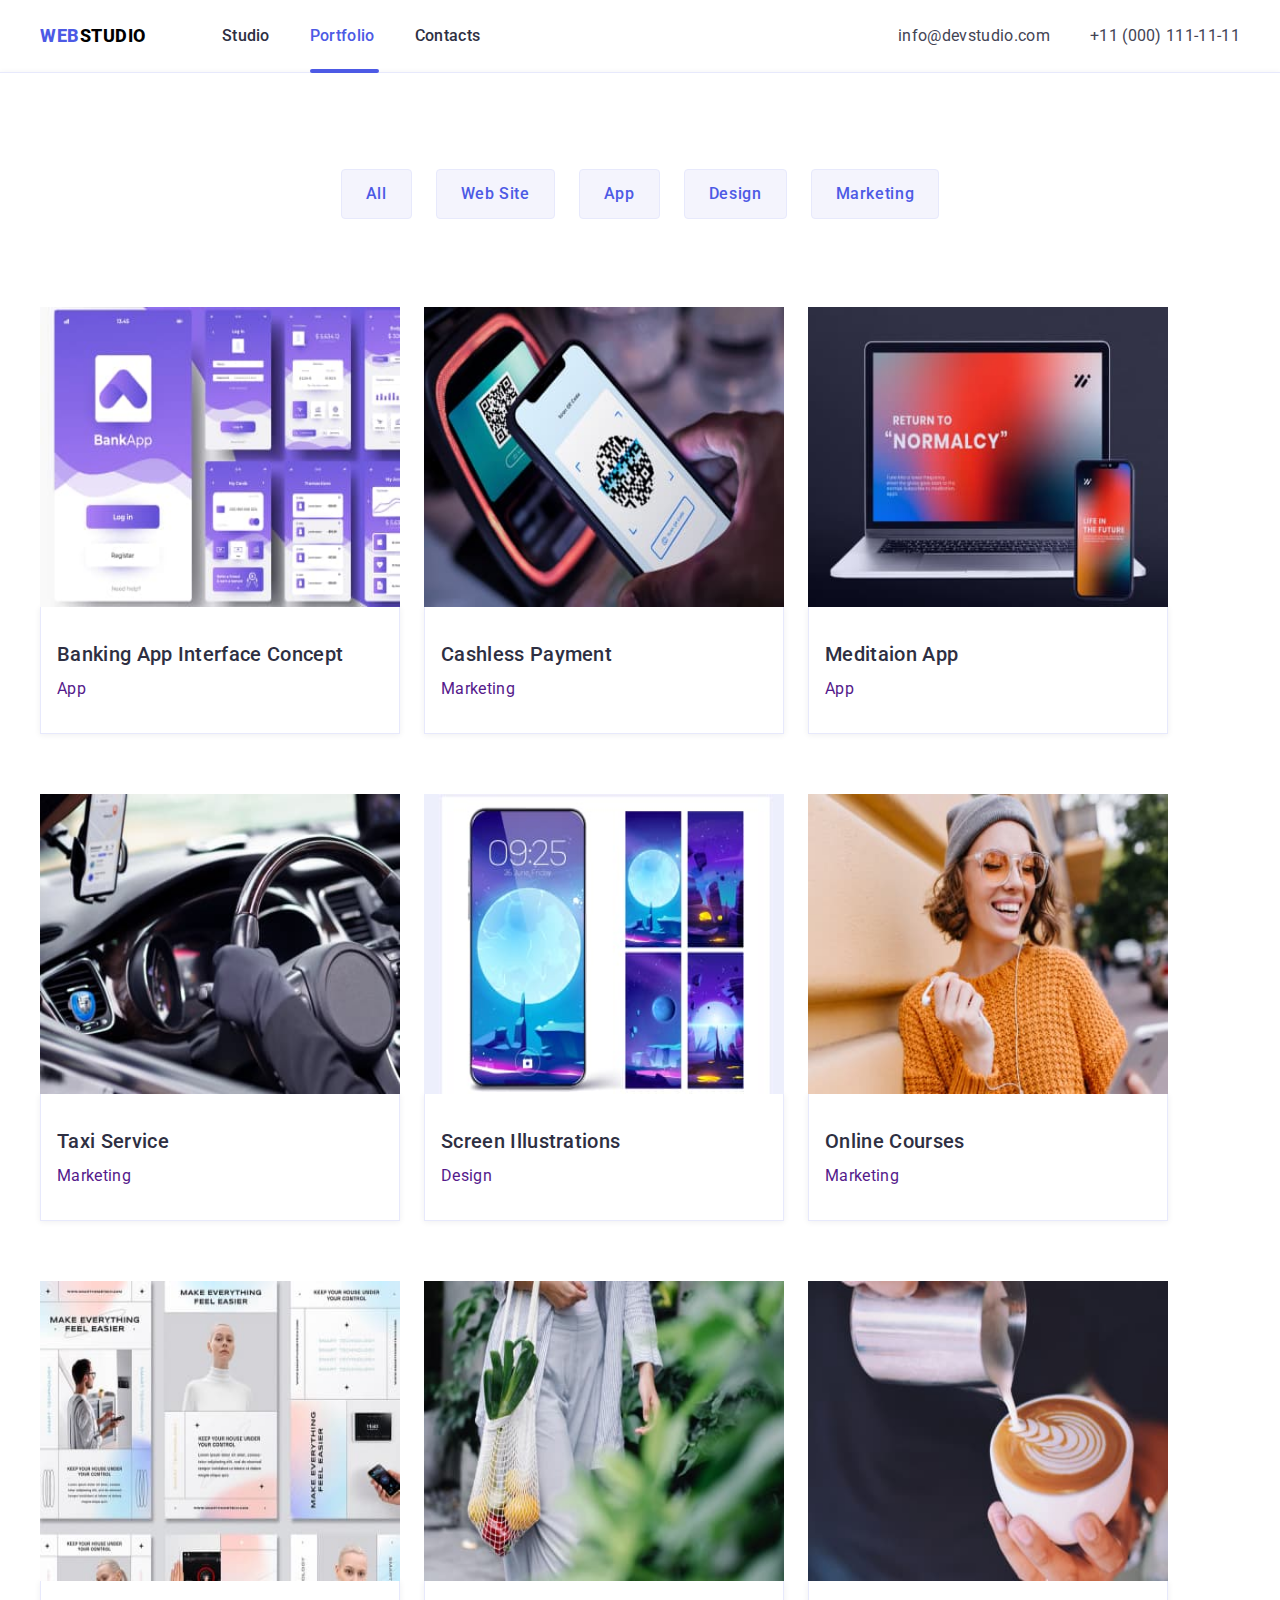
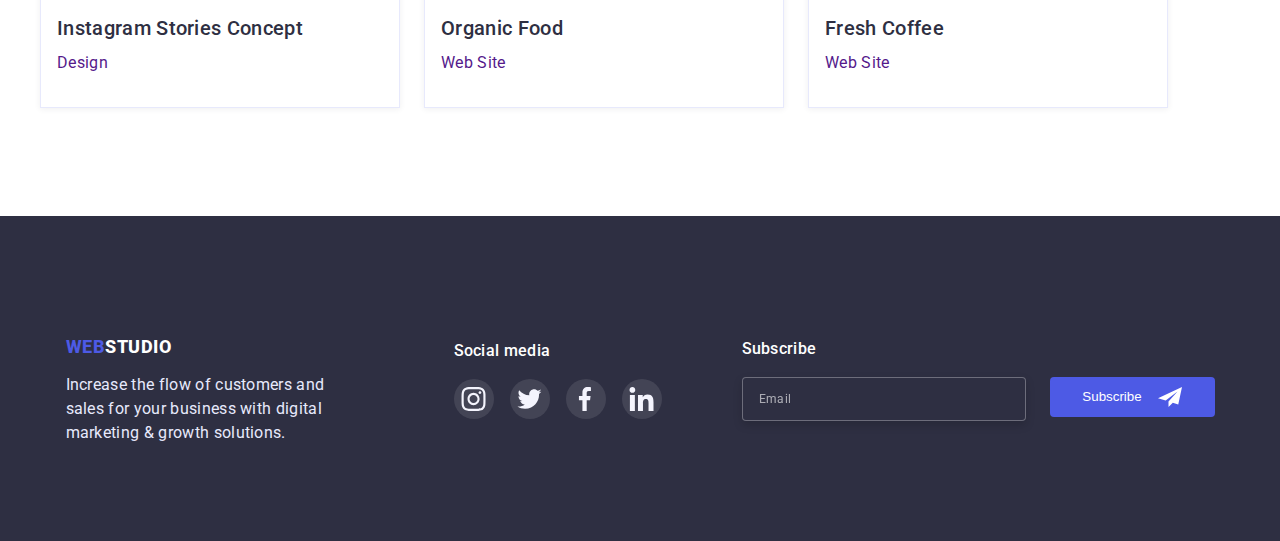
==== commit 27a3531d: "goit-markup-hw-07" ====
--- a/portfolio.html
+++ b/portfolio.html
@@ -206,11 +206,17 @@
 
                   <img
                     class="works-img"
-                    srcset="./images/portfolio/img1-396.jpg 396w, ./images/portfolio/img1-356.jpg 356w"
-                    sizes="(min-width: 360px) 396px, (min-width: 767px) 356px"
-                    src="./images/portfolio/img1-396.jpg"
+                    srcset="./images/portfolio/img1-396.jpg 396w,
+                            ./images/portfolio/img1-356.jpg 356w"
+
+
+                    sizes="(min-width: 360px) 480px, 
+                           (min-width: 767px) 356px"
+
+
+                    src="./images/portfolio/img1.jpg"
                     alt="Banking App Interface Concept"
-                    width="396"
+                    width="360"
                     height="300"
                   />
                 </div>
@@ -237,7 +243,14 @@
 
                   <img
                     class="works-img"
-                    src="./images/portfolio/imgtablet2.jpg"
+                    srcset="./images/portfolio/img2-396.jpg 396w,
+                     ./images/portfolio/img2-356.jpg 356w"
+
+
+                    sizes="(min-width: 360px) 480px, (min-width: 767px) 356px"
+
+
+                    src="./images/portfolio/img2.jpg"
                     alt="Banking App Interface Concept"
                     width="360"
                     height="300"
@@ -263,7 +276,14 @@
 
                   <img
                     class="works-img"
-                    src="./images/portfolio/imgtablet3.jpg"
+                    srcset="./images/portfolio/img3-396.jpg 396w,
+                     ./images/portfolio/img3-356.jpg 356w"
+
+
+                    sizes="(min-width: 360px) 480px, (min-width: 767px) 356px"
+
+
+                    src="./images/portfolio/img3.jpg"
                     alt="Banking App Interface Concept"
                     width="360"
                     height="300"
@@ -289,62 +309,84 @@
 
                   <img
                     class="works-img"
-                    src="./images/portfolio/imgtablet4.jpg"
+                    srcset="./images/portfolio/img4-396.jpg 396w,
+                    ./images/portfolio/img4-356.jpg 356w"
+
+
+                   sizes="(min-width: 360px) 480px, (min-width: 767px) 356px"
+
+
+                   src="./images/portfolio/img4.jpg"
+                   alt="Banking App Interface Concept"
+                   width="360"
+                   height="300"
+                 />
+                </div>
+
+                <div class="works-box">
+                  <h2 class="title title-works">Taxi Service</h2>
+                  <p>Marketing</p>
+                </div>
+              </a>
+            </li>
+            <li class="item works-item">
+              <a href="" class="works-link">
+                <div class="works-card">
+                  <div class="works-overfloy">
+                    <p class="text works-text">
+                      14 Stylish and User-Friendly App Design Concepts · Task
+                      Manager App · Calorie Tracker App · Exotic Fruit Ecommerce
+                      App · Cloud Storage App
+                    </p>
+                  </div>
+
+                  <img
+                    class="works-img"
+                    srcset="./images/portfolio/img5-396.jpg 396w,
+                    ./images/portfolio/img5-356.jpg 356w"
+
+
+                   sizes="(min-width: 360px) 480px, (min-width: 767px) 356px"
+
+
+                   src="./images/portfolio/img5.jpg"
+                   alt="Banking App Interface Concept"
+                   width="360"
+                   height="300"
+                 />
+                </div>
+
+                <div class="works-box">
+                  <h2 class="title title-works">Screen Illustrations</h2>
+                  <p>Design</p>
+                </div>
+              </a>
+            </li>
+            <li class="item works-item">
+              <a href="" class="works-link">
+                <div class="works-card">
+                  <div class="works-overfloy">
+                    <p class="text works-text">
+                      14 Stylish and User-Friendly App Design Concepts · Task
+                      Manager App · Calorie Tracker App · Exotic Fruit Ecommerce
+                      App · Cloud Storage App
+                    </p>
+                  </div>
+
+                  <img
+                    class="works-img"
+                    srcset="./images/portfolio/img6-396.jpg 396w,
+                     ./images/portfolio/img6-356.jpg 356w"
+
+
+                    sizes="(min-width: 360px) 480px, (min-width: 767px) 356px"
+
+
+                    src="./images/portfolio/img6.jpg"
                     alt="Banking App Interface Concept"
                     width="360"
                     height="300"
-                  />
-                </div>
-
-                <div class="works-box">
-                  <h2 class="title title-works">Taxi Service</h2>
-                  <p>Marketing</p>
-                </div>
-              </a>
-            </li>
-            <li class="item works-item">
-              <a href="" class="works-link">
-                <div class="works-card">
-                  <div class="works-overfloy">
-                    <p class="text works-text">
-                      14 Stylish and User-Friendly App Design Concepts · Task
-                      Manager App · Calorie Tracker App · Exotic Fruit Ecommerce
-                      App · Cloud Storage App
-                    </p>
-                  </div>
-
-                  <img
-                    class="works-img"
-                    src="./images/portfolio/imgtablet5.jpg"
-                    alt="Banking App Interface Concept"
-                    width="356"
-                    height="300"
-                  />
-                </div>
-
-                <div class="works-box">
-                  <h2 class="title title-works">Screen Illustrations</h2>
-                  <p>Design</p>
-                </div>
-              </a>
-            </li>
-            <li class="item works-item">
-              <a href="" class="works-link">
-                <div class="works-card">
-                  <div class="works-overfloy">
-                    <p class="text works-text">
-                      14 Stylish and User-Friendly App Design Concepts · Task
-                      Manager App · Calorie Tracker App · Exotic Fruit Ecommerce
-                      App · Cloud Storage App
-                    </p>
-                  </div>
-
-                  <img
-                    class="works-img"
-                    src="./images/portfolio/imgtablet6.jpg"
-                    alt="Banking App Interface Concept"
-                    width="360"
-                    height="300"
+                 
                   />
                 </div>
 
@@ -367,11 +409,18 @@
 
                   <img
                     class="works-img"
-                    src="./images/portfolio/imgtablet7.jpg"
-                    alt="Banking App Interface Concept"
-                    width="360"
-                    height="300"
-                  />
+                    srcset="./images/portfolio/img7-396.jpg 396w,
+                    ./images/portfolio/img7-356.jpg 356w"
+
+
+                   sizes="(min-width: 360px) 480px, (min-width: 767px) 356px"
+
+
+                   src="./images/portfolio/img7.jpg"
+                   alt="Banking App Interface Concept"
+                   width="360"
+                   height="300"
+                 />
                 </div>
 
                 <div class="works-box">
@@ -393,11 +442,18 @@
 
                   <img
                     class="works-img"
-                    src="./images/portfolio/imgtablet8.jpg"
-                    alt="Banking App Interface Concept"
-                    width="360"
-                    height="300"
-                  />
+                    srcset="./images/portfolio/img8-396.jpg 396w,
+                    ./images/portfolio/img8-356.jpg 356w"
+
+
+                   sizes="(min-width: 360px) 480px, (min-width: 767px) 356px"
+
+
+                   src="./images/portfolio/img8.jpg"
+                   alt="Banking App Interface Concept"
+                   width="360"
+                   height="300"
+                 />
                 </div>
 
                 <div class="works-box">
@@ -419,11 +475,18 @@
 
                   <img
                     class="works-img"
-                    src="./images/portfolio/imgtablet9.jpg"
-                    alt="Banking App Interface Concept"
-                    width="360"
-                    height="300"
-                  />
+                    srcset="./images/portfolio/img9-396.jpg 396w,
+                    ./images/portfolio/img9-356.jpg 356w"
+
+
+                   sizes="(min-width: 360px) 480px, (min-width: 767px) 356px"
+
+
+                   src="./images/portfolio/img9.jpg"
+                   alt="Banking App Interface Concept"
+                   width="360"
+                   height="300"
+                 />
                 </div>
 
                 <div class="works-box">
--- a/css/modal.min.css
+++ b/css/modal.min.css
@@ -1 +1 @@
-body{color:var(--primary-text-color);font-family:"Roboto",sans-serif;font-weight:400;font-size:16px;line-height:1.5;letter-spacing:.02em;margin:0}.container{margin-left:auto;margin-right:auto;padding:0 16px}@media screen and (min-width: 480px){.container{width:480px}}@media screen and (min-width: 768px){.container{width:768px}}@media screen and (min-width: 1200px){.container{width:1200px}}.section{padding-top:120px;padding-bottom:120px}img{display:block}a{text-decoration:none}ul{list-style:none}ul,p,h1,h2,h3,h4,h5,h6{margin:0;padding:0}.title-hide{height:0;opacity:0}@media screen and (min-width: 768px){.header__container{align-items:center;display:flex}}.logo{padding:24px 0;display:flex;align-items:center;text-transform:uppercase;letter-spacing:.03em;color:var(--titel-text-color);font-weight:800;font-size:18px;line-height:1.1666666667;transition-property:color;transition-duration:250ms;transition-timing-function:cubic-bezier(0.4, 0, 0.2, 1)}.logo-text{color:#4d5ae5}@media screen and (min-width: 768px){.logo{margin-right:120px;line-height:1.3333333333}}@media screen and (min-width: 1200px){.logo{margin-right:76px}}.logo:hover,.logo:focus{color:#4d5ae5}@media screen and (max-width: 768px){.nav{display:flex;align-items:center;justify-content:space-between}}@media screen and (max-width: 767px){.nav__list{display:none}}@media screen and (max-width: 767px){.contacts{display:none}}.menu-button{display:flex;align-items:center;justify-content:center;margin:0;padding:0;border:none;background-color:rgba(0,0,0,0)}.icon-menu{fill:#2e2f42;width:32px;height:22px}.menu-button .icon-cross{display:none}.menu-button .is-open .icon-cross{display:block}.menu-button .is-open .icon-menu{display:none}@media screen and (min-width: 768px){.nav{display:flex;align-items:center;font-weight:500}}@media screen and (min-width: 768px)and (min-width: 767px){.menu-button{display:none}}@media screen and (min-width: 768px){.nav__list{display:flex}.nav__list-item:not(:last-child){margin-right:40px}.nav__list-item .link{display:block;padding-top:24px;padding-bottom:24px}}@media screen and (min-width: 768px){.link{color:#2e2f42;position:relative;transition-property:color;transition-duration:250ms;transition-timing-function:cubic-bezier(0.4, 0, 0.2, 1)}.link:hover,.link:focus{color:#4d5ae5}}@media screen and (min-width: 768px){.link-current{color:#4d5ae5}.link-current::after{position:absolute;top:69px;left:0;width:100%;display:flex;content:"";background-color:#4d5ae5;border-radius:2px;padding:2px}}@media screen and (min-width: 768px){.contacts{margin-left:118px}}@media screen and (min-width: 1200px){.contacts{margin-left:auto;display:flex}}.contacts .contacts__link{display:block;color:#434455;transition-property:color;transition-duration:250ms;transition-timing-function:cubic-bezier(0.4, 0, 0.2, 1)}.contacts .contacts__link:hover,.contacts .contacts__link:focus{color:#4d5ae5}.contacts__item-email{padding-top:24px;margin-bottom:4px;font-size:12px;line-height:1.3333333333;letter-spacing:.04em}@media screen and (min-width: 1200px){.contacts__item-email{padding-top:24px;padding-bottom:24px;margin-right:40px;margin-bottom:0;font-size:16px;line-height:1.5;letter-spacing:.02em}}.contacts__item-tel{padding-bottom:10px;font-size:12px;line-height:1.3333333333;letter-spacing:.04em}@media screen and (min-width: 1200px){.contacts__item-tel{padding-top:24px;padding-bottom:24px;font-size:16px;line-height:1.5;letter-spacing:.02em}}.section.hero{margin-left:auto;margin-right:auto;background-image:linear-gradient(rgba(46, 47, 66, 0.7), rgba(46, 47, 66, 0.7)),url(/images/Hero/people-office.jpg);background-repeat:no-repeat;background-position:center;background-size:cover;border-top:1px solid #e7e9fc}@media screen and (max-width: 767px){.section.hero{padding-top:112px;padding-bottom:119px}}@media screen and (min-width: 768px){.section.hero{padding-top:188px;padding-bottom:188px}}@media screen and (min-divice-pixel-ratio: 2),(min-resolution: 192dpi),(min-resolution: 2dppx){.section.hero{background-image:linear-gradient(rgba(46, 47, 66, 0.7), rgba(46, 47, 66, 0.7)),url(/images/Hero/people-office@2x.jpg)}}.hero{text-align:center;background-color:#2e2f42}.hero-title{font-weight:700;line-height:1.0714285714;color:#fff}@media screen and (max-width: 767px){.hero-title{font-size:36px;margin-bottom:72px}}@media screen and (min-width: 768px){.hero-title{font-size:56px;margin-bottom:48px}}.button.hero-button{padding:16px 32px;background-color:#4d5ae5;color:#fff;border:#4d5ae5;transition-property:color,background-color;transition-duration:250ms;transition-timing-function:cubic-bezier(0.4, 0, 0.2, 1)}.button.hero-button:hover,.button.hero-button:focus{color:#4d5ae5;background-color:#f4f4fd;box-shadow:0px 4px 4px rgba(0,0,0,.15);border-radius:4px}.backdrop{position:fixed;top:0;left:0;width:100%;height:100%;background:rgba(46,47,66,.4);z-index:10;transition:250ms cubic-bezier(0.4, 0, 0.2, 1)}.backdrop--hidden{opacity:0;pointer-events:none}.modal{position:absolute;top:50%;left:50%;transform:translate(-50%, -50%) scale(1);min-width:392px;min-height:586px;background:#fcfcfc;box-shadow:0px 1px 1px rgba(0,0,0,.14),0px 1px 3px rgba(0,0,0,.12),0px 2px 1px rgba(0,0,0,.2);border-radius:4px;transition:500ms cubic-bezier(0.4, 0, 0.2, 1)}.backdrop--hidden .modal{transform:translate(-50%, -50%) scale(0, 1)}.modal-button{position:absolute;top:24px;right:24px;width:24px;height:24px;cursor:pointer;background:#e7e9fc;border:1px solid rgba(0,0,0,.1);border-radius:50%;transition-duration:250ms;transition-timing-function:cubic-bezier(0.4, 0, 0.2, 1)}.modal-button:hover,.modal-button:focus{background-color:#4d5ae5;fill:#fff}.modal-form{padding:72px 24px 24px}.form{display:flex;flex-direction:column;justify-content:center;align-items:center}.form-text{margin-bottom:16px;font-weight:500;color:#2e2f42}.form-icon{position:absolute;bottom:14px;left:16px;display:inline-block;width:18px;height:18px;fill:#2e2f42;transition-duration:250ms;transition-timing-function:cubic-bezier(0.4, 0, 0.2, 1)}.form_label-name{display:flex;padding-bottom:4px;font-weight:400;line-height:1.3333333333;letter-spacing:.04em;color:#8e8f99}.form-box{position:relative;margin-bottom:8px}.form-box.comment{margin-bottom:16px}.form-box:focus-within>input{border:1px solid #4d5ae5;border-radius:4px;outline:none}.form-box:focus-within>.form-icon{fill:#4d5ae5}.form-box-checkbox{margin-bottom:24px}.form-box input,.form-box textarea{border:1px solid rgba(33,33,33,.2);border-radius:4px;transition-duration:250ms;transition-timing-function:cubic-bezier(0.4, 0, 0.2, 1)}.form-box input{width:360px;height:40px;padding-left:35px}.textarea{resize:none}.form-box.comment:focus-within>.textarea{border:1px solid #4d5ae5;border-radius:4px;outline:none}.form-box .textarea{width:360px;height:120px;padding-top:8px;padding-left:16px}.textarea::placeholder{font-weight:400;font-size:12px;line-height:1.3333333333;letter-spacing:.04em;color:rgba(117,117,117,.5)}label{display:flex;align-items:center}.form-box label{display:flex;padding-bottom:4px;font-family:"Roboto";font-style:normal;font-weight:400;font-size:12px;line-height:1.1666666667;letter-spacing:.01em;color:#8e8f99}.checkbox{appearance:none;padding:0}.checkbox-text{margin-right:5px;font-family:"Roboto";font-weight:400;font-size:12px;line-height:1.3333333333;letter-spacing:.04em;color:#757575;flex:none;order:1;flex-grow:0}.checkbox-link{font-family:"Roboto";font-weight:400;font-size:12px;line-height:1.3333333333;letter-spacing:.04em;text-decoration-line:underline;color:#4d5ae5;flex:none;order:1;flex-grow:0}.checkbox-icon{content:"";display:inline-block;width:16px;height:16px;margin-right:8px;border:1.25px solid #2e2f42;border-radius:2px;transition-property:background-color;transition-duration:250ms;transition-timing-function:cubic-bezier(0.4, 0, 0.2, 1)}.checkbox:checked+.checkbox-icon{border-color:#4d5ae5;background-color:#4d5ae5;background-image:url(/images/Vector.svg);background-repeat:no-repeat;background-position:center;background-origin:border-box}.button.form-button{width:169px;height:56px;background-color:#4d5ae5;color:#fff}.button.form-button:hover,.button.form-button:focus{background-color:#f4f4fd;color:#4d5ae5}.section.advantages{padding-top:89px;padding-bottom:96px}@media screen and (min-width: 768px){.section.advantages{padding-top:96px;padding-bottom:96px}}@media screen and (min-width: 1200px){.section.advantages{padding-top:120px;padding-bottom:120px}}.advantages.svg{width:264px;height:112px;padding:24px 100px;background-color:#f4f4fd;border-radius:4px}.advantages__container-list .item:not(:last-child){margin-right:24px}@media screen and (max-width: 1199px){.advantages.svg{display:none}}@media screen and (min-width: 768px){.advantages__list{display:flex;flex-wrap:wrap;margin:-12px}}@media screen and (min-width: 1200px){.advantages__list{flex-wrap:nowrap}}@media screen and (max-width: 767px){.advantages__list .item:not(:last-child){margin-bottom:72px}}@media screen and (min-width: 768px){.advantages__list .item{width:calc((100% - 48px)/2);margin:12px}}@media screen and (max-width: 1139px){.advantages__list .item:nth-child(-n+2){margin-bottom:72px}}@media screen and (min-width: 1200px){.advantages__list .item .item{width:calc((100% - 72px)/4);margin-right:24px}.advantages__list .item .item:nth-child(4n){margin-right:0px}.advantages__list .item .title{margin-bottom:8px}}.title-advantages{margin-bottom:8px;font-weight:700;font-size:36px;line-height:1.1764705882;color:#2e2f42}@media screen and (max-width: 767px){.title-advantages{text-align:center}}@media screen and (min-width: 1200px){.title-advantages{font-weight:500;font-size:20px;line-height:1.2;color:#2e2f42}}.section.work{padding-top:0}@media screen and (max-width: 1199px){.section.work{display:none}}.work-title,.team-title,.customers-title{font-weight:700;font-size:36px;line-height:1.1111111111;text-align:center;color:#2e2f42;margin-bottom:72px}.work-list{display:flex;flex-wrap:wrap}.work-list .item{width:calc((100% - 48px)/3);margin-right:24px}.work-list .item:nth-child(3n){margin-right:0px}.section-team{background-color:#f4f4fd;padding-top:96px;padding-bottom:128px}@media screen and (min-width: 768px){.section-team{padding-bottom:104px}}@media screen and (min-width: 1200px){.section-team{padding-top:120px;padding-bottom:120px}}.team-list{display:flex;flex-wrap:wrap;justify-content:center}@media screen and (min-width: 768px){.team-list{margin:-12px}}@media screen and (min-width: 1200px){.team-list{margin:0}}.team-list .item{display:flex;justify-content:center;flex-direction:column;align-items:center;background:#fff;box-shadow:0px 1px 6px rgba(46,47,66,.08),0px 1px 1px rgba(46,47,66,.16),0px 2px 1px rgba(46,47,66,.08);border-radius:0px 0px 4px 4px}@media screen and (max-width: 767px){.team-list .item:not(:last-child){margin-bottom:72px}}@media screen and (min-width: 768px){.team-list .item{margin:12px}}@media screen and (max-width: 1199px){.team-list .item:nth-child(-n+2){margin-bottom:64px}}@media screen and (min-width: 1200px){.team-list .item{margin:0;margin-right:24px}}.team-list .item .img{margin-bottom:32px}.team-list .item .text{margin-bottom:8px}@media screen and (min-width: 1200px){.team-list .item:nth-child(4n){margin-right:0px}}.social.network{display:flex;justify-content:center;align-items:center;width:40px;height:40px;border-radius:50%;transition-property:color,background-color;transition-duration:250ms;transition-timing-function:cubic-bezier(0.4, 0, 0.2, 1)}.social.network:hover,.social.network:focus{background-color:#4d5ae5;outline:none}.social-icon{fill:#8e8f99;transition-property:fill;transition-duration:250ms;transition-timing-function:cubic-bezier(0.4, 0, 0.2, 1)}.social.network:hover .social-icon,.social.network:focus .social-icon{fill:#fff}.team__list_social{display:flex;padding-bottom:32px}.social-item:not(:last-child){margin-right:24px}.title-name{margin-bottom:8px;font-weight:500;font-size:20px;line-height:1.2}.section-customers{padding-top:96px;padding-bottom:96px}@media screen and (min-width: 1200px){.section-customers{padding-top:120px;padding-bottom:120px}}@media screen and (min-width: 768px){.customers-container{width:552px}}@media screen and (min-width: 1200px){.customers-container{width:1200px}}@media screen and (min-width: 480px){.customers-list{display:flex;flex-wrap:wrap;margin:-8px}}@media screen and (min-width: 768px){.customers-list{margin:-12px}}@media screen and (min-width: 1200px){.customers-list{flex-wrap:nowrap}}@media screen and (max-width: 479px){.customers-item:not(:last-child){margin-bottom:72px}}@media screen and (min-width: 480px){.customers-item{flex-basis:calc((100% - 32px)/2);margin:8px}}@media screen and (min-width: 480px)and (max-width: 767px){.customers-item:nth-last-child(n+3){margin-bottom:72px}}@media screen and (min-width: 768px){.customers-item{flex-basis:calc((100% - 72px)/3);margin:12px}}.customers-link{display:flex;align-items:center;justify-content:center;height:88px;border:1px solid #8e8f99;border-radius:4px;transition-property:border;transition-duration:250ms;transition-timing-function:cubic-bezier(0.4, 0, 0.2, 1)}.customers-link:hover,.customers-link:focus{border:1px solid #4d5ae5;border-radius:4px;outline:none}.customers-svg{width:94px;height:52px;fill:#8e8f99;transition-property:fill;transition-duration:250ms;transition-timing-function:cubic-bezier(0.4, 0, 0.2, 1)}.customers-link:hover .customers-svg,.customers-link:focus .customers-svg{fill:#4d5ae5;outline:1px}.footer{display:flex;padding-top:96px;padding-bottom:96px;background-color:#2e2f42}.footer-text{width:268px;color:#e7e9fc}.footer-container{display:flex}@media screen and (max-width: 767px){.footer-container{flex-direction:column;align-items:center}}@media screen and (min-width: 768px){.footer-container{flex-wrap:wrap;align-items:center;justify-content:center}}@media screen and (min-width: 1200px){.footer-container{flex-wrap:nowrap}}.contacts-subject{margin-right:24px;margin-bottom:72px}.footer__logo{display:flex;align-items:center;margin-right:0;margin-bottom:16px;padding-bottom:0;color:#fff;font-size:18px;line-height:1.1666666667}@media screen and (max-width: 767px){.footer__logo{justify-content:center}}.footer__logo-text:hover,.footer__logo-text:focus{color:#4d5ae5}@media screen and (min-width: 1200px){.contacts-subject{margin-right:120px;margin-bottom:0}}.social-media.list{display:flex;justify-content:center;align-items:center}.social-media.item:not(:last-child){margin-right:16px}.social-media.network{display:flex;justify-content:center;align-items:center;width:40px;height:40px;background-color:rgba(255,255,255,.1);border-radius:50%;transition-property:background-color;transition-duration:250ms;transition-timing-function:cubic-bezier(0.4, 0, 0.2, 1)}.social-media.network:hover,.social-media.network:focus{background-color:#31d0aa;outline:none}.social.media{display:flex;flex-direction:column}@media screen and (max-width: 767px){.social.media{align-items:center}}@media screen and (max-width: 767px){.social.media{margin-bottom:72px}}@media screen and (min-width: 768px){.social.media{margin-bottom:102px}}@media screen and (min-width: 1200px){.social.media{margin-right:80px;margin-bottom:0}}.social-media-title,.subscribe-title{font-weight:500;font-size:16px;letter-spacing:.02em;margin-bottom:16px;color:#fff}.social-media.svg{fill:#f4f4fd}@media screen and (max-width: 767px){.subscribe{display:flex;flex-direction:column;align-items:center}}.subscribe-title{margin-bottom:16px}.subscribe-form{display:flex}@media screen and (max-width: 767px){.subscribe-form{flex-direction:column;align-items:center}}.subscribe-input{width:264px;height:40px;color:#fff;background-color:#2e2f42;border:1px solid rgba(255,255,255,.3);filter:drop-shadow(0px 4px 4px rgba(0, 0, 0, 0.15));border-radius:4px}@media screen and (max-width: 767px){.subscribe-input{width:396px;margin-bottom:16px}}@media screen and (min-width: 768px){.subscribe-input{margin-right:24px}}.subscribe-form input::placeholder{font-family:"Roboto";font-style:normal;font-weight:400;font-size:12px;line-height:2;letter-spacing:.04em;color:rgba(255,255,255,.6)}.subscribe-button{position:relative;display:flex;justify-content:center;align-items:center;width:165px;height:40px;cursor:pointer;overflow:hidden;background-color:#4d5ae5;color:#fff;fill:#fff;border:1px;border-radius:4px;transition-duration:250ms;transition-timing-function:cubic-bezier(0.4, 0, 0.2, 1)}.subscribe-button:hover,.subscribe-button:focus{background-color:#fff;color:#4d5ae5}.subscribe-svg{margin-left:16px}.subscribe-button:hover .subscribe-svg,.subscribe-button:focus .subscribe-svg{fill:#4d5ae5}input,textarea{padding-left:16px}.container.box{padding-top:0;padding-bottom:72px}.box-list{display:flex;flex-wrap:wrap}@media screen and (min-width: 768px){.box-list{justify-content:center}}.box-list .item:not(:last-child){margin-right:24px}.box-list .item:nth-last-child(3){margin-right:24px}.box-list .item:nth-child(-n+3){margin-bottom:16px}.button{padding:12px 24px;font-family:"Roboto";font-weight:500;font-size:16px;line-height:1.5;cursor:pointer;letter-spacing:.04em;color:#4d5ae5;background-color:#f4f4fd;border:1px solid #e7e9fc;border-radius:4px;transition-property:color,background-color;transition-duration:250ms;transition-timing-function:cubic-bezier(0.4, 0, 0.2, 1)}.button:hover,.button:focus{background-color:#4d5ae5;color:#fff;box-shadow:0px 3px 1px rgba(0,0,0,.1),0px 2px 1px rgba(0,0,0,.08),0px 2px 2px rgba(0,0,0,.12);border-radius:4px;border:1px solid #4d5ae5;outline:none}.section.works{padding-top:96px;padding-bottom:120px;border-top:1px solid #e7e9fc;box-shadow:0px 2px 1px rgba(46,47,66,.08),0px 1px 1px rgba(46,47,66,.16),0px 1px 6px rgba(46,47,66,.08)}@media screen and (min-width: 768px){.works-list{display:flex;flex-wrap:wrap;margin:-12px}}@media screen and (min-width: 768px){.works-item{margin:12px}}@media screen and (min-width: 1200px){.works-item{margin:12px}}@media screen and (max-width: 767px){.works-item:not(:last-child){margin-bottom:48px}}@media screen and (min-width: 768px){.works-item{margin-bottom:72px}}@media screen and (min-width: 768px){.works-item:nth-last-child(-n+2){margin-bottom:0px}}@media screen and (min-width: 1200px){.works-item{margin-bottom:48px}}@media screen and (min-width: 1200px){.works-item:nth-last-child(-n+3){margin-bottom:0px}}.works-card{width:100%;overflow:hidden;position:relative}.works-text{width:296px;color:#fff;position:absolute;top:40px;right:32px}.works-box{padding:32px 16px;border:1px solid #e7e9fc;border-top:0;box-shadow:0px 1px 6px rgba(46,47,66,.08);background:#fff}.title-works{font-size:20px;font-weight:500;line-height:24px 1.2;color:#2e2f42}.works-link{display:block;text-decoration:none;transition-property:border;transition-duration:250ms;transition-timing-function:cubic-bezier(0.4, 0, 0.2, 1)}.works-link:hover,.works-link:focus{background:#fff;border:.5px solid #f4f4fd;box-shadow:0px 1px 6px rgba(46,47,66,.08),0px 1px 1px rgba(46,47,66,.16),0px 2px 1px rgba(46,47,66,.08);outline:none}.works-overfloy{position:absolute;content:"";width:100%;height:100%;top:0;left:0;background:#4d5ae5;background-blend-mode:soft-light;transform:translateY(100%);transition-property:all;transition-duration:250ms;transition-timing-function:cubic-bezier(0.4, 0, 0.2, 1)}.works-item:hover .works-overfloy{transform:translate(0)}.work-item{overflow:hidden}.title-works{margin-bottom:8px}.mobile-menu{padding:40px;position:fixed;top:0;bottom:0;width:100%;background-color:#fff;z-index:100;transform:translateX(100%);transition-duration:500ms;transition-timing-function:cubic-bezier(0.4, 0, 0.2, 1)}.mobile-menu.is-open{transform:translateX(0)}.mobile__button{top:40px;right:40px}.mobile.list{display:flex;justify-content:space-between}.mobile.network{width:40px;height:40px;display:flex;align-items:center;justify-content:center;border-radius:50%;background-color:#4d5ae5}.mobile.svg{fill:#fff}.mobile-list{padding-top:80px;margin-bottom:284px}.mobile-list .nav__list-item .link{transition-property:color;transition-duration:250ms;transition-timing-function:cubic-bezier(0.4, 0, 0.2, 1)}.mobile-list .nav__list-item .link:hover,.mobile-list .nav__list-item .link:focus{color:#4d5ae5}.mobile-list .item:not(:last-child){margin-bottom:40px}.mobile-list .link{font-weight:700;font-size:36px;line-height:1.1111111111;color:#2e2f42}.mobile-list .link-current{color:#4d5ae5}.mobile-list .link-current::after{position:absolute;top:69px;left:0;width:100%;display:flex;content:"";background-color:#4d5ae5}.mobile-contacts{margin-bottom:48px}.mobile-contacts .contacts__link{font-weight:600;font-size:36px;line-height:1.1111111111;text-transform:capitalize;color:#4d5ae5}.mobile-contacts .contacts__link-email{font-weight:500;font-size:20px;line-height:1.2;color:#434455}/*# sourceMappingURL=modal.min.css.map */+body{color:var(--primary-text-color);font-family:"Roboto",sans-serif;font-weight:400;font-size:16px;line-height:1.5;letter-spacing:.02em;margin:0}.container{margin-left:auto;margin-right:auto;padding:0 16px}@media screen and (min-width: 480px){.container{width:480px}}@media screen and (min-width: 768px){.container{width:768px}}@media screen and (min-width: 1200px){.container{width:1200px}}.section{padding-top:120px;padding-bottom:120px}img{display:block}a{text-decoration:none}ul{list-style:none}ul,p,h1,h2,h3,h4,h5,h6{margin:0;padding:0}.title-hide{height:0;opacity:0}@media screen and (min-width: 768px){.header__container{align-items:center;display:flex}}.logo{padding:24px 0;display:flex;align-items:center;text-transform:uppercase;letter-spacing:.03em;color:var(--titel-text-color);font-weight:800;font-size:18px;line-height:1.1666666667;transition-property:color;transition-duration:250ms;transition-timing-function:cubic-bezier(0.4, 0, 0.2, 1)}.logo-text{color:#4d5ae5}@media screen and (min-width: 768px){.logo{margin-right:120px;line-height:1.3333333333}}@media screen and (min-width: 1200px){.logo{margin-right:76px}}.logo:hover,.logo:focus{color:#4d5ae5}@media screen and (max-width: 768px){.nav{display:flex;align-items:center;justify-content:space-between}}@media screen and (max-width: 767px){.nav__list{display:none}}@media screen and (max-width: 767px){.contacts{display:none}}.menu-button{display:flex;align-items:center;justify-content:center;margin:0;padding:0;border:none;background-color:rgba(0,0,0,0)}.icon-menu{fill:#2e2f42;width:32px;height:22px}.menu-button .icon-cross{display:none}.menu-button .is-open .icon-cross{display:block}.menu-button .is-open .icon-menu{display:none}@media screen and (min-width: 768px){.nav{display:flex;align-items:center;font-weight:500}}@media screen and (min-width: 768px)and (min-width: 767px){.menu-button{display:none}}@media screen and (min-width: 768px){.nav__list{display:flex}.nav__list-item:not(:last-child){margin-right:40px}.nav__list-item .link{display:block;padding-top:24px;padding-bottom:24px}}@media screen and (min-width: 768px){.link{color:#2e2f42;position:relative;transition-property:color;transition-duration:250ms;transition-timing-function:cubic-bezier(0.4, 0, 0.2, 1)}.link:hover,.link:focus{color:#4d5ae5}}@media screen and (min-width: 768px){.link-current{color:#4d5ae5}.link-current::after{position:absolute;top:69px;left:0;width:100%;display:flex;content:"";background-color:#4d5ae5;border-radius:2px;padding:2px}}@media screen and (min-width: 768px){.contacts{margin-left:118px}}@media screen and (min-width: 1200px){.contacts{margin-left:auto;display:flex}}.contacts .contacts__link{display:block;color:#434455;transition-property:color;transition-duration:250ms;transition-timing-function:cubic-bezier(0.4, 0, 0.2, 1)}.contacts .contacts__link:hover,.contacts .contacts__link:focus{color:#4d5ae5}.contacts__item-email{padding-top:24px;margin-bottom:4px;font-size:12px;line-height:1.3333333333;letter-spacing:.04em}@media screen and (min-width: 1200px){.contacts__item-email{padding-top:24px;padding-bottom:24px;margin-right:40px;margin-bottom:0;font-size:16px;line-height:1.5;letter-spacing:.02em}}.contacts__item-tel{padding-bottom:10px;font-size:12px;line-height:1.3333333333;letter-spacing:.04em}@media screen and (min-width: 1200px){.contacts__item-tel{padding-top:24px;padding-bottom:24px;font-size:16px;line-height:1.5;letter-spacing:.02em}}.section.hero{margin-left:auto;margin-right:auto;background-image:linear-gradient(rgba(46, 47, 66, 0.7), rgba(46, 47, 66, 0.7)),url("/images/Hero/people-office.jpg");background-repeat:no-repeat;background-position:center;background-size:cover;border-top:1px solid #e7e9fc}@media screen and (max-width: 767px){.section.hero{padding-top:112px;padding-bottom:119px}}@media screen and (min-width: 768px){.section.hero{padding-top:188px;padding-bottom:188px}}@media screen and (min-divice-pixel-ratio: 2),(min-resolution: 192dpi),(min-resolution: 2dppx){.section.hero{background-image:linear-gradient(rgba(46, 47, 66, 0.7), rgba(46, 47, 66, 0.7)),url("/images/Hero/people-office@2x.jpg")}}.hero{text-align:center;background-color:#2e2f42}.hero-title{font-weight:700;line-height:1.0714285714;color:#fff}@media screen and (max-width: 767px){.hero-title{font-size:36px;margin-bottom:72px}}@media screen and (min-width: 768px){.hero-title{font-size:56px;margin-bottom:48px}}.button.hero-button{padding:16px 32px;background-color:#4d5ae5;color:#fff;border:#4d5ae5;transition-property:color,background-color;transition-duration:250ms;transition-timing-function:cubic-bezier(0.4, 0, 0.2, 1)}.button.hero-button:hover,.button.hero-button:focus{color:#4d5ae5;background-color:#f4f4fd;box-shadow:0px 4px 4px rgba(0,0,0,.15);border-radius:4px}.backdrop{position:fixed;top:0;left:0;width:100%;height:100%;background:rgba(46,47,66,.4);z-index:10;transition:250ms cubic-bezier(0.4, 0, 0.2, 1)}.backdrop--hidden{opacity:0;pointer-events:none}.modal{position:absolute;top:50%;left:50%;transform:translate(-50%, -50%) scale(1);min-width:392px;min-height:586px;background:#fcfcfc;box-shadow:0px 1px 1px rgba(0,0,0,.14),0px 1px 3px rgba(0,0,0,.12),0px 2px 1px rgba(0,0,0,.2);border-radius:4px;transition:500ms cubic-bezier(0.4, 0, 0.2, 1)}.backdrop--hidden .modal{transform:translate(-50%, -50%) scale(0, 1)}.modal-button{position:absolute;top:24px;right:24px;width:24px;height:24px;cursor:pointer;background:#e7e9fc;border:1px solid rgba(0,0,0,.1);border-radius:50%;transition-duration:250ms;transition-timing-function:cubic-bezier(0.4, 0, 0.2, 1)}.modal-button:hover,.modal-button:focus{background-color:#4d5ae5;fill:#fff}.modal-form{padding:72px 24px 24px}.form{display:flex;flex-direction:column;justify-content:center;align-items:center}.form-text{margin-bottom:16px;font-weight:500;color:#2e2f42}.form-icon{position:absolute;bottom:14px;left:16px;display:inline-block;width:18px;height:18px;fill:#2e2f42;transition-duration:250ms;transition-timing-function:cubic-bezier(0.4, 0, 0.2, 1)}.form_label-name{display:flex;padding-bottom:4px;font-weight:400;line-height:1.3333333333;letter-spacing:.04em;color:#8e8f99}.form-box{position:relative;margin-bottom:8px}.form-box.comment{margin-bottom:16px}.form-box:focus-within>input{border:1px solid #4d5ae5;border-radius:4px;outline:none}.form-box:focus-within>.form-icon{fill:#4d5ae5}.form-box-checkbox{margin-bottom:24px}.form-box input,.form-box textarea{border:1px solid rgba(33,33,33,.2);border-radius:4px;transition-duration:250ms;transition-timing-function:cubic-bezier(0.4, 0, 0.2, 1)}.form-box input{width:360px;height:40px;padding-left:35px}.textarea{resize:none}.form-box.comment:focus-within>.textarea{border:1px solid #4d5ae5;border-radius:4px;outline:none}.form-box .textarea{width:360px;height:120px;padding-top:8px;padding-left:16px}.textarea::placeholder{font-weight:400;font-size:12px;line-height:1.3333333333;letter-spacing:.04em;color:rgba(117,117,117,.5)}label{display:flex;align-items:center}.form-box label{display:flex;padding-bottom:4px;font-family:"Roboto";font-style:normal;font-weight:400;font-size:12px;line-height:1.1666666667;letter-spacing:.01em;color:#8e8f99}.checkbox{appearance:none;padding:0}.checkbox-text{margin-right:5px;font-family:"Roboto";font-weight:400;font-size:12px;line-height:1.3333333333;letter-spacing:.04em;color:#757575;flex:none;order:1;flex-grow:0}.checkbox-link{font-family:"Roboto";font-weight:400;font-size:12px;line-height:1.3333333333;letter-spacing:.04em;text-decoration-line:underline;color:#4d5ae5;flex:none;order:1;flex-grow:0}.checkbox-icon{content:"";display:inline-block;width:16px;height:16px;margin-right:8px;border:1.25px solid #2e2f42;border-radius:2px;transition-property:background-color;transition-duration:250ms;transition-timing-function:cubic-bezier(0.4, 0, 0.2, 1)}.checkbox:checked+.checkbox-icon{border-color:#4d5ae5;background-color:#4d5ae5;background-image:url(/images/Vector.svg);background-repeat:no-repeat;background-position:center;background-origin:border-box}.button.form-button{width:169px;height:56px;background-color:#4d5ae5;color:#fff}.button.form-button:hover,.button.form-button:focus{background-color:#f4f4fd;color:#4d5ae5}.section.advantages{padding-top:89px;padding-bottom:96px}@media screen and (min-width: 768px){.section.advantages{padding-top:96px;padding-bottom:96px}}@media screen and (min-width: 1200px){.section.advantages{padding-top:120px;padding-bottom:120px}}.advantages.svg{width:264px;height:112px;padding:24px 100px;background-color:#f4f4fd;border-radius:4px}.advantages__container-list .item:not(:last-child){margin-right:24px}@media screen and (max-width: 1199px){.advantages.svg{display:none}}@media screen and (min-width: 768px){.advantages__list{display:flex;flex-wrap:wrap;margin:-12px}}@media screen and (min-width: 1200px){.advantages__list{flex-wrap:nowrap}}@media screen and (max-width: 767px){.advantages__list .item:not(:last-child){margin-bottom:72px}}@media screen and (min-width: 768px){.advantages__list .item{width:calc((100% - 48px)/2);margin:12px}}@media screen and (max-width: 1139px){.advantages__list .item:nth-child(-n+2){margin-bottom:72px}}@media screen and (min-width: 1200px){.advantages__list .item .item{width:calc((100% - 72px)/4);margin-right:24px}.advantages__list .item .item:nth-child(4n){margin-right:0px}.advantages__list .item .title{margin-bottom:8px}}.title-advantages{margin-bottom:8px;font-weight:700;font-size:36px;line-height:1.1764705882;color:#2e2f42}@media screen and (max-width: 767px){.title-advantages{text-align:center}}@media screen and (min-width: 1200px){.title-advantages{font-weight:500;font-size:20px;line-height:1.2;color:#2e2f42}}.section.work{padding-top:0}@media screen and (max-width: 1199px){.section.work{display:none}}.work-title,.team-title,.customers-title{font-weight:700;font-size:36px;line-height:1.1111111111;text-align:center;color:#2e2f42;margin-bottom:72px}.work-list{display:flex;flex-wrap:wrap}.work-list .item{width:calc((100% - 48px)/3);margin-right:24px}.work-list .item:nth-child(3n){margin-right:0px}.section-team{background-color:#f4f4fd;padding-top:96px;padding-bottom:128px}@media screen and (min-width: 768px){.section-team{padding-bottom:104px}}@media screen and (min-width: 1200px){.section-team{padding-top:120px;padding-bottom:120px}}.team-list{display:flex;flex-wrap:wrap;justify-content:center}@media screen and (min-width: 768px){.team-list{margin:-12px}}@media screen and (min-width: 1200px){.team-list{margin:0}}.team-list .item{display:flex;justify-content:center;flex-direction:column;align-items:center;background:#fff;box-shadow:0px 1px 6px rgba(46,47,66,.08),0px 1px 1px rgba(46,47,66,.16),0px 2px 1px rgba(46,47,66,.08);border-radius:0px 0px 4px 4px}@media screen and (max-width: 767px){.team-list .item:not(:last-child){margin-bottom:72px}}@media screen and (min-width: 768px){.team-list .item{margin:12px}}@media screen and (max-width: 1199px){.team-list .item:nth-child(-n+2){margin-bottom:64px}}@media screen and (min-width: 1200px){.team-list .item{margin:0;margin-right:24px}}.team-list .item .img{margin-bottom:32px}.team-list .item .text{margin-bottom:8px}@media screen and (min-width: 1200px){.team-list .item:nth-child(4n){margin-right:0px}}.social.network{display:flex;justify-content:center;align-items:center;width:40px;height:40px;border-radius:50%;transition-property:color,background-color;transition-duration:250ms;transition-timing-function:cubic-bezier(0.4, 0, 0.2, 1)}.social.network:hover,.social.network:focus{background-color:#4d5ae5;outline:none}.social-icon{fill:#8e8f99;transition-property:fill;transition-duration:250ms;transition-timing-function:cubic-bezier(0.4, 0, 0.2, 1)}.social.network:hover .social-icon,.social.network:focus .social-icon{fill:#fff}.team__list_social{display:flex;padding-bottom:32px}.social-item:not(:last-child){margin-right:24px}.title-name{margin-bottom:8px;font-weight:500;font-size:20px;line-height:1.2}.section-customers{padding-top:96px;padding-bottom:96px}@media screen and (min-width: 1200px){.section-customers{padding-top:120px;padding-bottom:120px}}@media screen and (min-width: 768px){.customers-container{width:552px}}@media screen and (min-width: 1200px){.customers-container{width:1200px}}@media screen and (min-width: 480px){.customers-list{display:flex;flex-wrap:wrap;margin:-8px}}@media screen and (min-width: 768px){.customers-list{margin:-12px}}@media screen and (min-width: 1200px){.customers-list{flex-wrap:nowrap}}@media screen and (max-width: 479px){.customers-item:not(:last-child){margin-bottom:72px}}@media screen and (min-width: 480px){.customers-item{flex-basis:calc((100% - 32px)/2);margin:8px}}@media screen and (min-width: 480px)and (max-width: 767px){.customers-item:nth-last-child(n+3){margin-bottom:72px}}@media screen and (min-width: 768px){.customers-item{flex-basis:calc((100% - 72px)/3);margin:12px}}.customers-link{display:flex;align-items:center;justify-content:center;height:88px;border:1px solid #8e8f99;border-radius:4px;transition-property:border;transition-duration:250ms;transition-timing-function:cubic-bezier(0.4, 0, 0.2, 1)}.customers-link:hover,.customers-link:focus{border:1px solid #4d5ae5;border-radius:4px;outline:none}.customers-svg{width:94px;height:52px;fill:#8e8f99;transition-property:fill;transition-duration:250ms;transition-timing-function:cubic-bezier(0.4, 0, 0.2, 1)}.customers-link:hover .customers-svg,.customers-link:focus .customers-svg{fill:#4d5ae5;outline:1px}.footer{display:flex;padding-top:96px;padding-bottom:96px;background-color:#2e2f42}.footer-text{width:268px;color:#e7e9fc}.footer-container{display:flex}@media screen and (max-width: 767px){.footer-container{flex-direction:column;align-items:center}}@media screen and (min-width: 768px){.footer-container{flex-wrap:wrap;align-items:center;justify-content:center}}@media screen and (min-width: 1200px){.footer-container{flex-wrap:nowrap}}.contacts-subject{margin-right:24px;margin-bottom:72px}.footer__logo{display:flex;align-items:center;margin-right:0;margin-bottom:16px;padding-bottom:0;color:#fff;font-size:18px;line-height:1.1666666667}@media screen and (max-width: 767px){.footer__logo{justify-content:center}}.footer__logo-text:hover,.footer__logo-text:focus{color:#4d5ae5}@media screen and (min-width: 1200px){.contacts-subject{margin-right:120px;margin-bottom:0}}.social-media.list{display:flex;justify-content:center;align-items:center}.social-media.item:not(:last-child){margin-right:16px}.social-media.network{display:flex;justify-content:center;align-items:center;width:40px;height:40px;background-color:rgba(255,255,255,.1);border-radius:50%;transition-property:background-color;transition-duration:250ms;transition-timing-function:cubic-bezier(0.4, 0, 0.2, 1)}.social-media.network:hover,.social-media.network:focus{background-color:#31d0aa;outline:none}.social.media{display:flex;flex-direction:column}@media screen and (max-width: 767px){.social.media{align-items:center}}@media screen and (max-width: 767px){.social.media{margin-bottom:72px}}@media screen and (min-width: 768px){.social.media{margin-bottom:102px}}@media screen and (min-width: 1200px){.social.media{margin-right:80px;margin-bottom:0}}.social-media-title,.subscribe-title{font-weight:500;font-size:16px;letter-spacing:.02em;margin-bottom:16px;color:#fff}.social-media.svg{fill:#f4f4fd}@media screen and (max-width: 767px){.subscribe{display:flex;flex-direction:column;align-items:center}}.subscribe-title{margin-bottom:16px}.subscribe-form{display:flex}@media screen and (max-width: 767px){.subscribe-form{flex-direction:column;align-items:center}}.subscribe-input{width:264px;height:40px;color:#fff;background-color:#2e2f42;border:1px solid rgba(255,255,255,.3);filter:drop-shadow(0px 4px 4px rgba(0, 0, 0, 0.15));border-radius:4px}@media screen and (max-width: 767px){.subscribe-input{width:396px;margin-bottom:16px}}@media screen and (min-width: 768px){.subscribe-input{margin-right:24px}}.subscribe-form input::placeholder{font-family:"Roboto";font-style:normal;font-weight:400;font-size:12px;line-height:2;letter-spacing:.04em;color:rgba(255,255,255,.6)}.subscribe-button{position:relative;display:flex;justify-content:center;align-items:center;width:165px;height:40px;cursor:pointer;overflow:hidden;background-color:#4d5ae5;color:#fff;fill:#fff;border:1px;border-radius:4px;transition-duration:250ms;transition-timing-function:cubic-bezier(0.4, 0, 0.2, 1)}.subscribe-button:hover,.subscribe-button:focus{background-color:#fff;color:#4d5ae5}.subscribe-svg{margin-left:16px}.subscribe-button:hover .subscribe-svg,.subscribe-button:focus .subscribe-svg{fill:#4d5ae5}input,textarea{padding-left:16px}.container.box{padding-top:0;padding-bottom:72px}.box-list{display:flex;flex-wrap:wrap}@media screen and (min-width: 768px){.box-list{justify-content:center}}.box-list .item:not(:last-child){margin-right:24px}.box-list .item:nth-last-child(3){margin-right:24px}.box-list .item:nth-child(-n+3){margin-bottom:16px}.button{padding:12px 24px;font-family:"Roboto";font-weight:500;font-size:16px;line-height:1.5;cursor:pointer;letter-spacing:.04em;color:#4d5ae5;background-color:#f4f4fd;border:1px solid #e7e9fc;border-radius:4px;transition-property:color,background-color;transition-duration:250ms;transition-timing-function:cubic-bezier(0.4, 0, 0.2, 1)}.button:hover,.button:focus{background-color:#4d5ae5;color:#fff;box-shadow:0px 3px 1px rgba(0,0,0,.1),0px 2px 1px rgba(0,0,0,.08),0px 2px 2px rgba(0,0,0,.12);border-radius:4px;border:1px solid #4d5ae5;outline:none}.section.works{padding-top:96px;padding-bottom:120px;border-top:1px solid #e7e9fc;box-shadow:0px 2px 1px rgba(46,47,66,.08),0px 1px 1px rgba(46,47,66,.16),0px 1px 6px rgba(46,47,66,.08)}@media screen and (min-width: 360px){.works-img{width:396px}}@media screen and (min-width: 768px){.works-img{width:356px}}@media screen and (min-width: 1200px){.works-img{width:360px}}@media screen and (min-width: 768px){.works-list{display:flex;flex-wrap:wrap;margin:-12px}}@media screen and (min-width: 768px){.works-item{margin:12px}}@media screen and (min-width: 1200px){.works-item{margin:12px}}@media screen and (max-width: 767px){.works-item:not(:last-child){margin-bottom:48px}}@media screen and (min-width: 768px){.works-item{margin-bottom:72px}}@media screen and (min-width: 768px){.works-item:nth-last-child(-n+2){margin-bottom:0px}}@media screen and (min-width: 1200px){.works-item{margin-bottom:48px}}@media screen and (min-width: 1200px){.works-item:nth-last-child(-n+3){margin-bottom:0px}}.works-card{width:100%;overflow:hidden;position:relative}.works-text{width:296px;color:#fff;position:absolute;top:40px;right:32px}.works-box{padding:32px 16px;border:1px solid #e7e9fc;border-top:0;box-shadow:0px 1px 6px rgba(46,47,66,.08);background:#fff}@media screen and (max-width: 767px){.works-box{max-width:396px}}.title-works{font-size:20px;font-weight:500;line-height:24px 1.2;color:#2e2f42}.works-link{display:block;text-decoration:none;transition-property:border;transition-duration:250ms;transition-timing-function:cubic-bezier(0.4, 0, 0.2, 1)}.works-link:hover,.works-link:focus{background:#fff;border:.5px solid #f4f4fd;box-shadow:0px 1px 6px rgba(46,47,66,.08),0px 1px 1px rgba(46,47,66,.16),0px 2px 1px rgba(46,47,66,.08);outline:none}.works-overfloy{position:absolute;content:"";width:100%;height:100%;top:0;left:0;background:#4d5ae5;background-blend-mode:soft-light;transform:translateY(100%);transition-property:all;transition-duration:250ms;transition-timing-function:cubic-bezier(0.4, 0, 0.2, 1)}.works-item:hover .works-overfloy{transform:translate(0)}.work-item{overflow:hidden}.title-works{margin-bottom:8px}.mobile-menu{padding:40px;position:fixed;top:0;bottom:0;width:100%;background-color:#fff;z-index:100;transform:translateX(100%);transition-duration:500ms;transition-timing-function:cubic-bezier(0.4, 0, 0.2, 1)}.mobile-menu.is-open{transform:translateX(0)}.mobile__button{top:40px;right:40px}.mobile.list{display:flex;justify-content:space-between}.mobile.network{width:40px;height:40px;display:flex;align-items:center;justify-content:center;border-radius:50%;background-color:#4d5ae5}.mobile.svg{fill:#fff}.mobile-list{padding-top:80px;margin-bottom:284px}.mobile-list .nav__list-item .link{transition-property:color;transition-duration:250ms;transition-timing-function:cubic-bezier(0.4, 0, 0.2, 1)}.mobile-list .nav__list-item .link:hover,.mobile-list .nav__list-item .link:focus{color:#4d5ae5}.mobile-list .item:not(:last-child){margin-bottom:40px}.mobile-list .link{font-weight:700;font-size:36px;line-height:1.1111111111;color:#2e2f42}.mobile-list .link-current{color:#4d5ae5}.mobile-list .link-current::after{position:absolute;top:69px;left:0;width:100%;display:flex;content:"";background-color:#4d5ae5}.mobile-contacts{margin-bottom:48px}.mobile-contacts .contacts__link{font-weight:600;font-size:36px;line-height:1.1111111111;text-transform:capitalize;color:#4d5ae5}.mobile-contacts .contacts__link-email{font-weight:500;font-size:20px;line-height:1.2;color:#434455}/*# sourceMappingURL=modal.min.css.map */